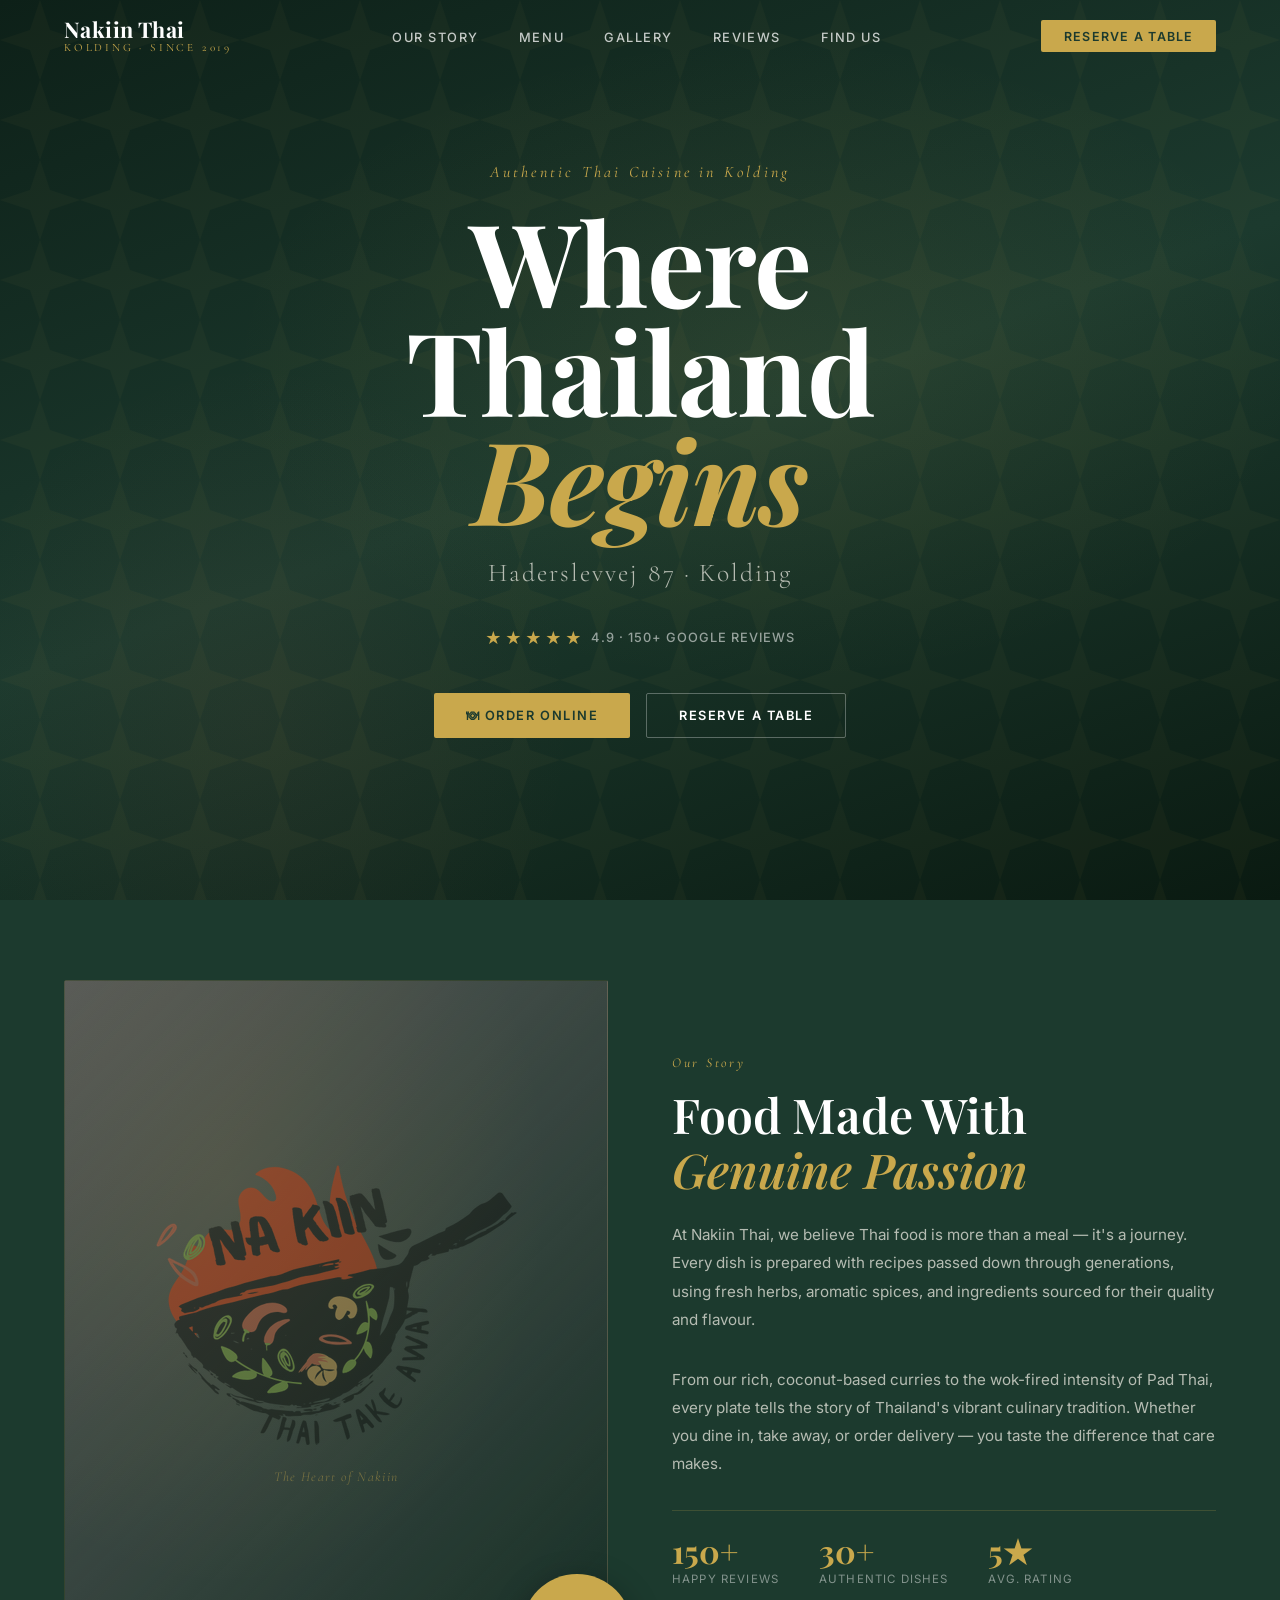
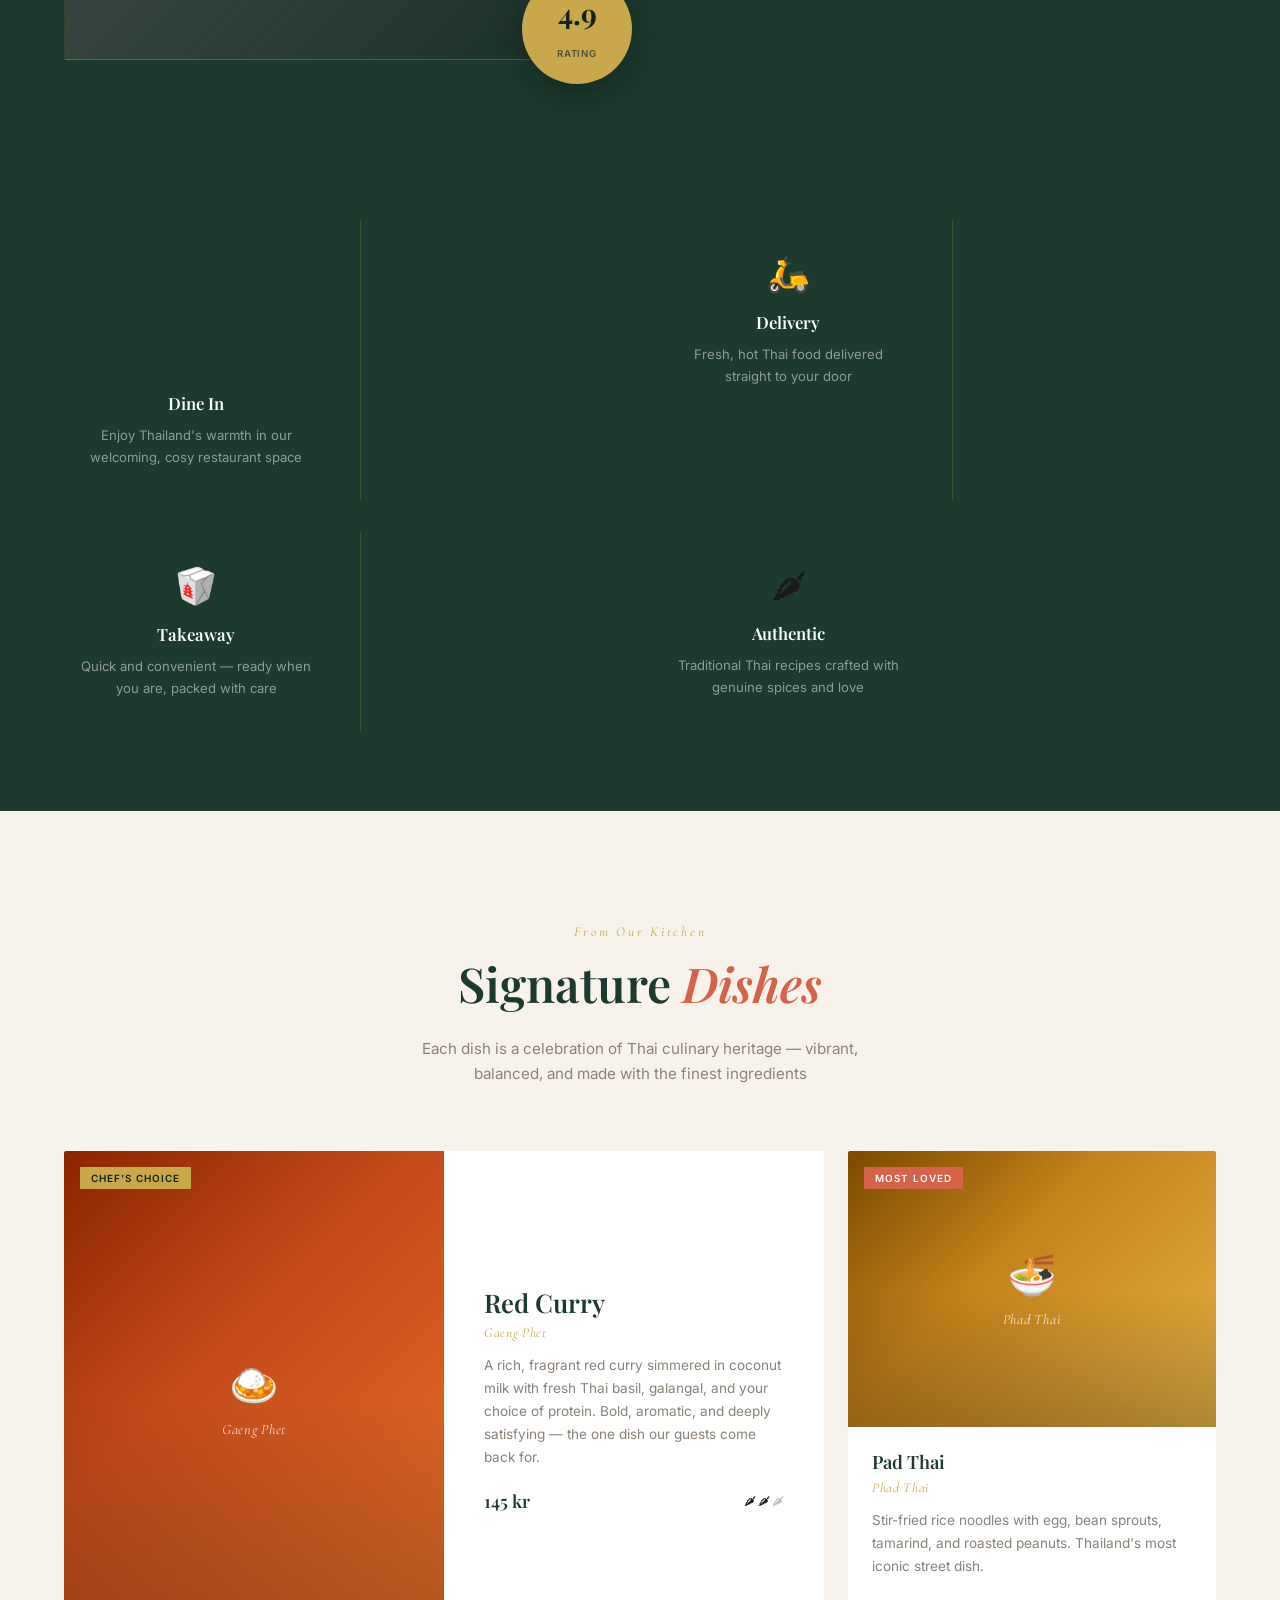
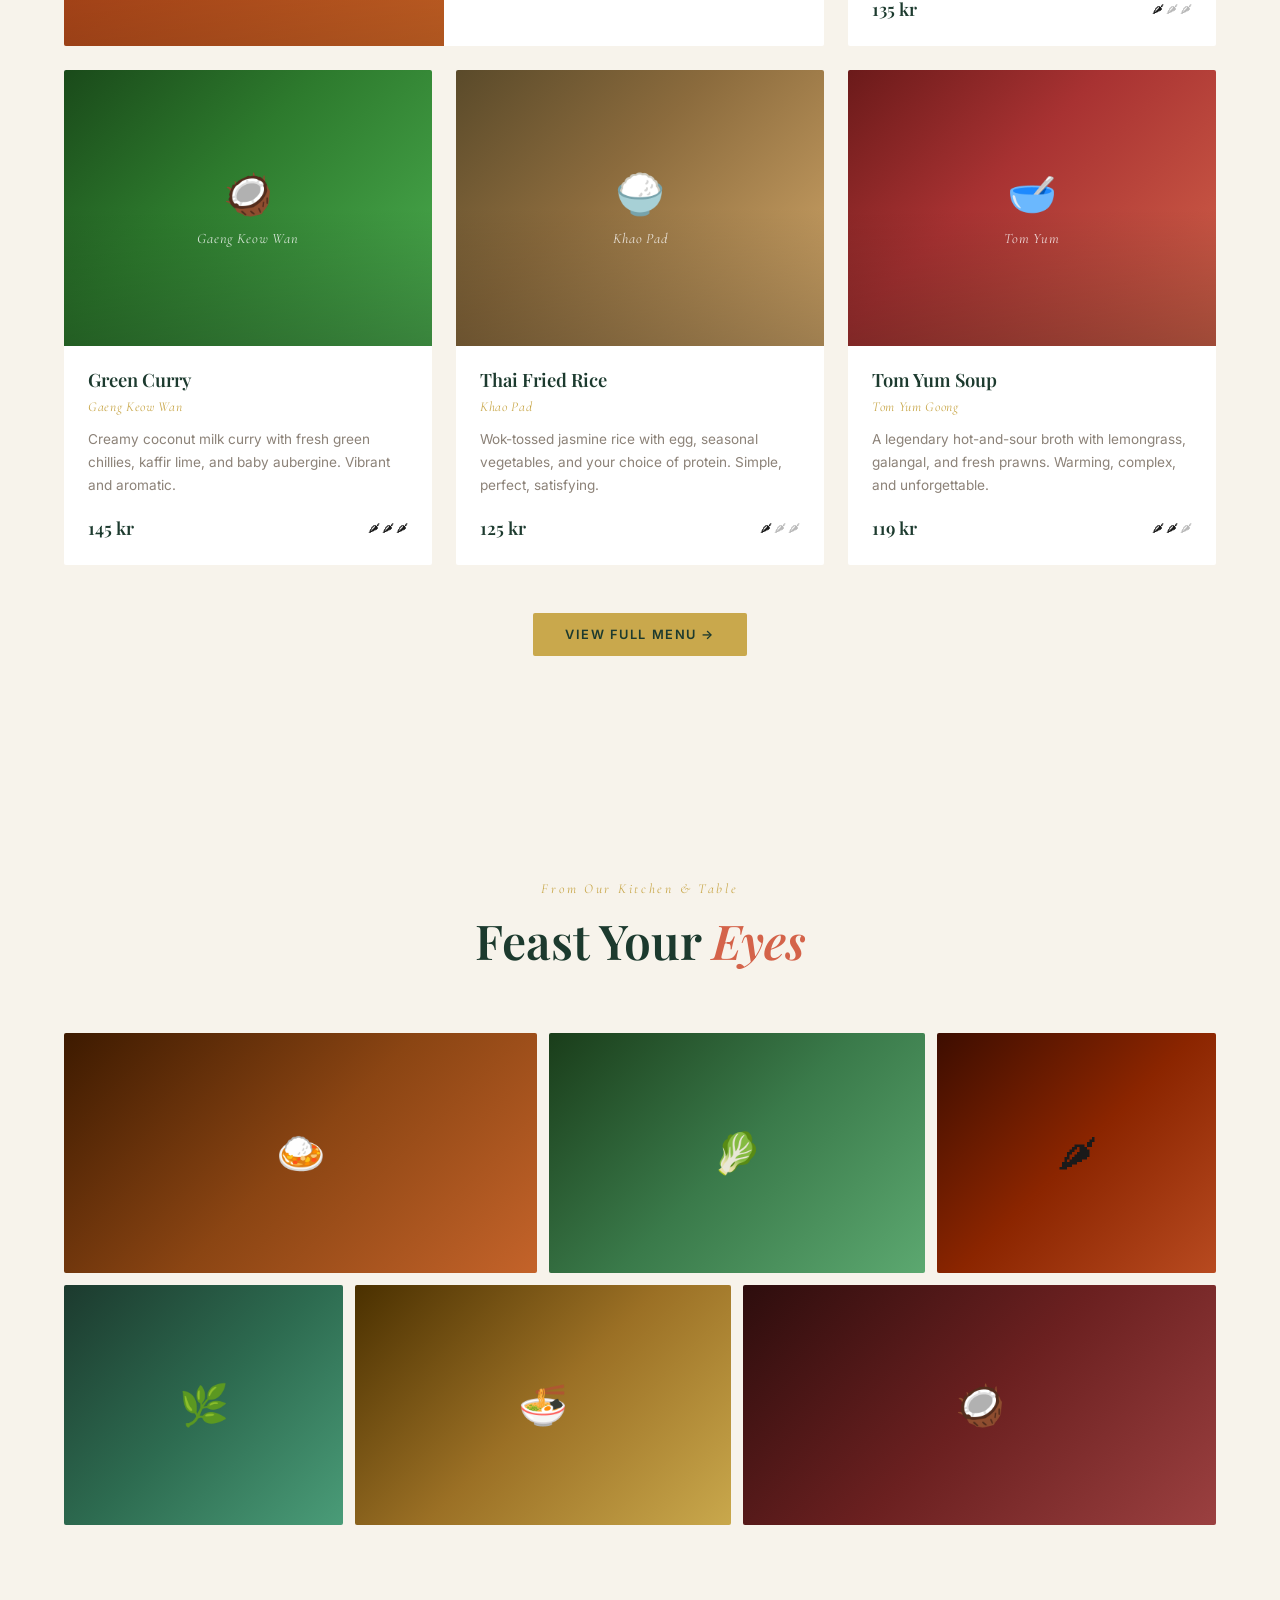
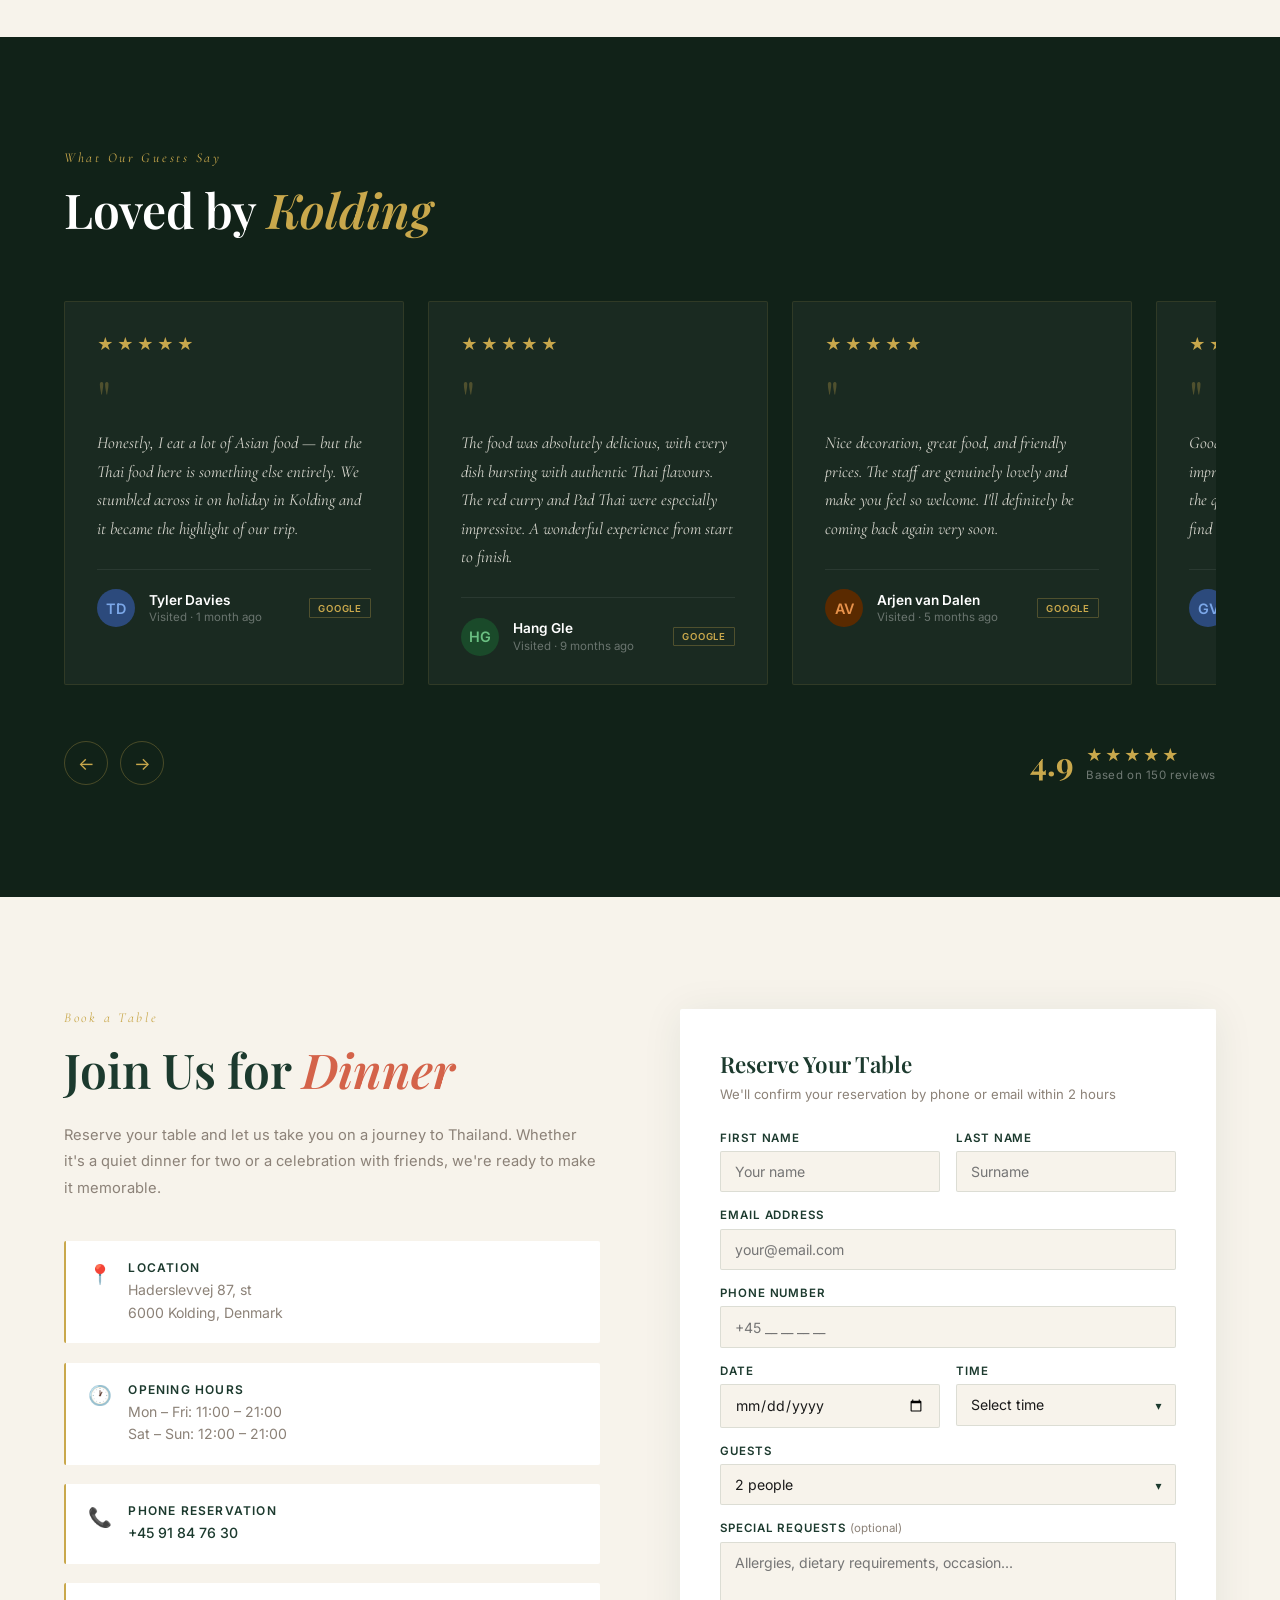
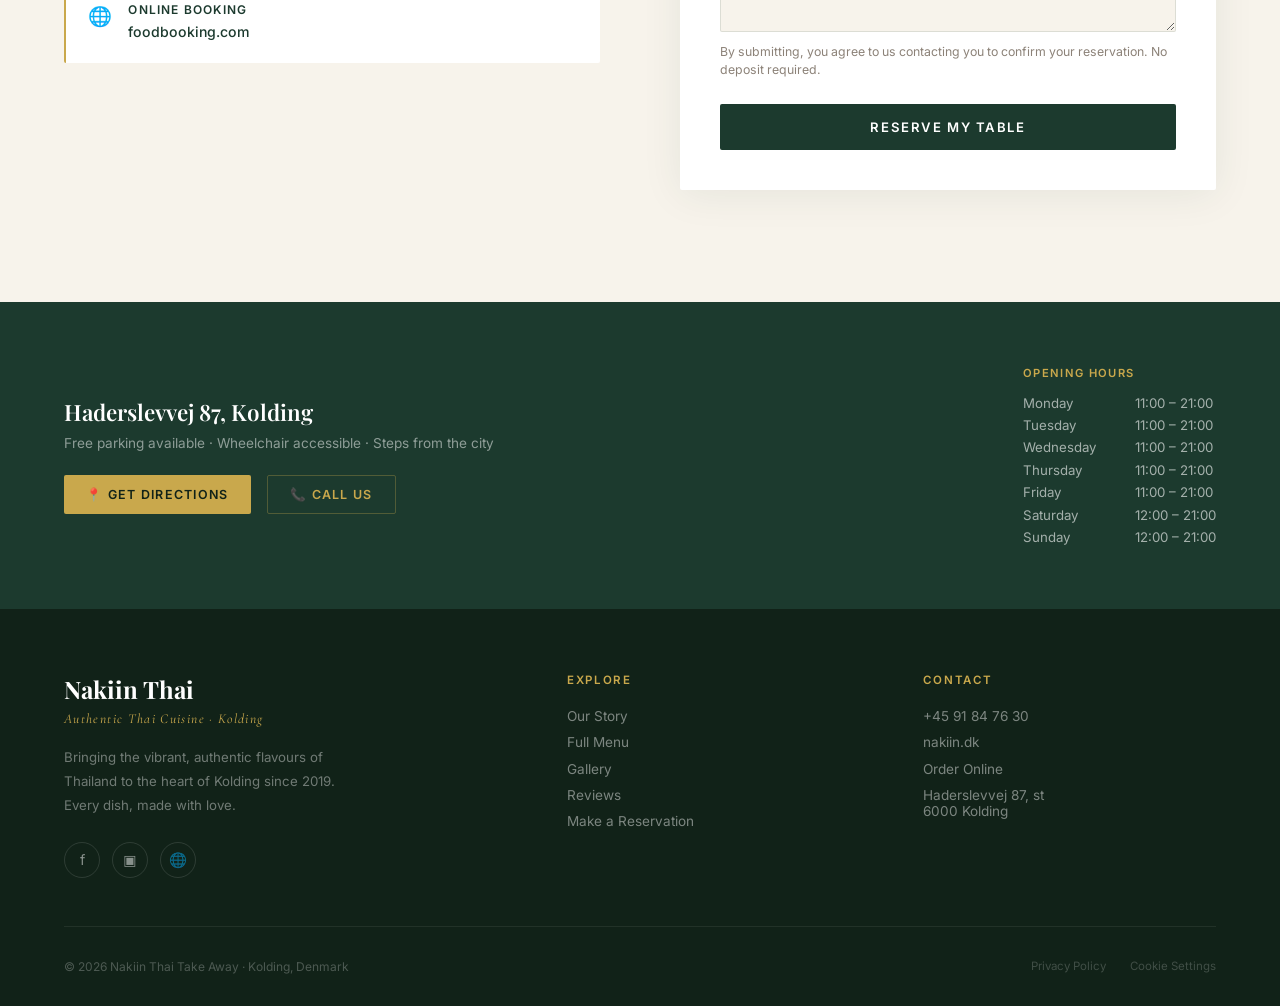
==== index.html @ 54fa5069 "Initial code for Naakin website commited doc:30-06-2026 13:38 CET" ====
<!DOCTYPE html>
<html lang="en">
<head>
<meta charset="UTF-8">
<meta name="viewport" content="width=device-width, initial-scale=1.0">
<title>Nakiin Thai — Authentic Thai Cuisine · Kolding</title>
<meta name="description" content="Nakiin Thai Take Away — 4.9★ authentic Thai cuisine in Kolding. Fresh, vibrant flavours from the heart of Thailand. Order online or visit us at Haderslevvej 87.">
<link rel="preconnect" href="https://fonts.googleapis.com">
<link rel="preconnect" href="https://fonts.gstatic.com" crossorigin>
<link href="https://fonts.googleapis.com/css2?family=Playfair+Display:ital,wght@0,400;0,600;0,700;1,400;1,600&family=Cormorant+Garamond:ital,wght@0,300;0,400;1,300;1,400&family=Inter:wght@300;400;500;600&display=swap" rel="stylesheet">
<style>
  /* ===== DESIGN TOKENS ===== */
  :root {
    --jade:       #1C3A2E;
    --jade-light: #244D3D;
    --jade-dark:  #112218;
    --gold:       #C9A84C;
    --gold-light: #DFC27A;
    --gold-pale:  #F5EDD3;
    --rice:       #F7F3EB;
    --charcoal:   #1A1A1A;
    --coral:      #D4634A;
    --warm-grey:  #8C8278;
    --white:      #FFFFFF;

    --ff-display: 'Playfair Display', Georgia, serif;
    --ff-accent:  'Cormorant Garamond', Georgia, serif;
    --ff-body:    'Inter', system-ui, sans-serif;

    --nav-h: 72px;
    --transition: 0.4s cubic-bezier(0.25, 0.46, 0.45, 0.94);
  }

  /* ===== RESET & BASE ===== */
  *, *::before, *::after { box-sizing: border-box; margin: 0; padding: 0; }
  html { scroll-behavior: smooth; font-size: 16px; }
  body {
    font-family: var(--ff-body);
    background: var(--rice);
    color: var(--charcoal);
    overflow-x: hidden;
    -webkit-font-smoothing: antialiased;
  }
  img { display: block; max-width: 100%; }
  a { text-decoration: none; color: inherit; }
  button { cursor: pointer; border: none; background: none; font-family: inherit; }

  /* ===== SCROLLBAR ===== */
  ::-webkit-scrollbar { width: 6px; }
  ::-webkit-scrollbar-track { background: var(--jade-dark); }
  ::-webkit-scrollbar-thumb { background: var(--gold); border-radius: 3px; }

  /* ===== NAVIGATION ===== */
  .nav {
    position: fixed;
    top: 0; left: 0; right: 0;
    height: var(--nav-h);
    z-index: 100;
    display: flex;
    align-items: center;
    justify-content: space-between;
    padding: 0 5vw;
    transition: background var(--transition), box-shadow var(--transition);
  }
  .nav.scrolled {
    background: rgba(17, 34, 24, 0.97);
    backdrop-filter: blur(12px);
    box-shadow: 0 1px 0 rgba(201,168,76,0.2);
  }
  .nav-logo {
    display: flex;
    flex-direction: column;
    line-height: 1;
  }
  .nav-logo span:first-child {
    font-family: var(--ff-display);
    font-size: 1.35rem;
    font-weight: 700;
    color: var(--white);
    letter-spacing: 0.02em;
  }
  .nav-logo span:last-child {
    font-family: var(--ff-accent);
    font-size: 0.7rem;
    color: var(--gold);
    letter-spacing: 0.25em;
    text-transform: uppercase;
    margin-top: 2px;
  }
  .nav-links {
    display: flex;
    gap: 2.5rem;
    list-style: none;
  }
  .nav-links a {
    font-size: 0.8rem;
    font-weight: 500;
    letter-spacing: 0.12em;
    text-transform: uppercase;
    color: rgba(255,255,255,0.75);
    transition: color 0.25s;
  }
  .nav-links a:hover { color: var(--gold); }
  .nav-cta {
    font-size: 0.78rem;
    font-weight: 600;
    letter-spacing: 0.1em;
    text-transform: uppercase;
    color: var(--jade);
    background: var(--gold);
    padding: 0.55rem 1.4rem;
    border-radius: 2px;
    transition: background 0.25s, transform 0.2s;
  }
  .nav-cta:hover { background: var(--gold-light); transform: translateY(-1px); }
  .nav-burger {
    display: none;
    flex-direction: column;
    gap: 5px;
    padding: 8px;
  }
  .nav-burger span {
    width: 24px;
    height: 1.5px;
    background: var(--white);
    display: block;
    transition: var(--transition);
  }

  /* ===== HERO ===== */
  .hero {
    position: relative;
    height: 100vh;
    min-height: 640px;
    display: flex;
    align-items: center;
    justify-content: center;
    overflow: hidden;
    background: var(--jade-dark);
  }
  .hero-bg {
    position: absolute;
    inset: 0;
    background:
      radial-gradient(ellipse 70% 60% at 60% 40%, rgba(201,168,76,0.08) 0%, transparent 60%),
      radial-gradient(ellipse 50% 80% at 20% 80%, rgba(212,99,74,0.06) 0%, transparent 50%),
      linear-gradient(160deg, #0D2018 0%, #1C3A2E 50%, #0A1A11 100%);
  }
  /* Thai lotus/geometric SVG pattern overlay */
  .hero-pattern {
    position: absolute;
    inset: 0;
    opacity: 0.04;
    background-image: url("data:image/svg+xml,%3Csvg xmlns='http://www.w3.org/2000/svg' width='80' height='80' viewBox='0 0 80 80'%3E%3Cg fill='%23C9A84C'%3E%3Cpath d='M40 0 L50 30 L80 40 L50 50 L40 80 L30 50 L0 40 L30 30Z'/%3E%3Ccircle cx='40' cy='40' r='8' fill='none' stroke='%23C9A84C' stroke-width='1'/%3E%3C/g%3E%3C/svg%3E");
    background-size: 80px 80px;
  }
  .hero-content {
    position: relative;
    text-align: center;
    padding: 0 1.5rem;
    max-width: 900px;
  }
  .hero-eyebrow {
    font-family: var(--ff-accent);
    font-size: 1rem;
    font-style: italic;
    color: var(--gold);
    letter-spacing: 0.2em;
    margin-bottom: 1.5rem;
    opacity: 0;
    transform: translateY(20px);
    animation: fadeUp 0.9s 0.3s forwards;
  }
  .hero-title {
    font-family: var(--ff-display);
    font-size: clamp(3.5rem, 9vw, 7.5rem);
    font-weight: 700;
    color: var(--white);
    line-height: 0.95;
    letter-spacing: -0.01em;
    margin-bottom: 0.2em;
    opacity: 0;
    animation: fadeUp 0.9s 0.5s forwards;
  }
  .hero-title em {
    font-style: italic;
    color: var(--gold);
  }
  .hero-subtitle {
    font-family: var(--ff-accent);
    font-size: clamp(1.1rem, 2.5vw, 1.6rem);
    font-weight: 300;
    color: rgba(247,243,235,0.7);
    letter-spacing: 0.08em;
    margin-bottom: 2.5rem;
    opacity: 0;
    animation: fadeUp 0.9s 0.7s forwards;
  }
  .hero-stars {
    display: flex;
    align-items: center;
    justify-content: center;
    gap: 0.6rem;
    margin-bottom: 2.8rem;
    opacity: 0;
    animation: fadeUp 0.9s 0.85s forwards;
  }
  .stars-row { display: flex; gap: 3px; }
  .star { color: var(--gold); font-size: 1rem; }
  .hero-stars-text {
    font-family: var(--ff-body);
    font-size: 0.8rem;
    font-weight: 500;
    color: rgba(255,255,255,0.55);
    letter-spacing: 0.08em;
    text-transform: uppercase;
  }
  .hero-actions {
    display: flex;
    gap: 1rem;
    justify-content: center;
    flex-wrap: wrap;
    opacity: 0;
    animation: fadeUp 0.9s 1s forwards;
  }
  .btn-primary {
    display: inline-flex;
    align-items: center;
    gap: 0.5rem;
    font-size: 0.8rem;
    font-weight: 600;
    letter-spacing: 0.12em;
    text-transform: uppercase;
    color: var(--jade);
    background: var(--gold);
    padding: 0.9rem 2rem;
    border-radius: 2px;
    transition: background 0.25s, transform 0.2s, box-shadow 0.2s;
  }
  .btn-primary:hover {
    background: var(--gold-light);
    transform: translateY(-2px);
    box-shadow: 0 8px 30px rgba(201,168,76,0.3);
  }
  .btn-outline {
    display: inline-flex;
    align-items: center;
    gap: 0.5rem;
    font-size: 0.8rem;
    font-weight: 600;
    letter-spacing: 0.12em;
    text-transform: uppercase;
    color: var(--white);
    border: 1px solid rgba(255,255,255,0.3);
    padding: 0.9rem 2rem;
    border-radius: 2px;
    transition: border-color 0.25s, background 0.25s, transform 0.2s;
  }
  .btn-outline:hover {
    border-color: var(--gold);
    color: var(--gold);
    transform: translateY(-2px);
  }
  .hero-scroll {
    position: absolute;
    bottom: 2.5rem;
    left: 50%;
    transform: translateX(-50%);
    display: flex;
    flex-direction: column;
    align-items: center;
    gap: 0.5rem;
    opacity: 0;
    animation: fadeUp 0.9s 1.3s forwards;
  }
  .scroll-line {
    width: 1px;
    height: 50px;
    background: linear-gradient(to bottom, transparent, var(--gold));
    animation: scrollPulse 2s 1.5s ease-in-out infinite;
  }
  .scroll-label {
    font-size: 0.65rem;
    letter-spacing: 0.2em;
    text-transform: uppercase;
    color: var(--gold);
    opacity: 0.7;
    writing-mode: vertical-rl;
    transform: rotate(180deg);
  }

  /* ===== ABOUT STRIP ===== */
  .about-strip {
    background: var(--jade);
    padding: 5rem 5vw;
    display: grid;
    grid-template-columns: 1fr 1fr;
    gap: 4rem;
    align-items: center;
  }
  .about-visual {
    position: relative;
  }
  .about-img-main {
    width: 100%;
    aspect-ratio: 4/5;
    border-radius: 2px;
    object-fit: cover;
    background: linear-gradient(135deg, #1C4A35 0%, #0D2518 100%);
    display: flex;
    align-items: center;
    justify-content: center;
  }
  .img-placeholder {
    width: 100%;
    aspect-ratio: 4/5;
    background: linear-gradient(135deg, rgb(93, 93, 93), rgba(9, 9, 9, 0.189));
    border-radius: 2px;
    opacity: 0.9;
    display: flex;
    flex-direction: column;
    align-items: center;
    justify-content: center;
    gap: 1rem;
    position: relative;
    overflow: hidden;
    border: 1px solid rgba(201,168,76,0.15);
  }
  .img-placeholder::before {
    content: '';
    position: absolute;
    inset: 0;
    background: radial-gradient(ellipse at 30% 30%, rgba(201,168,76,0.12) 0%, transparent 60%);
  }
  .img-placeholder-icon {
    font-size: 3rem;
    opacity: 0.4;
  }
  .img-placeholder-label {
    font-family: var(--ff-accent);
    font-size: 0.85rem;
    font-style: italic;
    color: rgba(201,168,76,0.5);
    letter-spacing: 0.1em;
  }
  .about-badge {
    position: absolute;
    bottom: -1.5rem;
    right: -1.5rem;
    width: 110px;
    height: 110px;
    background: var(--gold);
    border-radius: 50%;
    display: flex;
    flex-direction: column;
    align-items: center;
    justify-content: center;
    box-shadow: 0 8px 32px rgba(0,0,0,0.3);
  }
  .badge-num {
    font-family: var(--ff-display);
    font-size: 1.8rem;
    font-weight: 700;
    color: var(--jade-dark);
    line-height: 1;
  }
  .badge-label {
    font-size: 0.6rem;
    font-weight: 600;
    letter-spacing: 0.1em;
    text-transform: uppercase;
    color: rgba(28,58,46,0.75);
  }
  .about-text { color: var(--white); }
  .section-eyebrow {
    font-family: var(--ff-accent);
    font-size: 0.85rem;
    font-style: italic;
    color: var(--gold);
    letter-spacing: 0.2em;
    display: block;
    margin-bottom: 1rem;
  }
  .section-title {
    font-family: var(--ff-display);
    font-size: clamp(2rem, 4vw, 3rem);
    font-weight: 600;
    line-height: 1.15;
    margin-bottom: 1.5rem;
  }
  .section-title .accent { color: var(--gold); font-style: italic; }
  .about-body {
    font-size: 0.95rem;
    line-height: 1.85;
    color: rgba(247,243,235,0.7);
    margin-bottom: 2rem;
  }
  .about-stats {
    display: flex;
    gap: 2.5rem;
    padding-top: 1.5rem;
    border-top: 1px solid rgba(201,168,76,0.2);
  }
  .stat-item {}
  .stat-num {
    font-family: var(--ff-display);
    font-size: 2rem;
    font-weight: 700;
    color: var(--gold);
    line-height: 1;
  }
  .stat-label {
    font-size: 0.72rem;
    letter-spacing: 0.1em;
    text-transform: uppercase;
    color: rgba(255,255,255,0.45);
    margin-top: 0.3rem;
  }

  /* ===== FEATURED DISHES ===== */
  .menu-section {
    padding: 7rem 5vw;
    background: var(--rice);
  }
  .section-header {
    text-align: center;
    margin-bottom: 4rem;
  }
  .section-header .section-title { color: var(--jade); }
  .section-header .section-body {
    font-size: 0.95rem;
    color: var(--warm-grey);
    max-width: 500px;
    margin: 0.8rem auto 0;
    line-height: 1.7;
  }
  .menu-grid {
    display: grid;
    grid-template-columns: repeat(3, 1fr);
    gap: 1.5rem;
  }
  .dish-card {
    background: var(--white);
    border-radius: 2px;
    overflow: hidden;
    transition: transform 0.35s, box-shadow 0.35s;
    cursor: pointer;
    position: relative;
  }
  .dish-card:hover {
    transform: translateY(-6px);
    box-shadow: 0 20px 60px rgba(28,58,46,0.12);
  }
  .dish-card.featured {
    grid-column: span 2;
    grid-row: span 1;
    display: grid;
    grid-template-columns: 1fr 1fr;
  }
  .dish-img {
    position: relative;
    overflow: hidden;
  }
  .dish-card:not(.featured) .dish-img { aspect-ratio: 4/3; }
  .dish-card.featured .dish-img { min-height: 320px; }
  .dish-img-inner {
    width: 100%;
    height: 100%;
    transition: transform 0.6s;
  }
  .dish-card:hover .dish-img-inner { transform: scale(1.05); }
  /* Food image placeholders with gradients suggesting dish colors */
  .food-ph {
    width: 100%;
    height: 100%;
    min-height: 200px;
    display: flex;
    flex-direction: column;
    align-items: center;
    justify-content: center;
    gap: 0.75rem;
    position: relative;
    overflow: hidden;
  }
  .food-ph::after {
    content: '';
    position: absolute;
    inset: 0;
    background: linear-gradient(to top, rgba(0,0,0,0.25) 0%, transparent 50%);
  }
  .food-ph-icon { font-size: 2.5rem; position: relative; z-index: 1; }
  .food-ph-name {
    font-family: var(--ff-accent);
    font-style: italic;
    font-size: 0.9rem;
    color: rgba(255,255,255,0.8);
    position: relative;
    z-index: 1;
    letter-spacing: 0.05em;
  }
  .ph-red-curry { background: linear-gradient(135deg, #8B2500 0%, #C44B1A 40%, #E8722A 100%); }
  .ph-pad-thai  { background: linear-gradient(135deg, #7A4A00 0%, #C4821A 40%, #E8B445 100%); }
  .ph-green-curry { background: linear-gradient(135deg, #1A4A1A 0%, #2D7A2D 40%, #4CAF50 100%); }
  .ph-khao-pad  { background: linear-gradient(135deg, #5A4A2A 0%, #8B6B3D 40%, #D4A96A 100%); }
  .ph-tom-yum   { background: linear-gradient(135deg, #6B1A1A 0%, #A83232 40%, #D4634A 100%); }

  .dish-tag {
    position: absolute;
    top: 1rem;
    left: 1rem;
    z-index: 2;
    font-size: 0.62rem;
    font-weight: 600;
    letter-spacing: 0.1em;
    text-transform: uppercase;
    padding: 0.3rem 0.7rem;
    border-radius: 1px;
    background: var(--gold);
    color: var(--jade-dark);
  }
  .dish-tag.tag-new { background: var(--coral); color: white; }
  .dish-info {
    padding: 1.4rem 1.5rem 1.6rem;
  }
  .dish-card.featured .dish-info {
    display: flex;
    flex-direction: column;
    justify-content: center;
    padding: 2.5rem;
  }
  .dish-name {
    font-family: var(--ff-display);
    font-size: 1.15rem;
    font-weight: 600;
    color: var(--jade);
    margin-bottom: 0.4rem;
    line-height: 1.25;
  }
  .dish-card.featured .dish-name { font-size: 1.6rem; }
  .dish-thai {
    font-family: var(--ff-accent);
    font-size: 0.85rem;
    font-style: italic;
    color: var(--gold);
    letter-spacing: 0.05em;
    margin-bottom: 0.8rem;
    display: block;
  }
  .dish-desc {
    font-size: 0.85rem;
    line-height: 1.7;
    color: var(--warm-grey);
    margin-bottom: 1.2rem;
  }
  .dish-footer {
    display: flex;
    align-items: center;
    justify-content: space-between;
  }
  .dish-price {
    font-family: var(--ff-display);
    font-size: 1.1rem;
    font-weight: 600;
    color: var(--jade);
  }
  .dish-spice { display: flex; gap: 2px; font-size: 0.75rem; }
  .chili { opacity: 0.3; }
  .chili.hot { opacity: 1; }
  .menu-cta-wrap { text-align: center; margin-top: 3rem; }

  /* ===== EXPERIENCE STRIP ===== */
  .experience {
    background: var(--jade);
    padding: 5rem 5vw;
  }
  .experience-grid {
    display: grid;
    grid-template-columns: repeat(4, 1fr);
    gap: 2rem;
    text-align: center;
  }
  .exp-item { padding: 2rem 1rem; }
  .exp-icon {
    font-size: 2.2rem;
    margin-bottom: 1rem;
    display: block;
  }
  .exp-title {
    font-family: var(--ff-display);
    font-size: 1.05rem;
    font-weight: 600;
    color: var(--white);
    margin-bottom: 0.6rem;
  }
  .exp-desc {
    font-size: 0.82rem;
    line-height: 1.7;
    color: rgba(255,255,255,0.5);
  }
  .exp-divider {
    width: 1px;
    background: rgba(201,168,76,0.2);
    align-self: stretch;
  }

  /* ===== GALLERY ===== */
  .gallery-section {
    padding: 7rem 5vw;
    background: var(--rice);
  }
  .gallery-grid {
    display: grid;
    grid-template-columns: repeat(12, 1fr);
    grid-template-rows: repeat(2, 240px);
    gap: 0.75rem;
    margin-top: 3rem;
  }
  .gal-item {
    border-radius: 2px;
    overflow: hidden;
    position: relative;
  }
  .gal-item:nth-child(1) { grid-column: span 5; }
  .gal-item:nth-child(2) { grid-column: span 4; }
  .gal-item:nth-child(3) { grid-column: span 3; }
  .gal-item:nth-child(4) { grid-column: span 3; }
  .gal-item:nth-child(5) { grid-column: span 4; }
  .gal-item:nth-child(6) { grid-column: span 5; }
  .gal-ph {
    width: 100%;
    height: 100%;
    transition: transform 0.5s;
  }
  .gal-item:hover .gal-ph { transform: scale(1.05); }
  .gal-overlay {
    position: absolute;
    inset: 0;
    background: linear-gradient(to top, rgba(17,34,24,0.6) 0%, transparent 60%);
    opacity: 0;
    transition: opacity 0.35s;
    display: flex;
    align-items: flex-end;
    padding: 1.2rem;
  }
  .gal-item:hover .gal-overlay { opacity: 1; }
  .gal-label {
    font-family: var(--ff-accent);
    font-style: italic;
    font-size: 0.9rem;
    color: rgba(255,255,255,0.9);
  }
  .ph-g1 { background: linear-gradient(135deg, #3D1A00 0%, #8B4513 100%); }
  .ph-g2 { background: linear-gradient(135deg, #1A3D1A 0%, #4A7C59 100%); }
  .ph-g3 { background: linear-gradient(135deg, #3D0D00 0%, #8B2500 100%); }
  .ph-g4 { background: linear-gradient(135deg, #1C3A2E 0%, #4A8C6A 100%); }
  .ph-g5 { background: linear-gradient(135deg, #4A3000 0%, #9B7025 100%); }
  .ph-g6 { background: linear-gradient(135deg, #2D0D0D 0%, #6B2020 100%); }

  /* ===== REVIEWS ===== */
  .reviews-section {
    background: var(--jade-dark);
    padding: 7rem 5vw;
    overflow: hidden;
  }
  .reviews-section .section-title { color: var(--white); }
  .reviews-track {
    display: flex;
    gap: 1.5rem;
    margin-top: 3rem;
    overflow-x: auto;
    scrollbar-width: none;
    padding-bottom: 1rem;
    scroll-snap-type: x mandatory;
  }
  .reviews-track::-webkit-scrollbar { display: none; }
  .review-card {
    background: rgba(255,255,255,0.04);
    border: 1px solid rgba(201,168,76,0.12);
    border-radius: 2px;
    padding: 2rem 2rem 1.8rem;
    min-width: 340px;
    max-width: 340px;
    scroll-snap-align: start;
    flex-shrink: 0;
    transition: border-color 0.3s, background 0.3s;
  }
  .review-card:hover {
    border-color: rgba(201,168,76,0.3);
    background: rgba(255,255,255,0.06);
  }
  .review-stars { display: flex; gap: 3px; margin-bottom: 1.2rem; }
  .review-text {
    font-family: var(--ff-accent);
    font-size: 1.05rem;
    font-style: italic;
    line-height: 1.7;
    color: rgba(247,243,235,0.85);
    margin-bottom: 1.6rem;
  }
  .review-quote-mark {
    font-family: var(--ff-display);
    font-size: 3rem;
    color: var(--gold);
    opacity: 0.3;
    line-height: 1;
    margin-bottom: 0.5rem;
    display: block;
  }
  .review-author {
    display: flex;
    align-items: center;
    gap: 0.9rem;
    border-top: 1px solid rgba(255,255,255,0.07);
    padding-top: 1.2rem;
  }
  .reviewer-avatar {
    width: 38px;
    height: 38px;
    border-radius: 50%;
    display: flex;
    align-items: center;
    justify-content: center;
    font-size: 0.9rem;
    font-weight: 600;
    flex-shrink: 0;
  }
  .av-blue   { background: #2C4A7C; color: #7BA7E8; }
  .av-green  { background: #1A4A2A; color: #6ABF82; }
  .av-orange { background: #5A2A00; color: #E8924A; }
  .reviewer-name {
    font-size: 0.85rem;
    font-weight: 600;
    color: var(--white);
  }
  .reviewer-meta {
    font-size: 0.72rem;
    color: rgba(255,255,255,0.35);
    margin-top: 0.15rem;
  }
  .review-badge {
    margin-left: auto;
    font-size: 0.6rem;
    font-weight: 600;
    letter-spacing: 0.08em;
    text-transform: uppercase;
    color: var(--gold);
    border: 1px solid rgba(201,168,76,0.3);
    padding: 0.2rem 0.5rem;
    border-radius: 1px;
  }
  .reviews-nav {
    display: flex;
    gap: 0.75rem;
    margin-top: 2.5rem;
    align-items: center;
  }
  .rev-btn {
    width: 44px;
    height: 44px;
    border-radius: 50%;
    border: 1px solid rgba(201,168,76,0.3);
    display: flex;
    align-items: center;
    justify-content: center;
    color: var(--gold);
    font-size: 1.1rem;
    transition: background 0.25s, border-color 0.25s;
    cursor: pointer;
    background: transparent;
  }
  .rev-btn:hover { background: rgba(201,168,76,0.1); border-color: var(--gold); }
  .rev-summary {
    margin-left: auto;
    display: flex;
    align-items: center;
    gap: 0.75rem;
  }
  .rev-big-num {
    font-family: var(--ff-display);
    font-size: 2rem;
    font-weight: 700;
    color: var(--gold);
    line-height: 1;
  }
  .rev-big-details { }
  .rev-big-stars { display: flex; gap: 2px; }
  .rev-big-count {
    font-size: 0.72rem;
    color: rgba(255,255,255,0.4);
    margin-top: 0.2rem;
    letter-spacing: 0.05em;
  }

  /* ===== RESERVATION ===== */
  .reservation {
    padding: 7rem 5vw;
    background: var(--rice);
    display: grid;
    grid-template-columns: 1fr 1fr;
    gap: 5rem;
    align-items: start;
  }
  .res-info { }
  .res-info .section-title { color: var(--jade); }
  .res-body {
    font-size: 0.92rem;
    line-height: 1.8;
    color: var(--warm-grey);
    margin: 1rem 0 2.5rem;
  }
  .res-details { display: flex; flex-direction: column; gap: 1.2rem; }
  .res-detail {
    display: flex;
    align-items: flex-start;
    gap: 1rem;
    padding: 1.2rem 1.4rem;
    background: var(--white);
    border-radius: 2px;
    border-left: 2px solid var(--gold);
  }
  .res-detail-icon { font-size: 1.2rem; flex-shrink: 0; margin-top: 0.1rem; }
  .res-detail-title {
    font-size: 0.75rem;
    font-weight: 600;
    letter-spacing: 0.1em;
    text-transform: uppercase;
    color: var(--jade);
    margin-bottom: 0.25rem;
  }
  .res-detail-text {
    font-size: 0.88rem;
    color: var(--warm-grey);
    line-height: 1.6;
  }
  .res-detail-text a { color: var(--jade); font-weight: 500; }
  .res-form-wrap {
    background: var(--white);
    border-radius: 2px;
    padding: 2.5rem;
    box-shadow: 0 4px 40px rgba(28,58,46,0.08);
  }
  .res-form-title {
    font-family: var(--ff-display);
    font-size: 1.4rem;
    font-weight: 600;
    color: var(--jade);
    margin-bottom: 0.4rem;
  }
  .res-form-sub {
    font-size: 0.82rem;
    color: var(--warm-grey);
    margin-bottom: 1.8rem;
  }
  .form-row { display: grid; grid-template-columns: 1fr 1fr; gap: 1rem; }
  .form-group { display: flex; flex-direction: column; gap: 0.4rem; margin-bottom: 1rem; }
  .form-label {
    font-size: 0.72rem;
    font-weight: 600;
    letter-spacing: 0.08em;
    text-transform: uppercase;
    color: var(--jade);
  }
  .form-input, .form-select, .form-textarea {
    font-family: var(--ff-body);
    font-size: 0.88rem;
    color: var(--charcoal);
    background: var(--rice);
    border: 1px solid rgba(28,58,46,0.12);
    border-radius: 2px;
    padding: 0.7rem 0.9rem;
    width: 100%;
    outline: none;
    transition: border-color 0.2s, box-shadow 0.2s;
    appearance: none;
  }
  .form-input:focus, .form-select:focus, .form-textarea:focus {
    border-color: var(--jade);
    box-shadow: 0 0 0 3px rgba(28,58,46,0.08);
  }
  .form-textarea { resize: vertical; min-height: 90px; }
  .form-select-wrap { position: relative; }
  .form-select-wrap::after {
    content: '▾';
    position: absolute;
    right: 0.9rem;
    top: 50%;
    transform: translateY(-50%);
    color: var(--jade);
    pointer-events: none;
    font-size: 0.75rem;
  }
  .form-note {
    font-size: 0.77rem;
    color: var(--warm-grey);
    margin-top: -0.3rem;
    margin-bottom: 1rem;
    line-height: 1.5;
  }
  .form-submit {
    width: 100%;
    padding: 0.95rem;
    background: var(--jade);
    color: var(--white);
    font-family: var(--ff-body);
    font-size: 0.82rem;
    font-weight: 600;
    letter-spacing: 0.12em;
    text-transform: uppercase;
    border-radius: 2px;
    border: none;
    cursor: pointer;
    transition: background 0.25s, transform 0.2s, box-shadow 0.2s;
    margin-top: 0.5rem;
  }
  .form-submit:hover {
    background: var(--jade-light);
    transform: translateY(-1px);
    box-shadow: 0 6px 24px rgba(28,58,46,0.2);
  }
  .form-success {
    display: none;
    text-align: center;
    padding: 2rem;
  }
  .form-success-icon { font-size: 2.5rem; margin-bottom: 1rem; }
  .form-success h3 {
    font-family: var(--ff-display);
    font-size: 1.3rem;
    color: var(--jade);
    margin-bottom: 0.5rem;
  }
  .form-success p { font-size: 0.88rem; color: var(--warm-grey); }

  /* ===== MAP / LOCATION STRIP ===== */
  .location-strip {
    background: var(--jade);
    padding: 4rem 5vw;
    display: flex;
    align-items: center;
    justify-content: space-between;
    gap: 3rem;
    flex-wrap: wrap;
  }
  .loc-left { }
  .loc-address {
    font-family: var(--ff-display);
    font-size: 1.4rem;
    font-weight: 600;
    color: var(--white);
    margin-bottom: 0.5rem;
  }
  .loc-sub {
    font-size: 0.85rem;
    color: rgba(255,255,255,0.5);
  }
  .loc-actions {
    display: flex;
    gap: 1rem;
    flex-wrap: wrap;
  }
  .loc-btn {
    display: inline-flex;
    align-items: center;
    gap: 0.5rem;
    font-size: 0.78rem;
    font-weight: 600;
    letter-spacing: 0.1em;
    text-transform: uppercase;
    padding: 0.7rem 1.4rem;
    border-radius: 2px;
    transition: var(--transition);
  }
  .loc-btn-gold {
    background: var(--gold);
    color: var(--jade-dark);
  }
  .loc-btn-gold:hover { background: var(--gold-light); }
  .loc-btn-outline {
    border: 1px solid rgba(201,168,76,0.3);
    color: var(--gold);
  }
  .loc-btn-outline:hover { border-color: var(--gold); background: rgba(201,168,76,0.08); }
  .loc-hours {
    display: flex;
    flex-direction: column;
    gap: 0.4rem;
  }
  .loc-hours-title {
    font-size: 0.7rem;
    font-weight: 600;
    letter-spacing: 0.12em;
    text-transform: uppercase;
    color: var(--gold);
    margin-bottom: 0.5rem;
  }
  .loc-hour-row {
    display: flex;
    gap: 2rem;
    font-size: 0.83rem;
    color: rgba(255,255,255,0.6);
  }
  .loc-hour-row span:first-child { width: 80px; }
  .loc-hour-today { color: var(--white); font-weight: 500; }
  .loc-hour-open { color: #6ABF82; font-size: 0.7rem; font-weight: 600; letter-spacing: 0.08em; text-transform: uppercase; }

  /* ===== FOOTER ===== */
  .footer {
    background: var(--jade-dark);
    padding: 4rem 5vw 2rem;
  }
  .footer-top {
    display: grid;
    grid-template-columns: 1.5fr 1fr 1fr;
    gap: 4rem;
    padding-bottom: 3rem;
    border-bottom: 1px solid rgba(255,255,255,0.07);
    margin-bottom: 2rem;
  }
  .footer-brand {}
  .footer-logo {
    font-family: var(--ff-display);
    font-size: 1.5rem;
    font-weight: 700;
    color: var(--white);
    margin-bottom: 0.3rem;
  }
  .footer-tagline {
    font-family: var(--ff-accent);
    font-style: italic;
    font-size: 0.85rem;
    color: var(--gold);
    letter-spacing: 0.1em;
    margin-bottom: 1.2rem;
  }
  .footer-desc {
    font-size: 0.83rem;
    line-height: 1.8;
    color: rgba(255,255,255,0.4);
    max-width: 280px;
  }
  .footer-social {
    display: flex;
    gap: 0.75rem;
    margin-top: 1.5rem;
  }
  .soc-btn {
    width: 36px;
    height: 36px;
    border-radius: 50%;
    border: 1px solid rgba(255,255,255,0.12);
    display: flex;
    align-items: center;
    justify-content: center;
    font-size: 0.9rem;
    color: rgba(255,255,255,0.5);
    transition: border-color 0.25s, color 0.25s, background 0.25s;
  }
  .soc-btn:hover { border-color: var(--gold); color: var(--gold); background: rgba(201,168,76,0.08); }
  .footer-col-title {
    font-size: 0.72rem;
    font-weight: 600;
    letter-spacing: 0.15em;
    text-transform: uppercase;
    color: var(--gold);
    margin-bottom: 1.3rem;
  }
  .footer-links { display: flex; flex-direction: column; gap: 0.65rem; }
  .footer-links a {
    font-size: 0.85rem;
    color: rgba(255,255,255,0.45);
    transition: color 0.2s;
  }
  .footer-links a:hover { color: var(--white); }
  .footer-bottom {
    display: flex;
    align-items: center;
    justify-content: space-between;
    flex-wrap: wrap;
    gap: 1rem;
  }
  .footer-copy {
    font-size: 0.75rem;
    color: rgba(255,255,255,0.25);
  }
  .footer-legal {
    display: flex;
    gap: 1.5rem;
  }
  .footer-legal a {
    font-size: 0.72rem;
    color: rgba(255,255,255,0.2);
    transition: color 0.2s;
  }
  .footer-legal a:hover { color: rgba(255,255,255,0.5); }

  /* ===== MOBILE NAV MENU ===== */
  .mobile-menu {
    position: fixed;
    inset: 0;
    background: var(--jade-dark);
    z-index: 99;
    display: flex;
    flex-direction: column;
    align-items: center;
    justify-content: center;
    gap: 2.5rem;
    transform: translateY(-100%);
    transition: transform 0.5s cubic-bezier(0.77, 0, 0.175, 1);
  }
  .mobile-menu.open { transform: none; }
  .mobile-menu a {
    font-family: var(--ff-display);
    font-size: 2rem;
    font-weight: 600;
    color: rgba(255,255,255,0.7);
    transition: color 0.2s;
  }
  .mobile-menu a:hover { color: var(--gold); }

  /* ===== ANIMATIONS ===== */
  @keyframes fadeUp {
    from { opacity: 0; transform: translateY(24px); }
    to   { opacity: 1; transform: translateY(0); }
  }
  @keyframes scrollPulse {
    0%, 100% { opacity: 0.5; transform: scaleY(1); }
    50%       { opacity: 1;   transform: scaleY(1.1); }
  }
  .reveal {
    opacity: 0;
    transform: translateY(30px);
    transition: opacity 0.7s ease, transform 0.7s ease;
  }
  .reveal.visible {
    opacity: 1;
    transform: none;
  }

  /* ===== RESPONSIVE ===== */
  @media (max-width: 1024px) {
    .menu-grid { grid-template-columns: 1fr 1fr; }
    .dish-card.featured { grid-column: span 2; display: block; }
    .dish-card.featured .dish-img { aspect-ratio: 16/7; min-height: auto; }
    .experience-grid { grid-template-columns: repeat(2, 1fr); }
    .exp-divider { display: none; }
    .gallery-grid { grid-template-rows: repeat(3, 200px); }
    .gal-item:nth-child(1) { grid-column: span 6; }
    .gal-item:nth-child(2) { grid-column: span 6; }
    .gal-item:nth-child(3) { grid-column: span 4; }
    .gal-item:nth-child(4) { grid-column: span 4; }
    .gal-item:nth-child(5) { grid-column: span 4; }
    .gal-item:nth-child(6) { display: none; }
    .reservation { grid-template-columns: 1fr; gap: 3rem; }
    .footer-top { grid-template-columns: 1fr 1fr; }
  }
  @media (max-width: 768px) {
    .nav-links, .nav-cta { display: none; }
    .nav-burger { display: flex; }
    .about-strip { grid-template-columns: 1fr; gap: 3rem; }
    .about-badge { bottom: -0.5rem; right: -0.5rem; }
    .menu-grid { grid-template-columns: 1fr; }
    .dish-card.featured { grid-column: span 1; }
    .experience-grid { grid-template-columns: 1fr; }
    .gallery-grid {
      grid-template-columns: 1fr 1fr;
      grid-template-rows: repeat(3, 160px);
    }
    .gal-item:nth-child(1) { grid-column: span 2; }
    .gal-item:nth-child(2) { grid-column: span 1; }
    .gal-item:nth-child(3) { grid-column: span 1; }
    .gal-item:nth-child(4) { grid-column: span 1; }
    .gal-item:nth-child(5) { grid-column: span 1; }
    .form-row { grid-template-columns: 1fr; }
    .footer-top { grid-template-columns: 1fr; gap: 2.5rem; }
    .location-strip { flex-direction: column; align-items: flex-start; }
    .hero-title { font-size: clamp(3rem, 13vw, 5rem); }
  }
  @media (prefers-reduced-motion: reduce) {
    * { animation: none !important; transition-duration: 0.01ms !important; }
    .reveal { opacity: 1; transform: none; }
  }
</style>
</head>
<body>

<!-- MOBILE MENU -->
<div class="mobile-menu" id="mobileMenu">
  <a href="#about" onclick="toggleMenu()">Our Story</a>
  <a href="#menu" onclick="toggleMenu()">Menu</a>
  <a href="#gallery" onclick="toggleMenu()">Gallery</a>
  <a href="#reviews" onclick="toggleMenu()">Reviews</a>
  <a href="#reservation" onclick="toggleMenu()">Reserve</a>
  <a href="#location" onclick="toggleMenu()">Find Us</a>
</div>

<!-- NAVIGATION -->
<nav class="nav" id="nav">
  <a href="#" class="nav-logo">
    <span>Nakiin Thai</span>
    <span>Kolding · Since 2019</span>
  </a>
  <ul class="nav-links">
    <li><a href="#about">Our Story</a></li>
    <li><a href="#menu">Menu</a></li>
    <li><a href="#gallery">Gallery</a></li>
    <li><a href="#reviews">Reviews</a></li>
    <li><a href="#location">Find Us</a></li>
  </ul>
  <a href="#reservation" class="nav-cta">Reserve a Table</a>
  <button class="nav-burger" id="burger" onclick="toggleMenu()" aria-label="Open menu">
    <span></span>
    <span></span>
    <span></span>
  </button>
</nav>

<!-- HERO -->
<section class="hero" id="home">
  <div class="hero-bg"></div>
  <div class="hero-pattern"></div>
  <div class="hero-content">
    <p class="hero-eyebrow">Authentic Thai Cuisine in Kolding</p>
    <h1 class="hero-title">Where<br>Thailand<br><em>Begins</em></h1>
    <p class="hero-subtitle">Haderslevvej 87 · Kolding</p>
    <div class="hero-stars">
      <div class="stars-row">
        <span class="star">★</span>
        <span class="star">★</span>
        <span class="star">★</span>
        <span class="star">★</span>
        <span class="star">★</span>
      </div>
      <span class="hero-stars-text">4.9 · 150+  Google Reviews</span>
    </div>
    <div class="hero-actions">
      <a href="https://foodbooking.com" class="btn-primary">🍽 Order Online</a>
      <a href="#reservation" class="btn-outline">Reserve a Table</a>
    </div>
  </div>
  
  
</section>

<!-- ABOUT -->
<section class="about-strip" id="about">
  <div class="about-visual reveal">
    <div class="img-placeholder">
      <div class="img-placeholder-icon">
        <img src="logo.png" alt="Nakiin Thai Logo" />
      </div>
      <div class="img-placeholder-label">The Heart of Nakiin</div>
    </div>
    <div class="about-badge">
      <div class="badge-num">4.9</div><br>
      <div class="badge-label">Rating</div>
    </div>
  </div>
  <div class="about-text reveal">
    <span class="section-eyebrow">Our Story</span>
    <h2 class="section-title">Food Made With<br><span class="accent">Genuine Passion</span></h2>
    <p class="about-body">
      At Nakiin Thai, we believe Thai food is more than a meal — it's a journey. Every dish is prepared with recipes passed down through generations, using fresh herbs, aromatic spices, and ingredients sourced for their quality and flavour.
    </p>
    <p class="about-body">
      From our rich, coconut-based curries to the wok-fired intensity of Pad Thai, every plate tells the story of Thailand's vibrant culinary tradition. Whether you dine in, take away, or order delivery — you taste the difference that care makes.
    </p>
    <div class="about-stats">
      <div class="stat-item">
        <div class="stat-num">150+</div>
        <div class="stat-label">Happy Reviews</div>
      </div>
      <div class="stat-item">
        <div class="stat-num">30+</div>
        <div class="stat-label">Authentic Dishes</div>
      </div>
      <div class="stat-item">
        <div class="stat-num">5★</div>
        <div class="stat-label">Avg. Rating</div>
      </div>
    </div>
  </div>
</section>

<!-- EXPERIENCE STRIP -->
<div class="experience">
  <div class="experience-grid">
    <div class="exp-item reveal">
      <span class="exp-icon">
        <video src="cooking video.mp4" loop autoplay width="100%" height="100%" ><video>
      </span>
      <div class="exp-title">Dine In</div>
      <div class="exp-desc">Enjoy Thailand's warmth in our welcoming, cosy restaurant space</div>
    </div>
    <div class="exp-divider"></div>
    <div class="exp-item reveal">
      <span class="exp-icon">🛵</span>
      <div class="exp-title">Delivery</div>
      <div class="exp-desc">Fresh, hot Thai food delivered straight to your door</div>
    </div>
    <div class="exp-divider"></div>
    <div class="exp-item reveal">
      <span class="exp-icon">🥡</span>
      <div class="exp-title">Takeaway</div>
      <div class="exp-desc">Quick and convenient — ready when you are, packed with care</div>
    </div>
    <div class="exp-divider"></div>
    <div class="exp-item reveal">
      <span class="exp-icon">🌶</span>
      <div class="exp-title">Authentic</div>
      <div class="exp-desc">Traditional Thai recipes crafted with genuine spices and love</div>
    </div>
  </div>
</div>

<!-- MENU / FEATURED DISHES -->
<section class="menu-section" id="menu">
  <div class="section-header reveal">
    <span class="section-eyebrow">From Our Kitchen</span>
    <h2 class="section-title" style="color:var(--jade)">Signature <em style="font-style:italic;color:var(--coral)">Dishes</em></h2>
    <p class="section-body">Each dish is a celebration of Thai culinary heritage — vibrant, balanced, and made with the finest ingredients</p>
  </div>
  <div class="menu-grid">

    <!-- FEATURED CARD -->
    <div class="dish-card featured reveal">
      <div class="dish-img">
        <div class="dish-img-inner food-ph ph-red-curry">
          <div class="food-ph-icon">🍛</div>
          <div class="food-ph-name">Gaeng Phet</div>
        </div>
        <span class="dish-tag">Chef's Choice</span>
      </div>
      <div class="dish-info">
        <div class="dish-name">Red Curry</div>
        <span class="dish-thai">Gaeng Phet</span>
        <p class="dish-desc">A rich, fragrant red curry simmered in coconut milk with fresh Thai basil, galangal, and your choice of protein. Bold, aromatic, and deeply satisfying — the one dish our guests come back for.</p>
        <div class="dish-footer">
          <span class="dish-price">145 kr</span>
          <div class="dish-spice">
            <span class="chili hot">🌶</span>
            <span class="chili hot">🌶</span>
            <span class="chili">🌶</span>
          </div>
        </div>
      </div>
    </div>

    <div class="dish-card reveal">
      <div class="dish-img">
        <div class="dish-img-inner food-ph ph-pad-thai">
          <div class="food-ph-icon">🍜</div>
          <div class="food-ph-name">Phad Thai</div>
        </div>
        <span class="dish-tag tag-new">Most Loved</span>
      </div>
      <div class="dish-info">
        <div class="dish-name">Pad Thai</div>
        <span class="dish-thai">Phad Thai</span>
        <p class="dish-desc">Stir-fried rice noodles with egg, bean sprouts, tamarind, and roasted peanuts. Thailand's most iconic street dish.</p>
        <div class="dish-footer">
          <span class="dish-price">135 kr</span>
          <div class="dish-spice">
            <span class="chili hot">🌶</span>
            <span class="chili">🌶</span>
            <span class="chili">🌶</span>
          </div>
        </div>
      </div>
    </div>

    <div class="dish-card reveal">
      <div class="dish-img">
        <div class="dish-img-inner food-ph ph-green-curry">
          <div class="food-ph-icon">🥥</div>
          <div class="food-ph-name">Gaeng Keow Wan</div>
        </div>
      </div>
      <div class="dish-info">
        <div class="dish-name">Green Curry</div>
        <span class="dish-thai">Gaeng Keow Wan</span>
        <p class="dish-desc">Creamy coconut milk curry with fresh green chillies, kaffir lime, and baby aubergine. Vibrant and aromatic.</p>
        <div class="dish-footer">
          <span class="dish-price">145 kr</span>
          <div class="dish-spice">
            <span class="chili hot">🌶</span>
            <span class="chili hot">🌶</span>
            <span class="chili hot">🌶</span>
          </div>
        </div>
      </div>
    </div>

    <div class="dish-card reveal">
      <div class="dish-img">
        <div class="dish-img-inner food-ph ph-khao-pad">
          <div class="food-ph-icon">🍚</div>
          <div class="food-ph-name">Khao Pad</div>
        </div>
      </div>
      <div class="dish-info">
        <div class="dish-name">Thai Fried Rice</div>
        <span class="dish-thai">Khao Pad</span>
        <p class="dish-desc">Wok-tossed jasmine rice with egg, seasonal vegetables, and your choice of protein. Simple, perfect, satisfying.</p>
        <div class="dish-footer">
          <span class="dish-price">125 kr</span>
          <div class="dish-spice">
            <span class="chili hot">🌶</span>
            <span class="chili">🌶</span>
            <span class="chili">🌶</span>
          </div>
        </div>
      </div>
    </div>

    <div class="dish-card reveal">
      <div class="dish-img">
        <div class="dish-img-inner food-ph ph-tom-yum">
          <div class="food-ph-icon">🥣</div>
          <div class="food-ph-name">Tom Yum</div>
        </div>
      </div>
      <div class="dish-info">
        <div class="dish-name">Tom Yum Soup</div>
        <span class="dish-thai">Tom Yum Goong</span>
        <p class="dish-desc">A legendary hot-and-sour broth with lemongrass, galangal, and fresh prawns. Warming, complex, and unforgettable.</p>
        <div class="dish-footer">
          <span class="dish-price">119 kr</span>
          <div class="dish-spice">
            <span class="chili hot">🌶</span>
            <span class="chili hot">🌶</span>
            <span class="chili">🌶</span>
          </div>
        </div>
      </div>
    </div>

  </div>
  <div class="menu-cta-wrap reveal">
    <a href="https://nakiin.dk" class="btn-primary" style="display:inline-flex;">View Full Menu →</a>
  </div>
</section>

<!-- GALLERY -->
<section class="gallery-section" id="gallery">
  <div class="section-header reveal">
    <span class="section-eyebrow">From Our Kitchen & Table</span>
    <h2 class="section-title" style="color:var(--jade)">Feast Your <em style="font-style:italic;color:var(--coral)">Eyes</em></h2>
  </div>
  <div class="gallery-grid">
    <div class="gal-item reveal">
      <div class="gal-ph ph-g1" style="height:100%;background:linear-gradient(135deg,#3D1A00 0%,#8B4513 50%,#C4632A 100%);display:flex;align-items:center;justify-content:center;font-size:2.5rem;">🍛</div>
      <div class="gal-overlay"><span class="gal-label">Red Curry perfection</span></div>
    </div>
    <div class="gal-item reveal">
      <div class="gal-ph ph-g2" style="height:100%;background:linear-gradient(135deg,#1A3D1A 0%,#3A7A4A 50%,#5CA870 100%);display:flex;align-items:center;justify-content:center;font-size:2.5rem;">🥬</div>
      <div class="gal-overlay"><span class="gal-label">Fresh herbs daily</span></div>
    </div>
    <div class="gal-item reveal">
      <div class="gal-ph ph-g3" style="height:100%;background:linear-gradient(135deg,#3D0D00 0%,#8B2500 50%,#B84A20 100%);display:flex;align-items:center;justify-content:center;font-size:2.5rem;">🌶</div>
      <div class="gal-overlay"><span class="gal-label">Spice and soul</span></div>
    </div>
    <div class="gal-item reveal">
      <div class="gal-ph ph-g4" style="height:100%;background:linear-gradient(135deg,#1C3A2E 0%,#2D6B50 50%,#4A9C78 100%);display:flex;align-items:center;justify-content:center;font-size:2.5rem;">🌿</div>
      <div class="gal-overlay"><span class="gal-label">Kaffir lime & lemongrass</span></div>
    </div>
    <div class="gal-item reveal">
      <div class="gal-ph ph-g5" style="height:100%;background:linear-gradient(135deg,#4A3000 0%,#9B7025 50%,#C9A84C 100%);display:flex;align-items:center;justify-content:center;font-size:2.5rem;">🍜</div>
      <div class="gal-overlay"><span class="gal-label">Noodles done right</span></div>
    </div>
    <div class="gal-item reveal">
      <div class="gal-ph ph-g6" style="height:100%;background:linear-gradient(135deg,#2D0D0D 0%,#6B2020 50%,#9B4040 100%);display:flex;align-items:center;justify-content:center;font-size:2.5rem;">🥥</div>
      <div class="gal-overlay"><span class="gal-label">Coconut milk richness</span></div>
    </div>
  </div>
</section>

<!-- REVIEWS -->
<section class="reviews-section" id="reviews">
  <div class="section-header reveal" style="text-align:left">
    <span class="section-eyebrow">What Our Guests Say</span>
    <h2 class="section-title">Loved by <em style="font-style:italic;color:var(--gold)">Kolding</em></h2>
  </div>
  <div class="reviews-track" id="reviewsTrack">

    <div class="review-card">
      <div class="review-stars">
        <span class="star">★</span><span class="star">★</span><span class="star">★</span><span class="star">★</span><span class="star">★</span>
      </div>
      <span class="review-quote-mark">"</span>
      <p class="review-text">Honestly, I eat a lot of Asian food — but the Thai food here is something else entirely. We stumbled across it on holiday in Kolding and it became the highlight of our trip.</p>
      <div class="review-author">
        <div class="reviewer-avatar av-blue">TD</div>
        <div>
          <div class="reviewer-name">Tyler Davies</div>
          <div class="reviewer-meta">Visited · 1 month ago</div>
        </div>
        <span class="review-badge">Google</span>
      </div>
    </div>

    <div class="review-card">
      <div class="review-stars">
        <span class="star">★</span><span class="star">★</span><span class="star">★</span><span class="star">★</span><span class="star">★</span>
      </div>
      <span class="review-quote-mark">"</span>
      <p class="review-text">The food was absolutely delicious, with every dish bursting with authentic Thai flavours. The red curry and Pad Thai were especially impressive. A wonderful experience from start to finish.</p>
      <div class="review-author">
        <div class="reviewer-avatar av-green">HG</div>
        <div>
          <div class="reviewer-name">Hang Gle</div>
          <div class="reviewer-meta">Visited · 9 months ago</div>
        </div>
        <span class="review-badge">Google</span>
      </div>
    </div>

    <div class="review-card">
      <div class="review-stars">
        <span class="star">★</span><span class="star">★</span><span class="star">★</span><span class="star">★</span><span class="star">★</span>
      </div>
      <span class="review-quote-mark">"</span>
      <p class="review-text">Nice decoration, great food, and friendly prices. The staff are genuinely lovely and make you feel so welcome. I'll definitely be coming back again very soon.</p>
      <div class="review-author">
        <div class="reviewer-avatar av-orange">AV</div>
        <div>
          <div class="reviewer-name">Arjen van Dalen</div>
          <div class="reviewer-meta">Visited · 5 months ago</div>
        </div>
        <span class="review-badge">Google</span>
      </div>
    </div>

    <div class="review-card">
      <div class="review-stars">
        <span class="star">★</span><span class="star">★</span><span class="star">★</span><span class="star">★</span><span class="star">★</span>
      </div>
      <span class="review-quote-mark">"</span>
      <p class="review-text">Good service and lovely staff. I was very impressed by everything — the atmosphere, the quality, and the flavours. I'll definitely find a chance to come back again.</p>
      <div class="review-author">
        <div class="reviewer-avatar av-blue">GV</div>
        <div>
          <div class="reviewer-name">Guest Visitor</div>
          <div class="reviewer-meta">Visited · 9 months ago</div>
        </div>
        <span class="review-badge">Google</span>
      </div>
    </div>

    <div class="review-card">
      <div class="review-stars">
        <span class="star">★</span><span class="star">★</span><span class="star">★</span><span class="star">★</span><span class="star">★</span>
      </div>
      <span class="review-quote-mark">"</span>
      <p class="review-text">Best Thai in all of Kolding — no contest. The fried duck is extraordinary, the atmosphere is cosy, and every single dish tastes completely authentic. A true gem.</p>
      <div class="review-author">
        <div class="reviewer-avatar av-green">MK</div>
        <div>
          <div class="reviewer-name">Mikkel K.</div>
          <div class="reviewer-meta">Local guide · 3 months ago</div>
        </div>
        <span class="review-badge">Google</span>
      </div>
    </div>

  </div>
  <div class="reviews-nav reveal">
    <button class="rev-btn" onclick="scrollReviews(-1)" aria-label="Previous">←</button>
    <button class="rev-btn" onclick="scrollReviews(1)" aria-label="Next">→</button>
    <div class="rev-summary">
      <div class="rev-big-num">4.9</div>
      <div class="rev-big-details">
        <div class="rev-big-stars">
          <span class="star">★</span><span class="star">★</span><span class="star">★</span><span class="star">★</span><span class="star">★</span>
        </div>
        <div class="rev-big-count">Based on 150 reviews</div>
      </div>
    </div>
  </div>
</section>

<!-- RESERVATION -->
<section class="reservation" id="reservation">
  <div class="res-info reveal">
    <span class="section-eyebrow">Book a Table</span>
    <h2 class="section-title" style="color:var(--jade)">Join Us for <em style="font-style:italic;color:var(--coral)">Dinner</em></h2>
    <p class="res-body">Reserve your table and let us take you on a journey to Thailand. Whether it's a quiet dinner for two or a celebration with friends, we're ready to make it memorable.</p>
    <div class="res-details">
      <div class="res-detail">
        <div class="res-detail-icon">📍</div>
        <div>
          <div class="res-detail-title">Location</div>
          <div class="res-detail-text">Haderslevvej 87, st<br>6000 Kolding, Denmark</div>
        </div>
      </div>
      <div class="res-detail">
        <div class="res-detail-icon">🕐</div>
        <div>
          <div class="res-detail-title">Opening Hours</div>
          <div class="res-detail-text">
            Mon – Fri: 11:00 – 21:00<br>
            Sat – Sun: 12:00 – 21:00
          </div>
        </div>
      </div>
      <div class="res-detail">
        <div class="res-detail-icon">📞</div>
        <div>
          <div class="res-detail-title">Phone Reservation</div>
          <div class="res-detail-text"><a href="tel:91847630">+45 91 84 76 30</a></div>
        </div>
      </div>
      <div class="res-detail">
        <div class="res-detail-icon">🌐</div>
        <div>
          <div class="res-detail-title">Online Booking</div>
          <div class="res-detail-text"><a href="https://foodbooking.com">foodbooking.com</a></div>
        </div>
      </div>
    </div>
  </div>
  <div class="res-form-wrap reveal" id="formWrap">
    <div class="res-form-title">Reserve Your Table</div>
    <div class="res-form-sub">We'll confirm your reservation by phone or email within 2 hours</div>
    <div class="form-row">
      <div class="form-group">
        <label class="form-label">First Name</label>
        <input class="form-input" type="text" placeholder="Your name" id="fName">
      </div>
      <div class="form-group">
        <label class="form-label">Last Name</label>
        <input class="form-input" type="text" placeholder="Surname" id="fLast">
      </div>
    </div>
    <div class="form-group">
      <label class="form-label">Email Address</label>
      <input class="form-input" type="email" placeholder="your@email.com" id="fEmail">
    </div>
    <div class="form-group">
      <label class="form-label">Phone Number</label>
      <input class="form-input" type="tel" placeholder="+45 __ __ __ __" id="fPhone">
    </div>
    <div class="form-row">
      <div class="form-group">
        <label class="form-label">Date</label>
        <input class="form-input" type="date" id="fDate">
      </div>
      <div class="form-group">
        <label class="form-label">Time</label>
        <div class="form-select-wrap">
          <select class="form-select" id="fTime">
            <option value="">Select time</option>
            <option>11:30</option>
            <option>12:00</option>
            <option>12:30</option>
            <option>13:00</option>
            <option>17:00</option>
            <option>17:30</option>
            <option>18:00</option>
            <option>18:30</option>
            <option>19:00</option>
            <option>19:30</option>
            <option>20:00</option>
            <option>20:30</option>
          </select>
        </div>
      </div>
    </div>
    <div class="form-group">
      <label class="form-label">Guests</label>
      <div class="form-select-wrap">
        <select class="form-select" id="fGuests">
          <option>1 person</option>
          <option selected>2 people</option>
          <option>3 people</option>
          <option>4 people</option>
          <option>5 people</option>
          <option>6 people</option>
          <option>7+ people (contact us)</option>
        </select>
      </div>
    </div>
    <div class="form-group">
      <label class="form-label">Special Requests <span style="font-weight:400;text-transform:none;letter-spacing:0;color:var(--warm-grey)">(optional)</span></label>
      <textarea class="form-textarea" placeholder="Allergies, dietary requirements, occasion..." id="fNotes"></textarea>
    </div>
    <p class="form-note">By submitting, you agree to us contacting you to confirm your reservation. No deposit required.</p>
    <button class="form-submit" onclick="submitForm()">Reserve My Table</button>
    <div class="form-success" id="formSuccess">
      <div class="form-success-icon">✅</div>
      <h3>Reservation Received!</h3>
      <p>Thank you! We'll confirm your table within 2 hours by phone or email. See you soon at Nakiin Thai.</p>
    </div>
  </div>
</section>

<!-- LOCATION STRIP -->
<div class="location-strip" id="location">
  <div class="loc-left">
    <div class="loc-address">Haderslevvej 87, Kolding</div>
    <div class="loc-sub">Free parking available · Wheelchair accessible · Steps from the city</div>
    <div style="margin-top:1.5rem;display:flex;gap:1rem;flex-wrap:wrap;">
      <a href="https://maps.google.com/?q=Haderslevvej+87,+6000+Kolding" class="loc-btn loc-btn-gold" target="_blank">📍 Get Directions</a>
      <a href="tel:91847630" class="loc-btn loc-btn-outline">📞 Call Us</a>
    </div>
  </div>
  <div class="loc-hours">
    <div class="loc-hours-title">Opening Hours</div>
    <div class="loc-hour-row">
      <span>Monday</span>
      <span>11:00 – 21:00</span>
    </div>
    <div class="loc-hour-row">
      <span>Tuesday</span>
      <span>11:00 – 21:00</span>
    </div>
    <div class="loc-hour-row">
      <span>Wednesday</span>
      <span>11:00 – 21:00</span>
    </div>
    <div class="loc-hour-row">
      <span>Thursday</span>
      <span>11:00 – 21:00</span>
    </div>
    <div class="loc-hour-row">
      <span>Friday</span>
      <span>11:00 – 21:00</span>
    </div>
    <div class="loc-hour-row">
      <span>Saturday</span>
      <span>12:00 – 21:00</span>
    </div>
    <div class="loc-hour-row">
      <span>Sunday</span>
      <span>12:00 – 21:00</span>
    </div>
  </div>
</div>

<!-- FOOTER -->
<footer class="footer">
  <div class="footer-top">
    <div class="footer-brand">
      <div class="footer-logo">Nakiin Thai</div>
      <div class="footer-tagline">Authentic Thai Cuisine · Kolding</div>
      <p class="footer-desc">Bringing the vibrant, authentic flavours of Thailand to the heart of Kolding since 2019. Every dish, made with love.</p>
      <div class="footer-social">
        <a href="#" class="soc-btn" aria-label="Facebook">f</a>
        <a href="#" class="soc-btn" aria-label="Instagram">▣</a>
        <a href="https://nakiin.dk" class="soc-btn" aria-label="Website">🌐</a>
      </div>
    </div>
    <div>
      <div class="footer-col-title">Explore</div>
      <div class="footer-links">
        <a href="#about">Our Story</a>
        <a href="#menu">Full Menu</a>
        <a href="#gallery">Gallery</a>
        <a href="#reviews">Reviews</a>
        <a href="#reservation">Make a Reservation</a>
      </div>
    </div>
    <div>
      <div class="footer-col-title">Contact</div>
      <div class="footer-links">
        <a href="tel:91847630">+45 91 84 76 30</a>
        <a href="https://nakiin.dk">nakiin.dk</a>
        <a href="https://foodbooking.com" target="_blank">Order Online</a>
        <a href="https://maps.google.com/?q=Haderslevvej+87,+6000+Kolding" target="_blank">Haderslevvej 87, st<br>6000 Kolding</a>
      </div>
    </div>
  </div>
  <div class="footer-bottom">
    <div class="footer-copy">© 2026 Nakiin Thai Take Away · Kolding, Denmark</div>
    <div class="footer-legal">
      <a href="#">Privacy Policy</a>
      <a href="#">Cookie Settings</a>
    </div>
  </div>
</footer>

<script>
  // NAV scroll behaviour
  const nav = document.getElementById('nav');
  window.addEventListener('scroll', () => {
    nav.classList.toggle('scrolled', window.scrollY > 60);
  }, { passive: true });

  // MOBILE MENU
  function toggleMenu() {
    const menu = document.getElementById('mobileMenu');
    const burger = document.getElementById('burger');
    menu.classList.toggle('open');
    burger.classList.toggle('open');
  }

  // INTERSECTION OBSERVER — reveal elements
  const revealEls = document.querySelectorAll('.reveal');
  const revealObs = new IntersectionObserver((entries) => {
    entries.forEach((e, i) => {
      if (e.isIntersecting) {
        setTimeout(() => e.target.classList.add('visible'), i * 80);
        revealObs.unobserve(e.target);
      }
    });
  }, { threshold: 0.12, rootMargin: '0px 0px -40px 0px' });
  revealEls.forEach(el => revealObs.observe(el));

  // REVIEWS TRACK scroll
  function scrollReviews(dir) {
    const track = document.getElementById('reviewsTrack');
    track.scrollBy({ left: dir * 360, behavior: 'smooth' });
  }

  // FORM SUBMIT (demo)
  function submitForm() {
    const name  = document.getElementById('fName').value.trim();
    const email = document.getElementById('fEmail').value.trim();
    const date  = document.getElementById('fDate').value;
    const time  = document.getElementById('fTime').value;
    if (!name || !email || !date || !time) {
      alert('Please fill in your name, email, date, and time to complete your reservation.');
      return;
    }
    const form = document.getElementById('formWrap');
    const success = document.getElementById('formSuccess');
    // Hide form fields, show success
    [...form.children].forEach(c => { if (c.id !== 'formSuccess') c.style.display = 'none'; });
    success.style.display = 'block';
  }

  // Set min date on date input to today
  const dateInput = document.getElementById('fDate');
  if (dateInput) {
    const today = new Date().toISOString().split('T')[0];
    dateInput.setAttribute('min', today);
  }
</script>
</body>
</html>
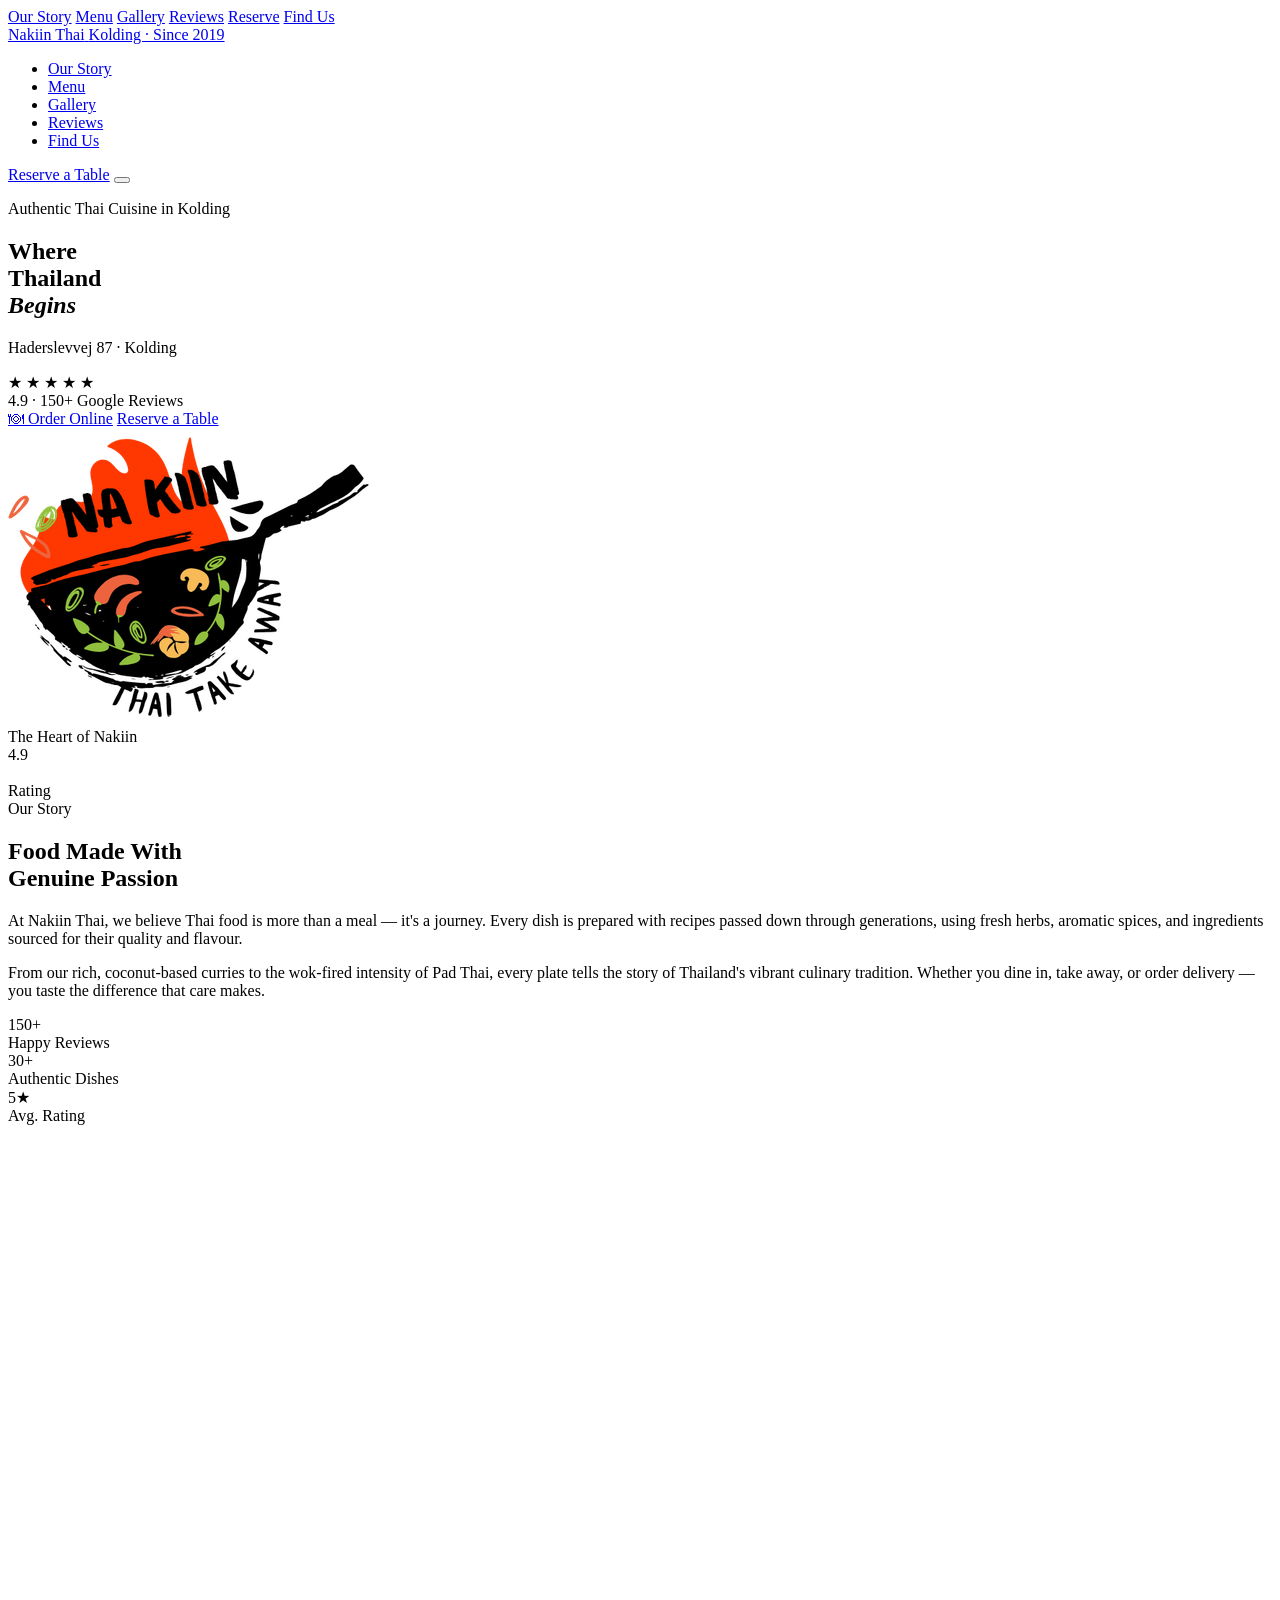
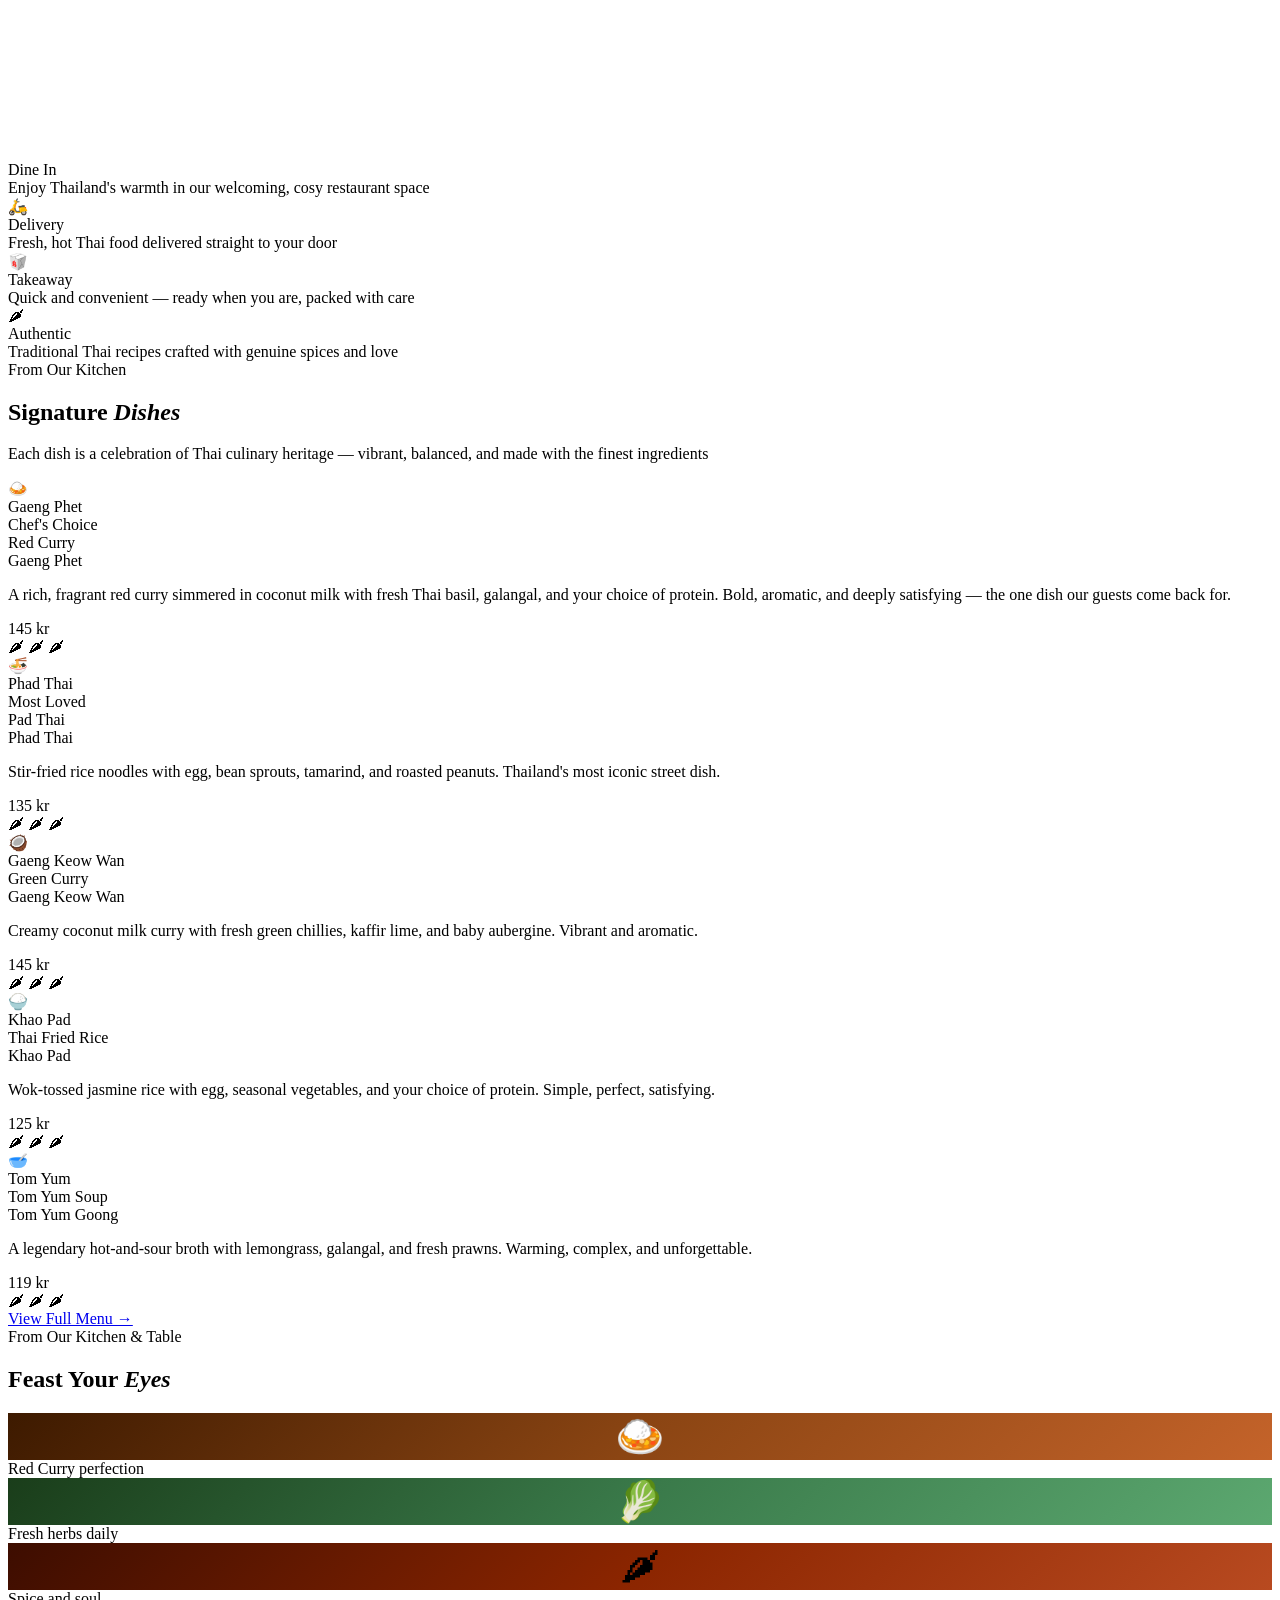
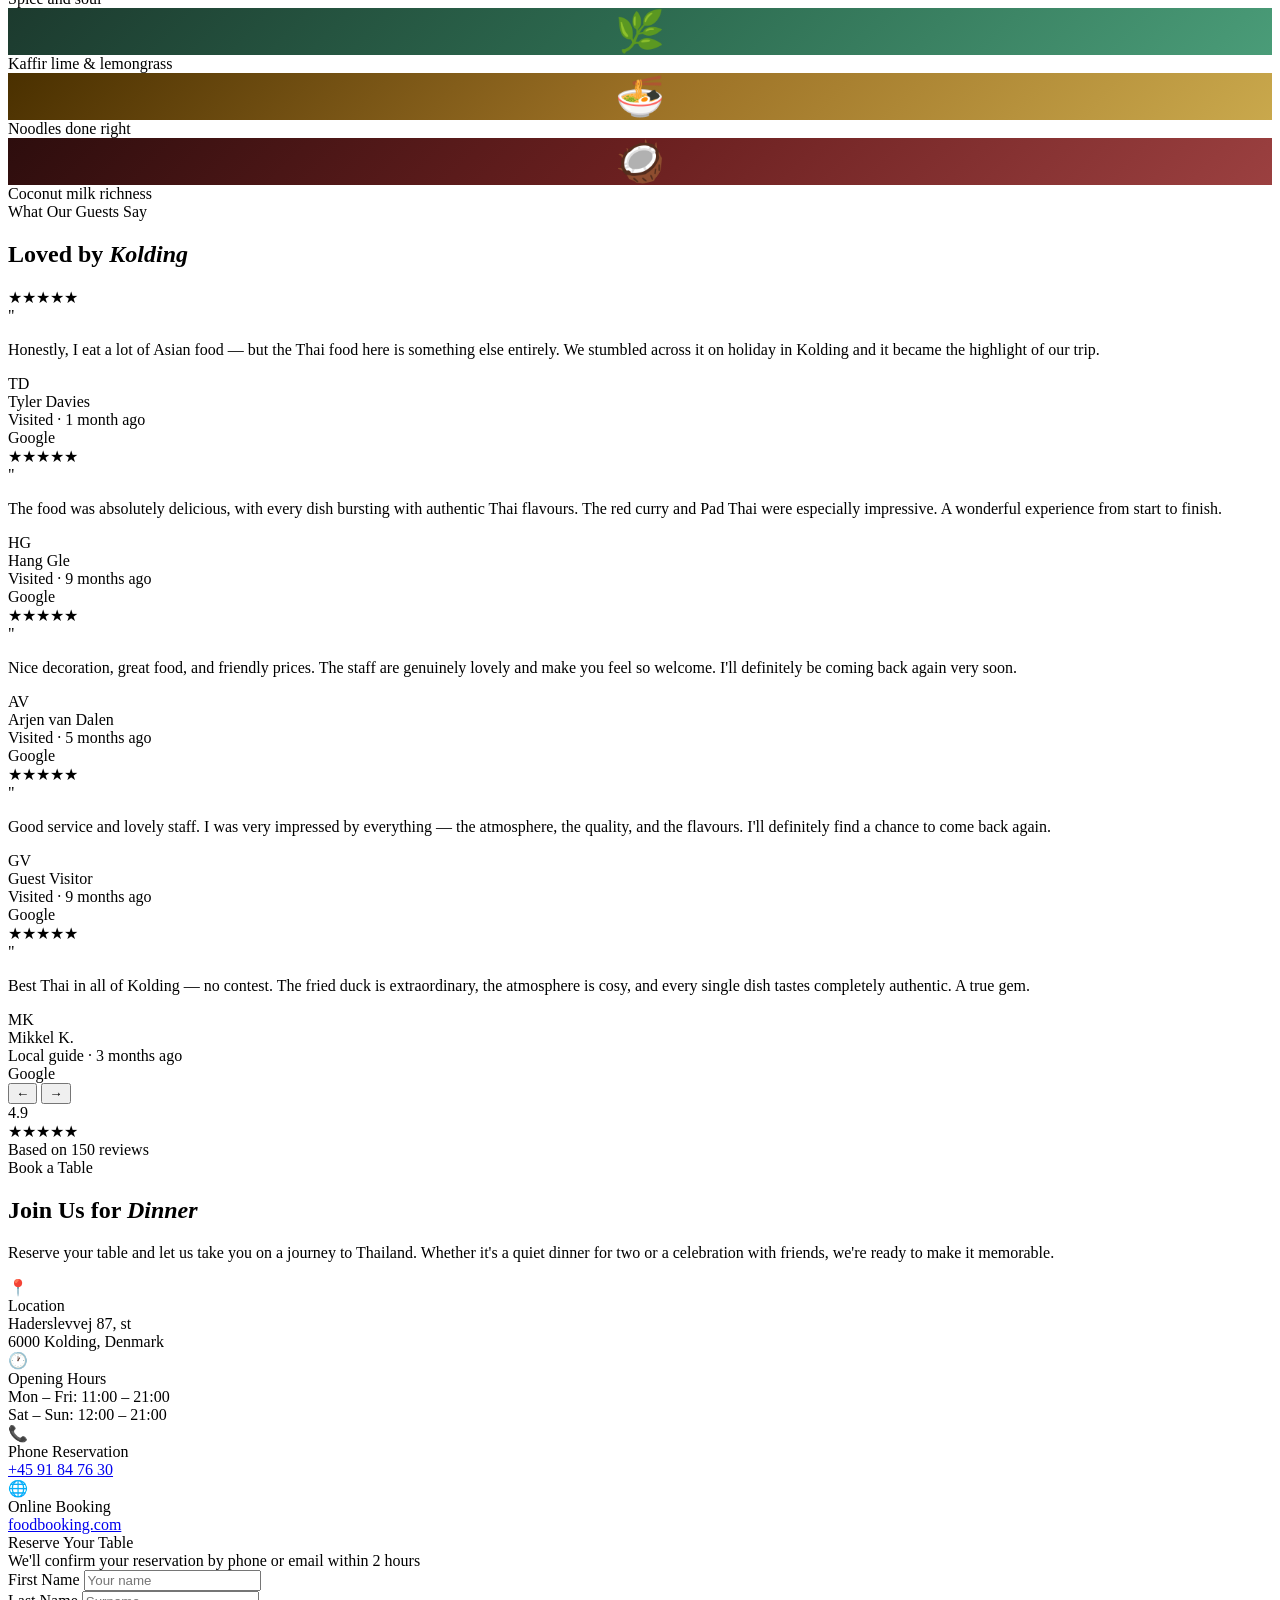
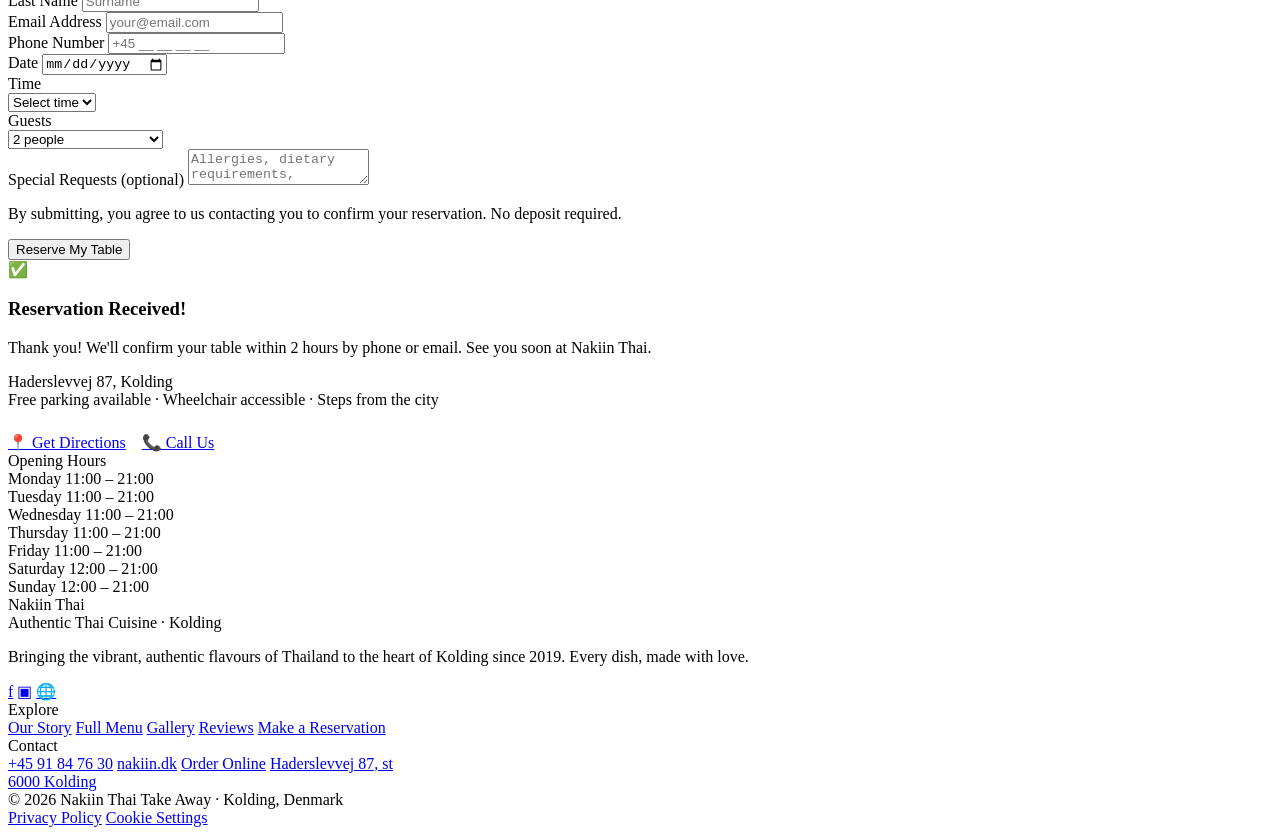
==== commit 547175d1: "Seperated styles.css from index.html" ====
--- a/index.html
+++ b/index.html
@@ -8,1177 +8,7 @@
 <link rel="preconnect" href="https://fonts.googleapis.com">
 <link rel="preconnect" href="https://fonts.gstatic.com" crossorigin>
 <link href="https://fonts.googleapis.com/css2?family=Playfair+Display:ital,wght@0,400;0,600;0,700;1,400;1,600&family=Cormorant+Garamond:ital,wght@0,300;0,400;1,300;1,400&family=Inter:wght@300;400;500;600&display=swap" rel="stylesheet">
-<style>
-  /* ===== DESIGN TOKENS ===== */
-  :root {
-    --jade:       #1C3A2E;
-    --jade-light: #244D3D;
-    --jade-dark:  #112218;
-    --gold:       #C9A84C;
-    --gold-light: #DFC27A;
-    --gold-pale:  #F5EDD3;
-    --rice:       #F7F3EB;
-    --charcoal:   #1A1A1A;
-    --coral:      #D4634A;
-    --warm-grey:  #8C8278;
-    --white:      #FFFFFF;
-
-    --ff-display: 'Playfair Display', Georgia, serif;
-    --ff-accent:  'Cormorant Garamond', Georgia, serif;
-    --ff-body:    'Inter', system-ui, sans-serif;
-
-    --nav-h: 72px;
-    --transition: 0.4s cubic-bezier(0.25, 0.46, 0.45, 0.94);
-  }
-
-  /* ===== RESET & BASE ===== */
-  *, *::before, *::after { box-sizing: border-box; margin: 0; padding: 0; }
-  html { scroll-behavior: smooth; font-size: 16px; }
-  body {
-    font-family: var(--ff-body);
-    background: var(--rice);
-    color: var(--charcoal);
-    overflow-x: hidden;
-    -webkit-font-smoothing: antialiased;
-  }
-  img { display: block; max-width: 100%; }
-  a { text-decoration: none; color: inherit; }
-  button { cursor: pointer; border: none; background: none; font-family: inherit; }
-
-  /* ===== SCROLLBAR ===== */
-  ::-webkit-scrollbar { width: 6px; }
-  ::-webkit-scrollbar-track { background: var(--jade-dark); }
-  ::-webkit-scrollbar-thumb { background: var(--gold); border-radius: 3px; }
-
-  /* ===== NAVIGATION ===== */
-  .nav {
-    position: fixed;
-    top: 0; left: 0; right: 0;
-    height: var(--nav-h);
-    z-index: 100;
-    display: flex;
-    align-items: center;
-    justify-content: space-between;
-    padding: 0 5vw;
-    transition: background var(--transition), box-shadow var(--transition);
-  }
-  .nav.scrolled {
-    background: rgba(17, 34, 24, 0.97);
-    backdrop-filter: blur(12px);
-    box-shadow: 0 1px 0 rgba(201,168,76,0.2);
-  }
-  .nav-logo {
-    display: flex;
-    flex-direction: column;
-    line-height: 1;
-  }
-  .nav-logo span:first-child {
-    font-family: var(--ff-display);
-    font-size: 1.35rem;
-    font-weight: 700;
-    color: var(--white);
-    letter-spacing: 0.02em;
-  }
-  .nav-logo span:last-child {
-    font-family: var(--ff-accent);
-    font-size: 0.7rem;
-    color: var(--gold);
-    letter-spacing: 0.25em;
-    text-transform: uppercase;
-    margin-top: 2px;
-  }
-  .nav-links {
-    display: flex;
-    gap: 2.5rem;
-    list-style: none;
-  }
-  .nav-links a {
-    font-size: 0.8rem;
-    font-weight: 500;
-    letter-spacing: 0.12em;
-    text-transform: uppercase;
-    color: rgba(255,255,255,0.75);
-    transition: color 0.25s;
-  }
-  .nav-links a:hover { color: var(--gold); }
-  .nav-cta {
-    font-size: 0.78rem;
-    font-weight: 600;
-    letter-spacing: 0.1em;
-    text-transform: uppercase;
-    color: var(--jade);
-    background: var(--gold);
-    padding: 0.55rem 1.4rem;
-    border-radius: 2px;
-    transition: background 0.25s, transform 0.2s;
-  }
-  .nav-cta:hover { background: var(--gold-light); transform: translateY(-1px); }
-  .nav-burger {
-    display: none;
-    flex-direction: column;
-    gap: 5px;
-    padding: 8px;
-  }
-  .nav-burger span {
-    width: 24px;
-    height: 1.5px;
-    background: var(--white);
-    display: block;
-    transition: var(--transition);
-  }
-
-  /* ===== HERO ===== */
-  .hero {
-    position: relative;
-    height: 100vh;
-    min-height: 640px;
-    display: flex;
-    align-items: center;
-    justify-content: center;
-    overflow: hidden;
-    background: var(--jade-dark);
-  }
-  .hero-bg {
-    position: absolute;
-    inset: 0;
-    background:
-      radial-gradient(ellipse 70% 60% at 60% 40%, rgba(201,168,76,0.08) 0%, transparent 60%),
-      radial-gradient(ellipse 50% 80% at 20% 80%, rgba(212,99,74,0.06) 0%, transparent 50%),
-      linear-gradient(160deg, #0D2018 0%, #1C3A2E 50%, #0A1A11 100%);
-  }
-  /* Thai lotus/geometric SVG pattern overlay */
-  .hero-pattern {
-    position: absolute;
-    inset: 0;
-    opacity: 0.04;
-    background-image: url("data:image/svg+xml,%3Csvg xmlns='http://www.w3.org/2000/svg' width='80' height='80' viewBox='0 0 80 80'%3E%3Cg fill='%23C9A84C'%3E%3Cpath d='M40 0 L50 30 L80 40 L50 50 L40 80 L30 50 L0 40 L30 30Z'/%3E%3Ccircle cx='40' cy='40' r='8' fill='none' stroke='%23C9A84C' stroke-width='1'/%3E%3C/g%3E%3C/svg%3E");
-    background-size: 80px 80px;
-  }
-  .hero-content {
-    position: relative;
-    text-align: center;
-    padding: 0 1.5rem;
-    max-width: 900px;
-  }
-  .hero-eyebrow {
-    font-family: var(--ff-accent);
-    font-size: 1rem;
-    font-style: italic;
-    color: var(--gold);
-    letter-spacing: 0.2em;
-    margin-bottom: 1.5rem;
-    opacity: 0;
-    transform: translateY(20px);
-    animation: fadeUp 0.9s 0.3s forwards;
-  }
-  .hero-title {
-    font-family: var(--ff-display);
-    font-size: clamp(3.5rem, 9vw, 7.5rem);
-    font-weight: 700;
-    color: var(--white);
-    line-height: 0.95;
-    letter-spacing: -0.01em;
-    margin-bottom: 0.2em;
-    opacity: 0;
-    animation: fadeUp 0.9s 0.5s forwards;
-  }
-  .hero-title em {
-    font-style: italic;
-    color: var(--gold);
-  }
-  .hero-subtitle {
-    font-family: var(--ff-accent);
-    font-size: clamp(1.1rem, 2.5vw, 1.6rem);
-    font-weight: 300;
-    color: rgba(247,243,235,0.7);
-    letter-spacing: 0.08em;
-    margin-bottom: 2.5rem;
-    opacity: 0;
-    animation: fadeUp 0.9s 0.7s forwards;
-  }
-  .hero-stars {
-    display: flex;
-    align-items: center;
-    justify-content: center;
-    gap: 0.6rem;
-    margin-bottom: 2.8rem;
-    opacity: 0;
-    animation: fadeUp 0.9s 0.85s forwards;
-  }
-  .stars-row { display: flex; gap: 3px; }
-  .star { color: var(--gold); font-size: 1rem; }
-  .hero-stars-text {
-    font-family: var(--ff-body);
-    font-size: 0.8rem;
-    font-weight: 500;
-    color: rgba(255,255,255,0.55);
-    letter-spacing: 0.08em;
-    text-transform: uppercase;
-  }
-  .hero-actions {
-    display: flex;
-    gap: 1rem;
-    justify-content: center;
-    flex-wrap: wrap;
-    opacity: 0;
-    animation: fadeUp 0.9s 1s forwards;
-  }
-  .btn-primary {
-    display: inline-flex;
-    align-items: center;
-    gap: 0.5rem;
-    font-size: 0.8rem;
-    font-weight: 600;
-    letter-spacing: 0.12em;
-    text-transform: uppercase;
-    color: var(--jade);
-    background: var(--gold);
-    padding: 0.9rem 2rem;
-    border-radius: 2px;
-    transition: background 0.25s, transform 0.2s, box-shadow 0.2s;
-  }
-  .btn-primary:hover {
-    background: var(--gold-light);
-    transform: translateY(-2px);
-    box-shadow: 0 8px 30px rgba(201,168,76,0.3);
-  }
-  .btn-outline {
-    display: inline-flex;
-    align-items: center;
-    gap: 0.5rem;
-    font-size: 0.8rem;
-    font-weight: 600;
-    letter-spacing: 0.12em;
-    text-transform: uppercase;
-    color: var(--white);
-    border: 1px solid rgba(255,255,255,0.3);
-    padding: 0.9rem 2rem;
-    border-radius: 2px;
-    transition: border-color 0.25s, background 0.25s, transform 0.2s;
-  }
-  .btn-outline:hover {
-    border-color: var(--gold);
-    color: var(--gold);
-    transform: translateY(-2px);
-  }
-  .hero-scroll {
-    position: absolute;
-    bottom: 2.5rem;
-    left: 50%;
-    transform: translateX(-50%);
-    display: flex;
-    flex-direction: column;
-    align-items: center;
-    gap: 0.5rem;
-    opacity: 0;
-    animation: fadeUp 0.9s 1.3s forwards;
-  }
-  .scroll-line {
-    width: 1px;
-    height: 50px;
-    background: linear-gradient(to bottom, transparent, var(--gold));
-    animation: scrollPulse 2s 1.5s ease-in-out infinite;
-  }
-  .scroll-label {
-    font-size: 0.65rem;
-    letter-spacing: 0.2em;
-    text-transform: uppercase;
-    color: var(--gold);
-    opacity: 0.7;
-    writing-mode: vertical-rl;
-    transform: rotate(180deg);
-  }
-
-  /* ===== ABOUT STRIP ===== */
-  .about-strip {
-    background: var(--jade);
-    padding: 5rem 5vw;
-    display: grid;
-    grid-template-columns: 1fr 1fr;
-    gap: 4rem;
-    align-items: center;
-  }
-  .about-visual {
-    position: relative;
-  }
-  .about-img-main {
-    width: 100%;
-    aspect-ratio: 4/5;
-    border-radius: 2px;
-    object-fit: cover;
-    background: linear-gradient(135deg, #1C4A35 0%, #0D2518 100%);
-    display: flex;
-    align-items: center;
-    justify-content: center;
-  }
-  .img-placeholder {
-    width: 100%;
-    aspect-ratio: 4/5;
-    background: linear-gradient(135deg, rgb(93, 93, 93), rgba(9, 9, 9, 0.189));
-    border-radius: 2px;
-    opacity: 0.9;
-    display: flex;
-    flex-direction: column;
-    align-items: center;
-    justify-content: center;
-    gap: 1rem;
-    position: relative;
-    overflow: hidden;
-    border: 1px solid rgba(201,168,76,0.15);
-  }
-  .img-placeholder::before {
-    content: '';
-    position: absolute;
-    inset: 0;
-    background: radial-gradient(ellipse at 30% 30%, rgba(201,168,76,0.12) 0%, transparent 60%);
-  }
-  .img-placeholder-icon {
-    font-size: 3rem;
-    opacity: 0.4;
-  }
-  .img-placeholder-label {
-    font-family: var(--ff-accent);
-    font-size: 0.85rem;
-    font-style: italic;
-    color: rgba(201,168,76,0.5);
-    letter-spacing: 0.1em;
-  }
-  .about-badge {
-    position: absolute;
-    bottom: -1.5rem;
-    right: -1.5rem;
-    width: 110px;
-    height: 110px;
-    background: var(--gold);
-    border-radius: 50%;
-    display: flex;
-    flex-direction: column;
-    align-items: center;
-    justify-content: center;
-    box-shadow: 0 8px 32px rgba(0,0,0,0.3);
-  }
-  .badge-num {
-    font-family: var(--ff-display);
-    font-size: 1.8rem;
-    font-weight: 700;
-    color: var(--jade-dark);
-    line-height: 1;
-  }
-  .badge-label {
-    font-size: 0.6rem;
-    font-weight: 600;
-    letter-spacing: 0.1em;
-    text-transform: uppercase;
-    color: rgba(28,58,46,0.75);
-  }
-  .about-text { color: var(--white); }
-  .section-eyebrow {
-    font-family: var(--ff-accent);
-    font-size: 0.85rem;
-    font-style: italic;
-    color: var(--gold);
-    letter-spacing: 0.2em;
-    display: block;
-    margin-bottom: 1rem;
-  }
-  .section-title {
-    font-family: var(--ff-display);
-    font-size: clamp(2rem, 4vw, 3rem);
-    font-weight: 600;
-    line-height: 1.15;
-    margin-bottom: 1.5rem;
-  }
-  .section-title .accent { color: var(--gold); font-style: italic; }
-  .about-body {
-    font-size: 0.95rem;
-    line-height: 1.85;
-    color: rgba(247,243,235,0.7);
-    margin-bottom: 2rem;
-  }
-  .about-stats {
-    display: flex;
-    gap: 2.5rem;
-    padding-top: 1.5rem;
-    border-top: 1px solid rgba(201,168,76,0.2);
-  }
-  .stat-item {}
-  .stat-num {
-    font-family: var(--ff-display);
-    font-size: 2rem;
-    font-weight: 700;
-    color: var(--gold);
-    line-height: 1;
-  }
-  .stat-label {
-    font-size: 0.72rem;
-    letter-spacing: 0.1em;
-    text-transform: uppercase;
-    color: rgba(255,255,255,0.45);
-    margin-top: 0.3rem;
-  }
-
-  /* ===== FEATURED DISHES ===== */
-  .menu-section {
-    padding: 7rem 5vw;
-    background: var(--rice);
-  }
-  .section-header {
-    text-align: center;
-    margin-bottom: 4rem;
-  }
-  .section-header .section-title { color: var(--jade); }
-  .section-header .section-body {
-    font-size: 0.95rem;
-    color: var(--warm-grey);
-    max-width: 500px;
-    margin: 0.8rem auto 0;
-    line-height: 1.7;
-  }
-  .menu-grid {
-    display: grid;
-    grid-template-columns: repeat(3, 1fr);
-    gap: 1.5rem;
-  }
-  .dish-card {
-    background: var(--white);
-    border-radius: 2px;
-    overflow: hidden;
-    transition: transform 0.35s, box-shadow 0.35s;
-    cursor: pointer;
-    position: relative;
-  }
-  .dish-card:hover {
-    transform: translateY(-6px);
-    box-shadow: 0 20px 60px rgba(28,58,46,0.12);
-  }
-  .dish-card.featured {
-    grid-column: span 2;
-    grid-row: span 1;
-    display: grid;
-    grid-template-columns: 1fr 1fr;
-  }
-  .dish-img {
-    position: relative;
-    overflow: hidden;
-  }
-  .dish-card:not(.featured) .dish-img { aspect-ratio: 4/3; }
-  .dish-card.featured .dish-img { min-height: 320px; }
-  .dish-img-inner {
-    width: 100%;
-    height: 100%;
-    transition: transform 0.6s;
-  }
-  .dish-card:hover .dish-img-inner { transform: scale(1.05); }
-  /* Food image placeholders with gradients suggesting dish colors */
-  .food-ph {
-    width: 100%;
-    height: 100%;
-    min-height: 200px;
-    display: flex;
-    flex-direction: column;
-    align-items: center;
-    justify-content: center;
-    gap: 0.75rem;
-    position: relative;
-    overflow: hidden;
-  }
-  .food-ph::after {
-    content: '';
-    position: absolute;
-    inset: 0;
-    background: linear-gradient(to top, rgba(0,0,0,0.25) 0%, transparent 50%);
-  }
-  .food-ph-icon { font-size: 2.5rem; position: relative; z-index: 1; }
-  .food-ph-name {
-    font-family: var(--ff-accent);
-    font-style: italic;
-    font-size: 0.9rem;
-    color: rgba(255,255,255,0.8);
-    position: relative;
-    z-index: 1;
-    letter-spacing: 0.05em;
-  }
-  .ph-red-curry { background: linear-gradient(135deg, #8B2500 0%, #C44B1A 40%, #E8722A 100%); }
-  .ph-pad-thai  { background: linear-gradient(135deg, #7A4A00 0%, #C4821A 40%, #E8B445 100%); }
-  .ph-green-curry { background: linear-gradient(135deg, #1A4A1A 0%, #2D7A2D 40%, #4CAF50 100%); }
-  .ph-khao-pad  { background: linear-gradient(135deg, #5A4A2A 0%, #8B6B3D 40%, #D4A96A 100%); }
-  .ph-tom-yum   { background: linear-gradient(135deg, #6B1A1A 0%, #A83232 40%, #D4634A 100%); }
-
-  .dish-tag {
-    position: absolute;
-    top: 1rem;
-    left: 1rem;
-    z-index: 2;
-    font-size: 0.62rem;
-    font-weight: 600;
-    letter-spacing: 0.1em;
-    text-transform: uppercase;
-    padding: 0.3rem 0.7rem;
-    border-radius: 1px;
-    background: var(--gold);
-    color: var(--jade-dark);
-  }
-  .dish-tag.tag-new { background: var(--coral); color: white; }
-  .dish-info {
-    padding: 1.4rem 1.5rem 1.6rem;
-  }
-  .dish-card.featured .dish-info {
-    display: flex;
-    flex-direction: column;
-    justify-content: center;
-    padding: 2.5rem;
-  }
-  .dish-name {
-    font-family: var(--ff-display);
-    font-size: 1.15rem;
-    font-weight: 600;
-    color: var(--jade);
-    margin-bottom: 0.4rem;
-    line-height: 1.25;
-  }
-  .dish-card.featured .dish-name { font-size: 1.6rem; }
-  .dish-thai {
-    font-family: var(--ff-accent);
-    font-size: 0.85rem;
-    font-style: italic;
-    color: var(--gold);
-    letter-spacing: 0.05em;
-    margin-bottom: 0.8rem;
-    display: block;
-  }
-  .dish-desc {
-    font-size: 0.85rem;
-    line-height: 1.7;
-    color: var(--warm-grey);
-    margin-bottom: 1.2rem;
-  }
-  .dish-footer {
-    display: flex;
-    align-items: center;
-    justify-content: space-between;
-  }
-  .dish-price {
-    font-family: var(--ff-display);
-    font-size: 1.1rem;
-    font-weight: 600;
-    color: var(--jade);
-  }
-  .dish-spice { display: flex; gap: 2px; font-size: 0.75rem; }
-  .chili { opacity: 0.3; }
-  .chili.hot { opacity: 1; }
-  .menu-cta-wrap { text-align: center; margin-top: 3rem; }
-
-  /* ===== EXPERIENCE STRIP ===== */
-  .experience {
-    background: var(--jade);
-    padding: 5rem 5vw;
-  }
-  .experience-grid {
-    display: grid;
-    grid-template-columns: repeat(4, 1fr);
-    gap: 2rem;
-    text-align: center;
-  }
-  .exp-item { padding: 2rem 1rem; }
-  .exp-icon {
-    font-size: 2.2rem;
-    margin-bottom: 1rem;
-    display: block;
-  }
-  .exp-title {
-    font-family: var(--ff-display);
-    font-size: 1.05rem;
-    font-weight: 600;
-    color: var(--white);
-    margin-bottom: 0.6rem;
-  }
-  .exp-desc {
-    font-size: 0.82rem;
-    line-height: 1.7;
-    color: rgba(255,255,255,0.5);
-  }
-  .exp-divider {
-    width: 1px;
-    background: rgba(201,168,76,0.2);
-    align-self: stretch;
-  }
-
-  /* ===== GALLERY ===== */
-  .gallery-section {
-    padding: 7rem 5vw;
-    background: var(--rice);
-  }
-  .gallery-grid {
-    display: grid;
-    grid-template-columns: repeat(12, 1fr);
-    grid-template-rows: repeat(2, 240px);
-    gap: 0.75rem;
-    margin-top: 3rem;
-  }
-  .gal-item {
-    border-radius: 2px;
-    overflow: hidden;
-    position: relative;
-  }
-  .gal-item:nth-child(1) { grid-column: span 5; }
-  .gal-item:nth-child(2) { grid-column: span 4; }
-  .gal-item:nth-child(3) { grid-column: span 3; }
-  .gal-item:nth-child(4) { grid-column: span 3; }
-  .gal-item:nth-child(5) { grid-column: span 4; }
-  .gal-item:nth-child(6) { grid-column: span 5; }
-  .gal-ph {
-    width: 100%;
-    height: 100%;
-    transition: transform 0.5s;
-  }
-  .gal-item:hover .gal-ph { transform: scale(1.05); }
-  .gal-overlay {
-    position: absolute;
-    inset: 0;
-    background: linear-gradient(to top, rgba(17,34,24,0.6) 0%, transparent 60%);
-    opacity: 0;
-    transition: opacity 0.35s;
-    display: flex;
-    align-items: flex-end;
-    padding: 1.2rem;
-  }
-  .gal-item:hover .gal-overlay { opacity: 1; }
-  .gal-label {
-    font-family: var(--ff-accent);
-    font-style: italic;
-    font-size: 0.9rem;
-    color: rgba(255,255,255,0.9);
-  }
-  .ph-g1 { background: linear-gradient(135deg, #3D1A00 0%, #8B4513 100%); }
-  .ph-g2 { background: linear-gradient(135deg, #1A3D1A 0%, #4A7C59 100%); }
-  .ph-g3 { background: linear-gradient(135deg, #3D0D00 0%, #8B2500 100%); }
-  .ph-g4 { background: linear-gradient(135deg, #1C3A2E 0%, #4A8C6A 100%); }
-  .ph-g5 { background: linear-gradient(135deg, #4A3000 0%, #9B7025 100%); }
-  .ph-g6 { background: linear-gradient(135deg, #2D0D0D 0%, #6B2020 100%); }
-
-  /* ===== REVIEWS ===== */
-  .reviews-section {
-    background: var(--jade-dark);
-    padding: 7rem 5vw;
-    overflow: hidden;
-  }
-  .reviews-section .section-title { color: var(--white); }
-  .reviews-track {
-    display: flex;
-    gap: 1.5rem;
-    margin-top: 3rem;
-    overflow-x: auto;
-    scrollbar-width: none;
-    padding-bottom: 1rem;
-    scroll-snap-type: x mandatory;
-  }
-  .reviews-track::-webkit-scrollbar { display: none; }
-  .review-card {
-    background: rgba(255,255,255,0.04);
-    border: 1px solid rgba(201,168,76,0.12);
-    border-radius: 2px;
-    padding: 2rem 2rem 1.8rem;
-    min-width: 340px;
-    max-width: 340px;
-    scroll-snap-align: start;
-    flex-shrink: 0;
-    transition: border-color 0.3s, background 0.3s;
-  }
-  .review-card:hover {
-    border-color: rgba(201,168,76,0.3);
-    background: rgba(255,255,255,0.06);
-  }
-  .review-stars { display: flex; gap: 3px; margin-bottom: 1.2rem; }
-  .review-text {
-    font-family: var(--ff-accent);
-    font-size: 1.05rem;
-    font-style: italic;
-    line-height: 1.7;
-    color: rgba(247,243,235,0.85);
-    margin-bottom: 1.6rem;
-  }
-  .review-quote-mark {
-    font-family: var(--ff-display);
-    font-size: 3rem;
-    color: var(--gold);
-    opacity: 0.3;
-    line-height: 1;
-    margin-bottom: 0.5rem;
-    display: block;
-  }
-  .review-author {
-    display: flex;
-    align-items: center;
-    gap: 0.9rem;
-    border-top: 1px solid rgba(255,255,255,0.07);
-    padding-top: 1.2rem;
-  }
-  .reviewer-avatar {
-    width: 38px;
-    height: 38px;
-    border-radius: 50%;
-    display: flex;
-    align-items: center;
-    justify-content: center;
-    font-size: 0.9rem;
-    font-weight: 600;
-    flex-shrink: 0;
-  }
-  .av-blue   { background: #2C4A7C; color: #7BA7E8; }
-  .av-green  { background: #1A4A2A; color: #6ABF82; }
-  .av-orange { background: #5A2A00; color: #E8924A; }
-  .reviewer-name {
-    font-size: 0.85rem;
-    font-weight: 600;
-    color: var(--white);
-  }
-  .reviewer-meta {
-    font-size: 0.72rem;
-    color: rgba(255,255,255,0.35);
-    margin-top: 0.15rem;
-  }
-  .review-badge {
-    margin-left: auto;
-    font-size: 0.6rem;
-    font-weight: 600;
-    letter-spacing: 0.08em;
-    text-transform: uppercase;
-    color: var(--gold);
-    border: 1px solid rgba(201,168,76,0.3);
-    padding: 0.2rem 0.5rem;
-    border-radius: 1px;
-  }
-  .reviews-nav {
-    display: flex;
-    gap: 0.75rem;
-    margin-top: 2.5rem;
-    align-items: center;
-  }
-  .rev-btn {
-    width: 44px;
-    height: 44px;
-    border-radius: 50%;
-    border: 1px solid rgba(201,168,76,0.3);
-    display: flex;
-    align-items: center;
-    justify-content: center;
-    color: var(--gold);
-    font-size: 1.1rem;
-    transition: background 0.25s, border-color 0.25s;
-    cursor: pointer;
-    background: transparent;
-  }
-  .rev-btn:hover { background: rgba(201,168,76,0.1); border-color: var(--gold); }
-  .rev-summary {
-    margin-left: auto;
-    display: flex;
-    align-items: center;
-    gap: 0.75rem;
-  }
-  .rev-big-num {
-    font-family: var(--ff-display);
-    font-size: 2rem;
-    font-weight: 700;
-    color: var(--gold);
-    line-height: 1;
-  }
-  .rev-big-details { }
-  .rev-big-stars { display: flex; gap: 2px; }
-  .rev-big-count {
-    font-size: 0.72rem;
-    color: rgba(255,255,255,0.4);
-    margin-top: 0.2rem;
-    letter-spacing: 0.05em;
-  }
-
-  /* ===== RESERVATION ===== */
-  .reservation {
-    padding: 7rem 5vw;
-    background: var(--rice);
-    display: grid;
-    grid-template-columns: 1fr 1fr;
-    gap: 5rem;
-    align-items: start;
-  }
-  .res-info { }
-  .res-info .section-title { color: var(--jade); }
-  .res-body {
-    font-size: 0.92rem;
-    line-height: 1.8;
-    color: var(--warm-grey);
-    margin: 1rem 0 2.5rem;
-  }
-  .res-details { display: flex; flex-direction: column; gap: 1.2rem; }
-  .res-detail {
-    display: flex;
-    align-items: flex-start;
-    gap: 1rem;
-    padding: 1.2rem 1.4rem;
-    background: var(--white);
-    border-radius: 2px;
-    border-left: 2px solid var(--gold);
-  }
-  .res-detail-icon { font-size: 1.2rem; flex-shrink: 0; margin-top: 0.1rem; }
-  .res-detail-title {
-    font-size: 0.75rem;
-    font-weight: 600;
-    letter-spacing: 0.1em;
-    text-transform: uppercase;
-    color: var(--jade);
-    margin-bottom: 0.25rem;
-  }
-  .res-detail-text {
-    font-size: 0.88rem;
-    color: var(--warm-grey);
-    line-height: 1.6;
-  }
-  .res-detail-text a { color: var(--jade); font-weight: 500; }
-  .res-form-wrap {
-    background: var(--white);
-    border-radius: 2px;
-    padding: 2.5rem;
-    box-shadow: 0 4px 40px rgba(28,58,46,0.08);
-  }
-  .res-form-title {
-    font-family: var(--ff-display);
-    font-size: 1.4rem;
-    font-weight: 600;
-    color: var(--jade);
-    margin-bottom: 0.4rem;
-  }
-  .res-form-sub {
-    font-size: 0.82rem;
-    color: var(--warm-grey);
-    margin-bottom: 1.8rem;
-  }
-  .form-row { display: grid; grid-template-columns: 1fr 1fr; gap: 1rem; }
-  .form-group { display: flex; flex-direction: column; gap: 0.4rem; margin-bottom: 1rem; }
-  .form-label {
-    font-size: 0.72rem;
-    font-weight: 600;
-    letter-spacing: 0.08em;
-    text-transform: uppercase;
-    color: var(--jade);
-  }
-  .form-input, .form-select, .form-textarea {
-    font-family: var(--ff-body);
-    font-size: 0.88rem;
-    color: var(--charcoal);
-    background: var(--rice);
-    border: 1px solid rgba(28,58,46,0.12);
-    border-radius: 2px;
-    padding: 0.7rem 0.9rem;
-    width: 100%;
-    outline: none;
-    transition: border-color 0.2s, box-shadow 0.2s;
-    appearance: none;
-  }
-  .form-input:focus, .form-select:focus, .form-textarea:focus {
-    border-color: var(--jade);
-    box-shadow: 0 0 0 3px rgba(28,58,46,0.08);
-  }
-  .form-textarea { resize: vertical; min-height: 90px; }
-  .form-select-wrap { position: relative; }
-  .form-select-wrap::after {
-    content: '▾';
-    position: absolute;
-    right: 0.9rem;
-    top: 50%;
-    transform: translateY(-50%);
-    color: var(--jade);
-    pointer-events: none;
-    font-size: 0.75rem;
-  }
-  .form-note {
-    font-size: 0.77rem;
-    color: var(--warm-grey);
-    margin-top: -0.3rem;
-    margin-bottom: 1rem;
-    line-height: 1.5;
-  }
-  .form-submit {
-    width: 100%;
-    padding: 0.95rem;
-    background: var(--jade);
-    color: var(--white);
-    font-family: var(--ff-body);
-    font-size: 0.82rem;
-    font-weight: 600;
-    letter-spacing: 0.12em;
-    text-transform: uppercase;
-    border-radius: 2px;
-    border: none;
-    cursor: pointer;
-    transition: background 0.25s, transform 0.2s, box-shadow 0.2s;
-    margin-top: 0.5rem;
-  }
-  .form-submit:hover {
-    background: var(--jade-light);
-    transform: translateY(-1px);
-    box-shadow: 0 6px 24px rgba(28,58,46,0.2);
-  }
-  .form-success {
-    display: none;
-    text-align: center;
-    padding: 2rem;
-  }
-  .form-success-icon { font-size: 2.5rem; margin-bottom: 1rem; }
-  .form-success h3 {
-    font-family: var(--ff-display);
-    font-size: 1.3rem;
-    color: var(--jade);
-    margin-bottom: 0.5rem;
-  }
-  .form-success p { font-size: 0.88rem; color: var(--warm-grey); }
-
-  /* ===== MAP / LOCATION STRIP ===== */
-  .location-strip {
-    background: var(--jade);
-    padding: 4rem 5vw;
-    display: flex;
-    align-items: center;
-    justify-content: space-between;
-    gap: 3rem;
-    flex-wrap: wrap;
-  }
-  .loc-left { }
-  .loc-address {
-    font-family: var(--ff-display);
-    font-size: 1.4rem;
-    font-weight: 600;
-    color: var(--white);
-    margin-bottom: 0.5rem;
-  }
-  .loc-sub {
-    font-size: 0.85rem;
-    color: rgba(255,255,255,0.5);
-  }
-  .loc-actions {
-    display: flex;
-    gap: 1rem;
-    flex-wrap: wrap;
-  }
-  .loc-btn {
-    display: inline-flex;
-    align-items: center;
-    gap: 0.5rem;
-    font-size: 0.78rem;
-    font-weight: 600;
-    letter-spacing: 0.1em;
-    text-transform: uppercase;
-    padding: 0.7rem 1.4rem;
-    border-radius: 2px;
-    transition: var(--transition);
-  }
-  .loc-btn-gold {
-    background: var(--gold);
-    color: var(--jade-dark);
-  }
-  .loc-btn-gold:hover { background: var(--gold-light); }
-  .loc-btn-outline {
-    border: 1px solid rgba(201,168,76,0.3);
-    color: var(--gold);
-  }
-  .loc-btn-outline:hover { border-color: var(--gold); background: rgba(201,168,76,0.08); }
-  .loc-hours {
-    display: flex;
-    flex-direction: column;
-    gap: 0.4rem;
-  }
-  .loc-hours-title {
-    font-size: 0.7rem;
-    font-weight: 600;
-    letter-spacing: 0.12em;
-    text-transform: uppercase;
-    color: var(--gold);
-    margin-bottom: 0.5rem;
-  }
-  .loc-hour-row {
-    display: flex;
-    gap: 2rem;
-    font-size: 0.83rem;
-    color: rgba(255,255,255,0.6);
-  }
-  .loc-hour-row span:first-child { width: 80px; }
-  .loc-hour-today { color: var(--white); font-weight: 500; }
-  .loc-hour-open { color: #6ABF82; font-size: 0.7rem; font-weight: 600; letter-spacing: 0.08em; text-transform: uppercase; }
-
-  /* ===== FOOTER ===== */
-  .footer {
-    background: var(--jade-dark);
-    padding: 4rem 5vw 2rem;
-  }
-  .footer-top {
-    display: grid;
-    grid-template-columns: 1.5fr 1fr 1fr;
-    gap: 4rem;
-    padding-bottom: 3rem;
-    border-bottom: 1px solid rgba(255,255,255,0.07);
-    margin-bottom: 2rem;
-  }
-  .footer-brand {}
-  .footer-logo {
-    font-family: var(--ff-display);
-    font-size: 1.5rem;
-    font-weight: 700;
-    color: var(--white);
-    margin-bottom: 0.3rem;
-  }
-  .footer-tagline {
-    font-family: var(--ff-accent);
-    font-style: italic;
-    font-size: 0.85rem;
-    color: var(--gold);
-    letter-spacing: 0.1em;
-    margin-bottom: 1.2rem;
-  }
-  .footer-desc {
-    font-size: 0.83rem;
-    line-height: 1.8;
-    color: rgba(255,255,255,0.4);
-    max-width: 280px;
-  }
-  .footer-social {
-    display: flex;
-    gap: 0.75rem;
-    margin-top: 1.5rem;
-  }
-  .soc-btn {
-    width: 36px;
-    height: 36px;
-    border-radius: 50%;
-    border: 1px solid rgba(255,255,255,0.12);
-    display: flex;
-    align-items: center;
-    justify-content: center;
-    font-size: 0.9rem;
-    color: rgba(255,255,255,0.5);
-    transition: border-color 0.25s, color 0.25s, background 0.25s;
-  }
-  .soc-btn:hover { border-color: var(--gold); color: var(--gold); background: rgba(201,168,76,0.08); }
-  .footer-col-title {
-    font-size: 0.72rem;
-    font-weight: 600;
-    letter-spacing: 0.15em;
-    text-transform: uppercase;
-    color: var(--gold);
-    margin-bottom: 1.3rem;
-  }
-  .footer-links { display: flex; flex-direction: column; gap: 0.65rem; }
-  .footer-links a {
-    font-size: 0.85rem;
-    color: rgba(255,255,255,0.45);
-    transition: color 0.2s;
-  }
-  .footer-links a:hover { color: var(--white); }
-  .footer-bottom {
-    display: flex;
-    align-items: center;
-    justify-content: space-between;
-    flex-wrap: wrap;
-    gap: 1rem;
-  }
-  .footer-copy {
-    font-size: 0.75rem;
-    color: rgba(255,255,255,0.25);
-  }
-  .footer-legal {
-    display: flex;
-    gap: 1.5rem;
-  }
-  .footer-legal a {
-    font-size: 0.72rem;
-    color: rgba(255,255,255,0.2);
-    transition: color 0.2s;
-  }
-  .footer-legal a:hover { color: rgba(255,255,255,0.5); }
-
-  /* ===== MOBILE NAV MENU ===== */
-  .mobile-menu {
-    position: fixed;
-    inset: 0;
-    background: var(--jade-dark);
-    z-index: 99;
-    display: flex;
-    flex-direction: column;
-    align-items: center;
-    justify-content: center;
-    gap: 2.5rem;
-    transform: translateY(-100%);
-    transition: transform 0.5s cubic-bezier(0.77, 0, 0.175, 1);
-  }
-  .mobile-menu.open { transform: none; }
-  .mobile-menu a {
-    font-family: var(--ff-display);
-    font-size: 2rem;
-    font-weight: 600;
-    color: rgba(255,255,255,0.7);
-    transition: color 0.2s;
-  }
-  .mobile-menu a:hover { color: var(--gold); }
-
-  /* ===== ANIMATIONS ===== */
-  @keyframes fadeUp {
-    from { opacity: 0; transform: translateY(24px); }
-    to   { opacity: 1; transform: translateY(0); }
-  }
-  @keyframes scrollPulse {
-    0%, 100% { opacity: 0.5; transform: scaleY(1); }
-    50%       { opacity: 1;   transform: scaleY(1.1); }
-  }
-  .reveal {
-    opacity: 0;
-    transform: translateY(30px);
-    transition: opacity 0.7s ease, transform 0.7s ease;
-  }
-  .reveal.visible {
-    opacity: 1;
-    transform: none;
-  }
-
-  /* ===== RESPONSIVE ===== */
-  @media (max-width: 1024px) {
-    .menu-grid { grid-template-columns: 1fr 1fr; }
-    .dish-card.featured { grid-column: span 2; display: block; }
-    .dish-card.featured .dish-img { aspect-ratio: 16/7; min-height: auto; }
-    .experience-grid { grid-template-columns: repeat(2, 1fr); }
-    .exp-divider { display: none; }
-    .gallery-grid { grid-template-rows: repeat(3, 200px); }
-    .gal-item:nth-child(1) { grid-column: span 6; }
-    .gal-item:nth-child(2) { grid-column: span 6; }
-    .gal-item:nth-child(3) { grid-column: span 4; }
-    .gal-item:nth-child(4) { grid-column: span 4; }
-    .gal-item:nth-child(5) { grid-column: span 4; }
-    .gal-item:nth-child(6) { display: none; }
-    .reservation { grid-template-columns: 1fr; gap: 3rem; }
-    .footer-top { grid-template-columns: 1fr 1fr; }
-  }
-  @media (max-width: 768px) {
-    .nav-links, .nav-cta { display: none; }
-    .nav-burger { display: flex; }
-    .about-strip { grid-template-columns: 1fr; gap: 3rem; }
-    .about-badge { bottom: -0.5rem; right: -0.5rem; }
-    .menu-grid { grid-template-columns: 1fr; }
-    .dish-card.featured { grid-column: span 1; }
-    .experience-grid { grid-template-columns: 1fr; }
-    .gallery-grid {
-      grid-template-columns: 1fr 1fr;
-      grid-template-rows: repeat(3, 160px);
-    }
-    .gal-item:nth-child(1) { grid-column: span 2; }
-    .gal-item:nth-child(2) { grid-column: span 1; }
-    .gal-item:nth-child(3) { grid-column: span 1; }
-    .gal-item:nth-child(4) { grid-column: span 1; }
-    .gal-item:nth-child(5) { grid-column: span 1; }
-    .form-row { grid-template-columns: 1fr; }
-    .footer-top { grid-template-columns: 1fr; gap: 2.5rem; }
-    .location-strip { flex-direction: column; align-items: flex-start; }
-    .hero-title { font-size: clamp(3rem, 13vw, 5rem); }
-  }
-  @media (prefers-reduced-motion: reduce) {
-    * { animation: none !important; transition-duration: 0.01ms !important; }
-    .reveal { opacity: 1; transform: none; }
-  }
+<style href="styles.css">
 </style>
 </head>
 <body>
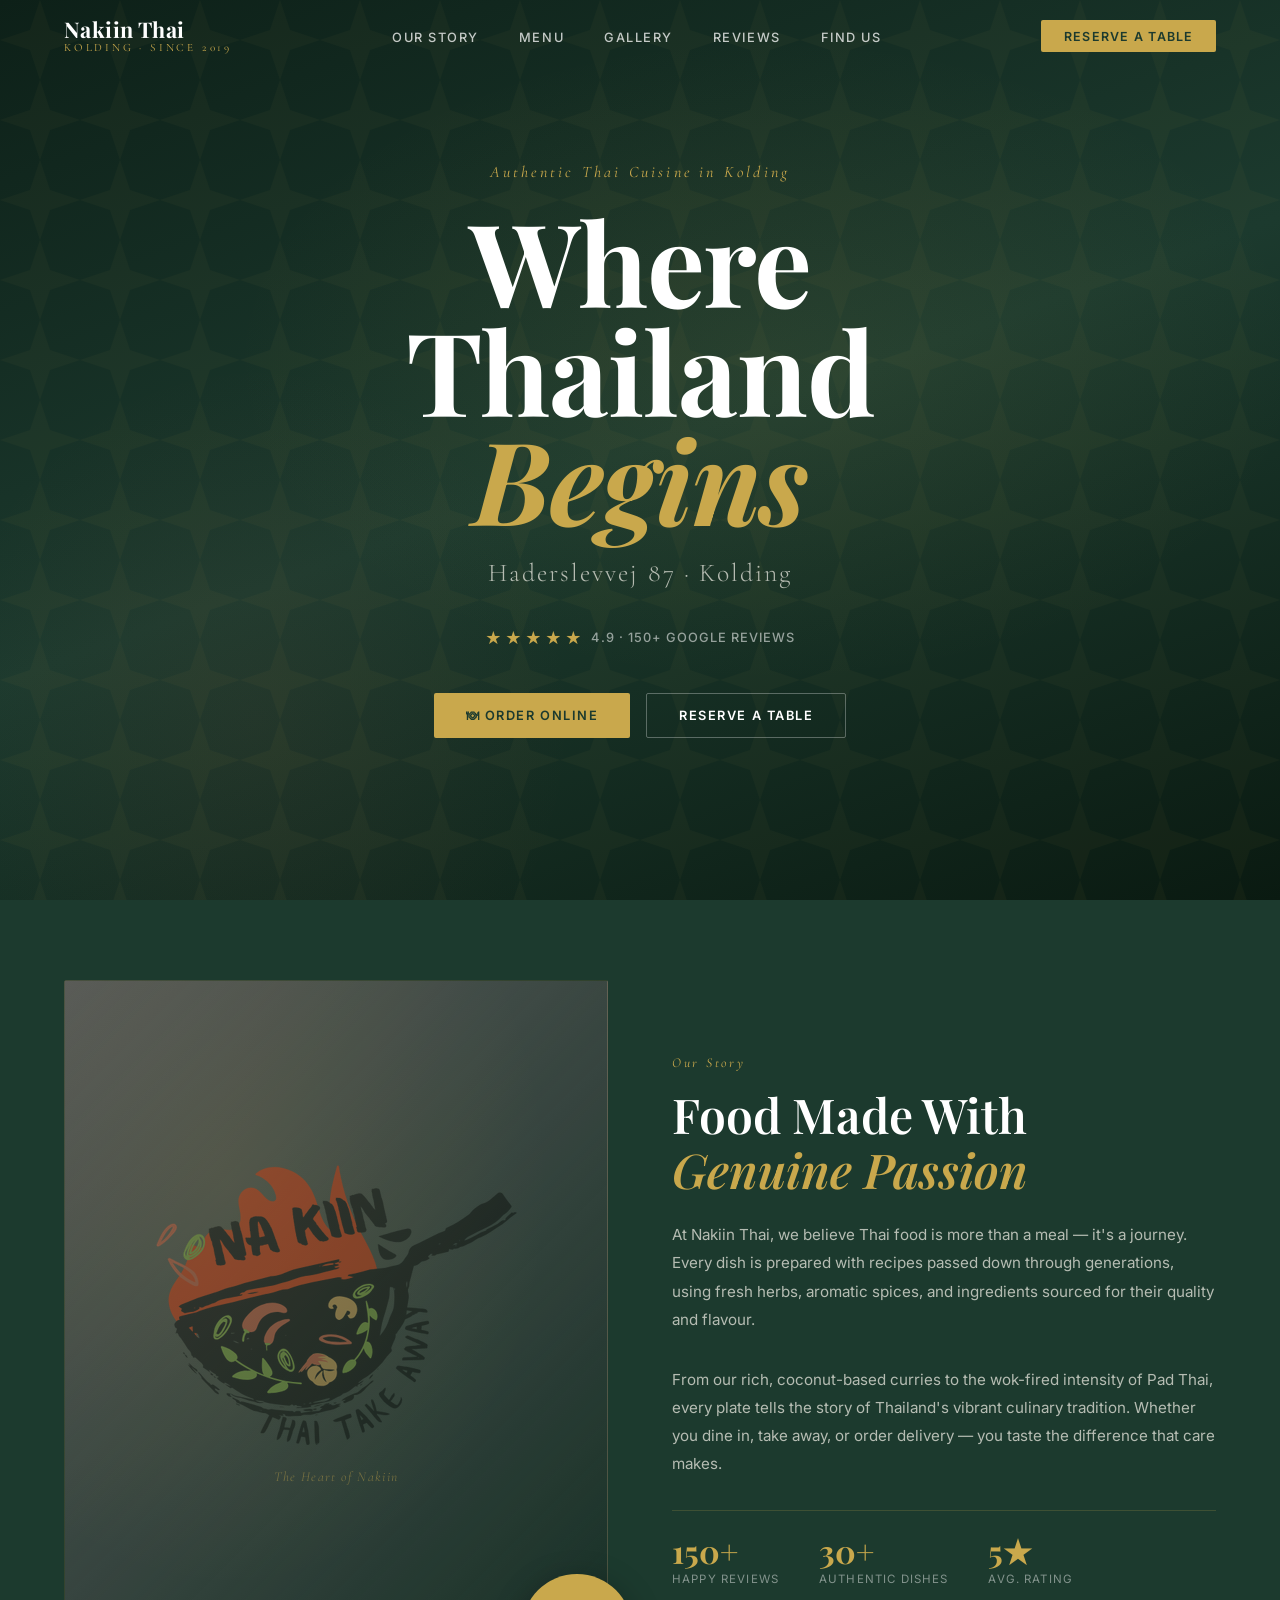
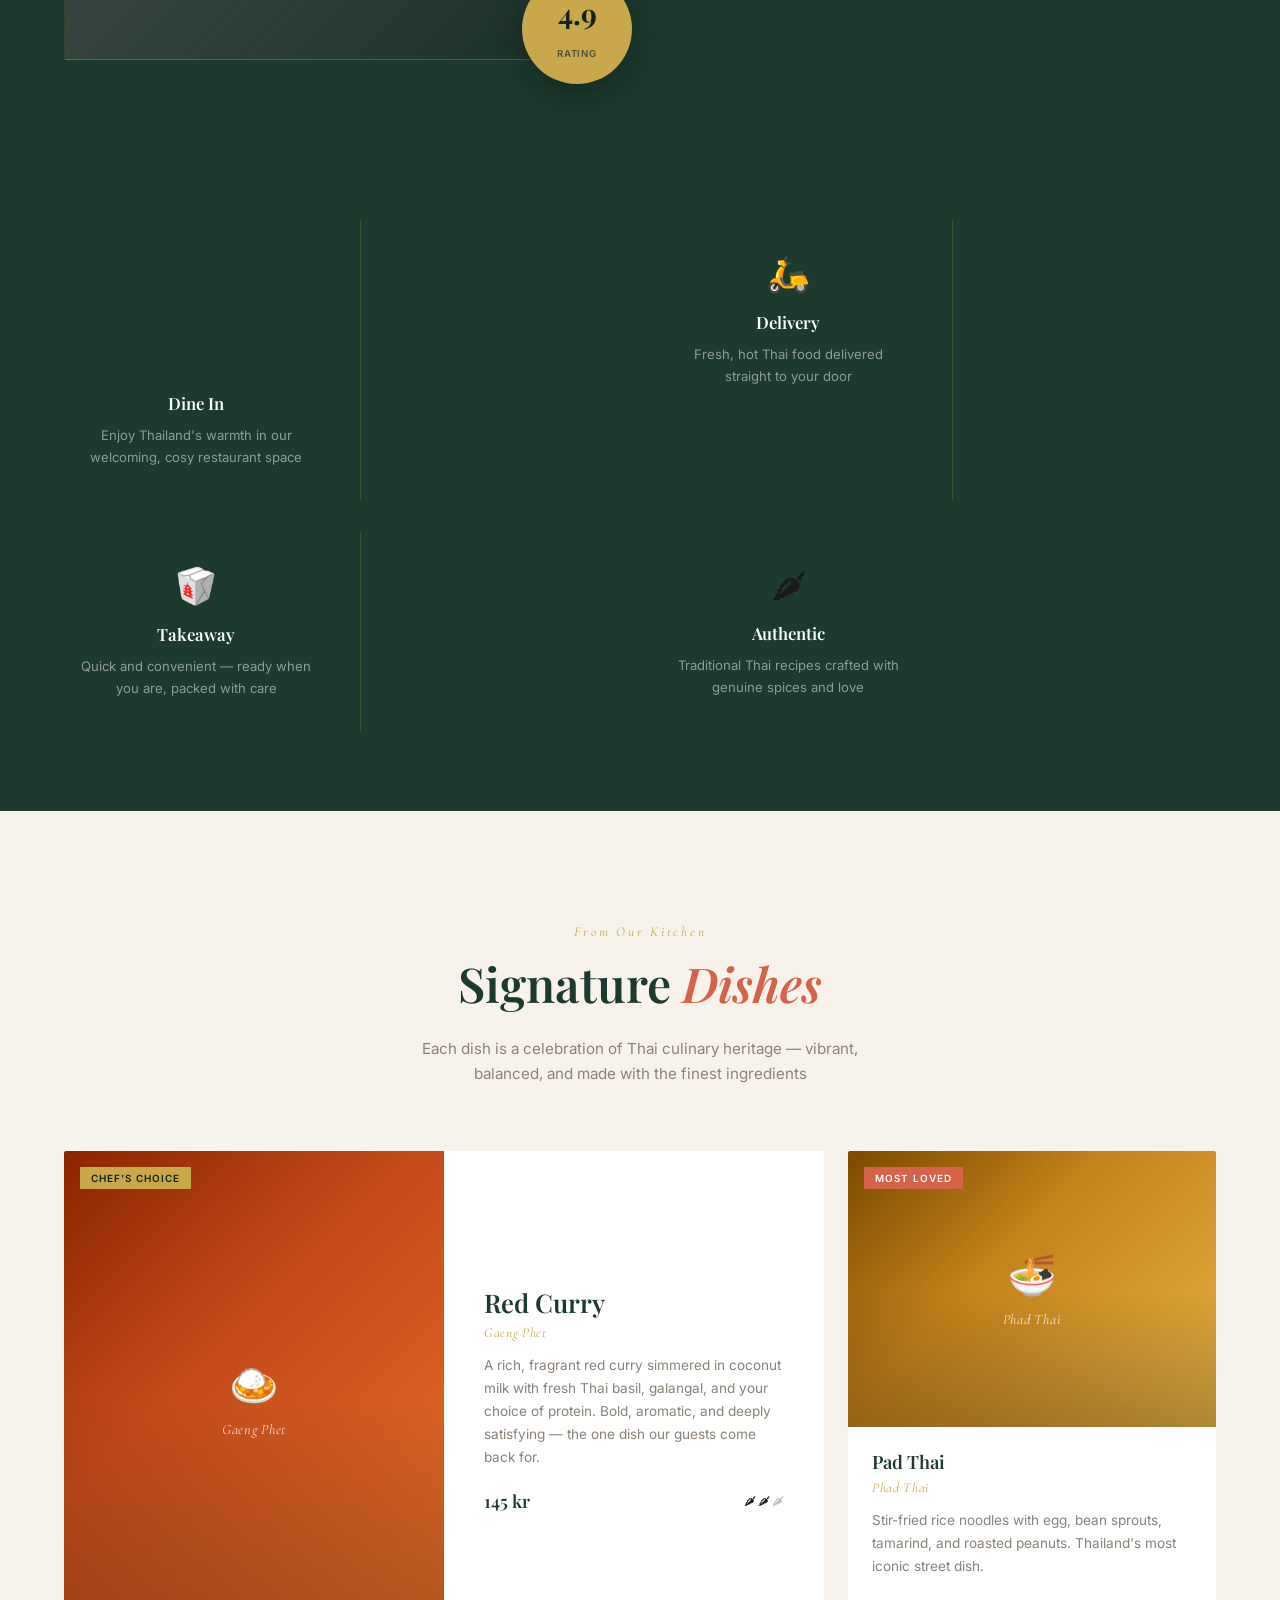
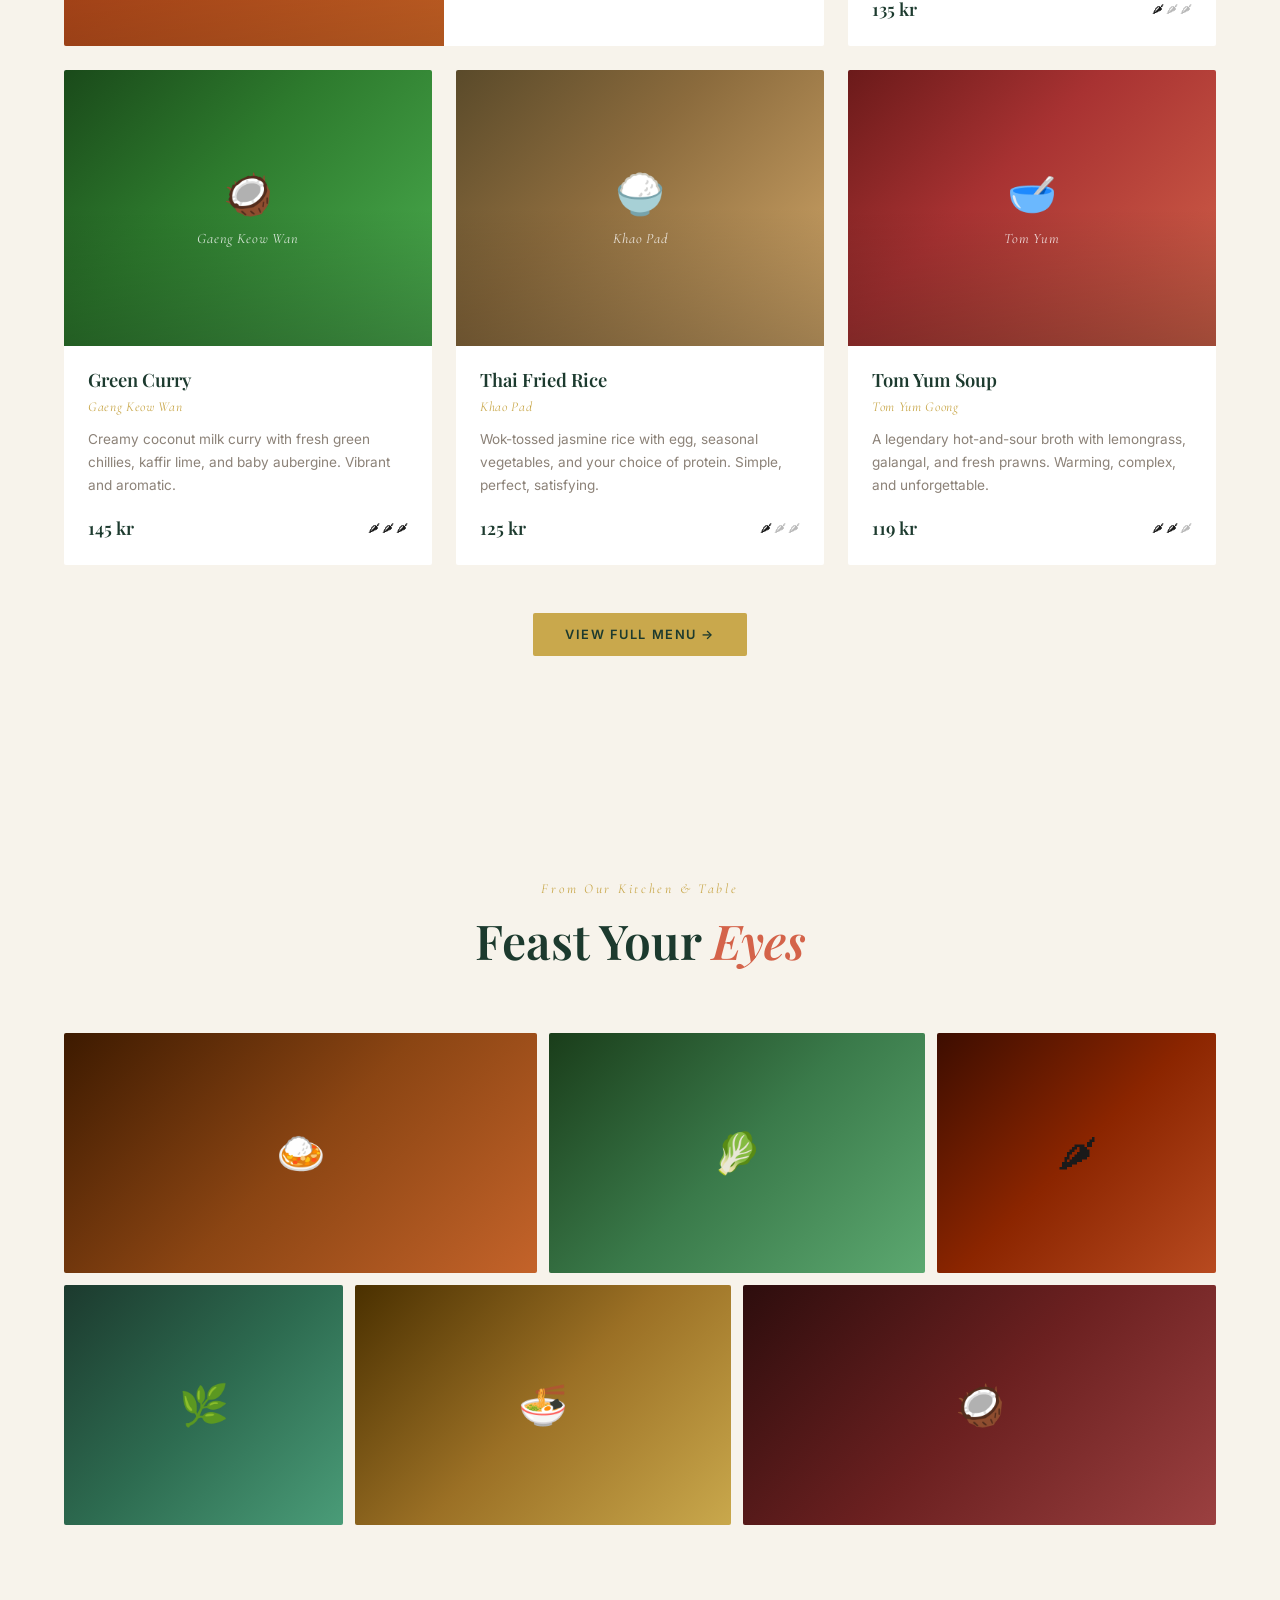
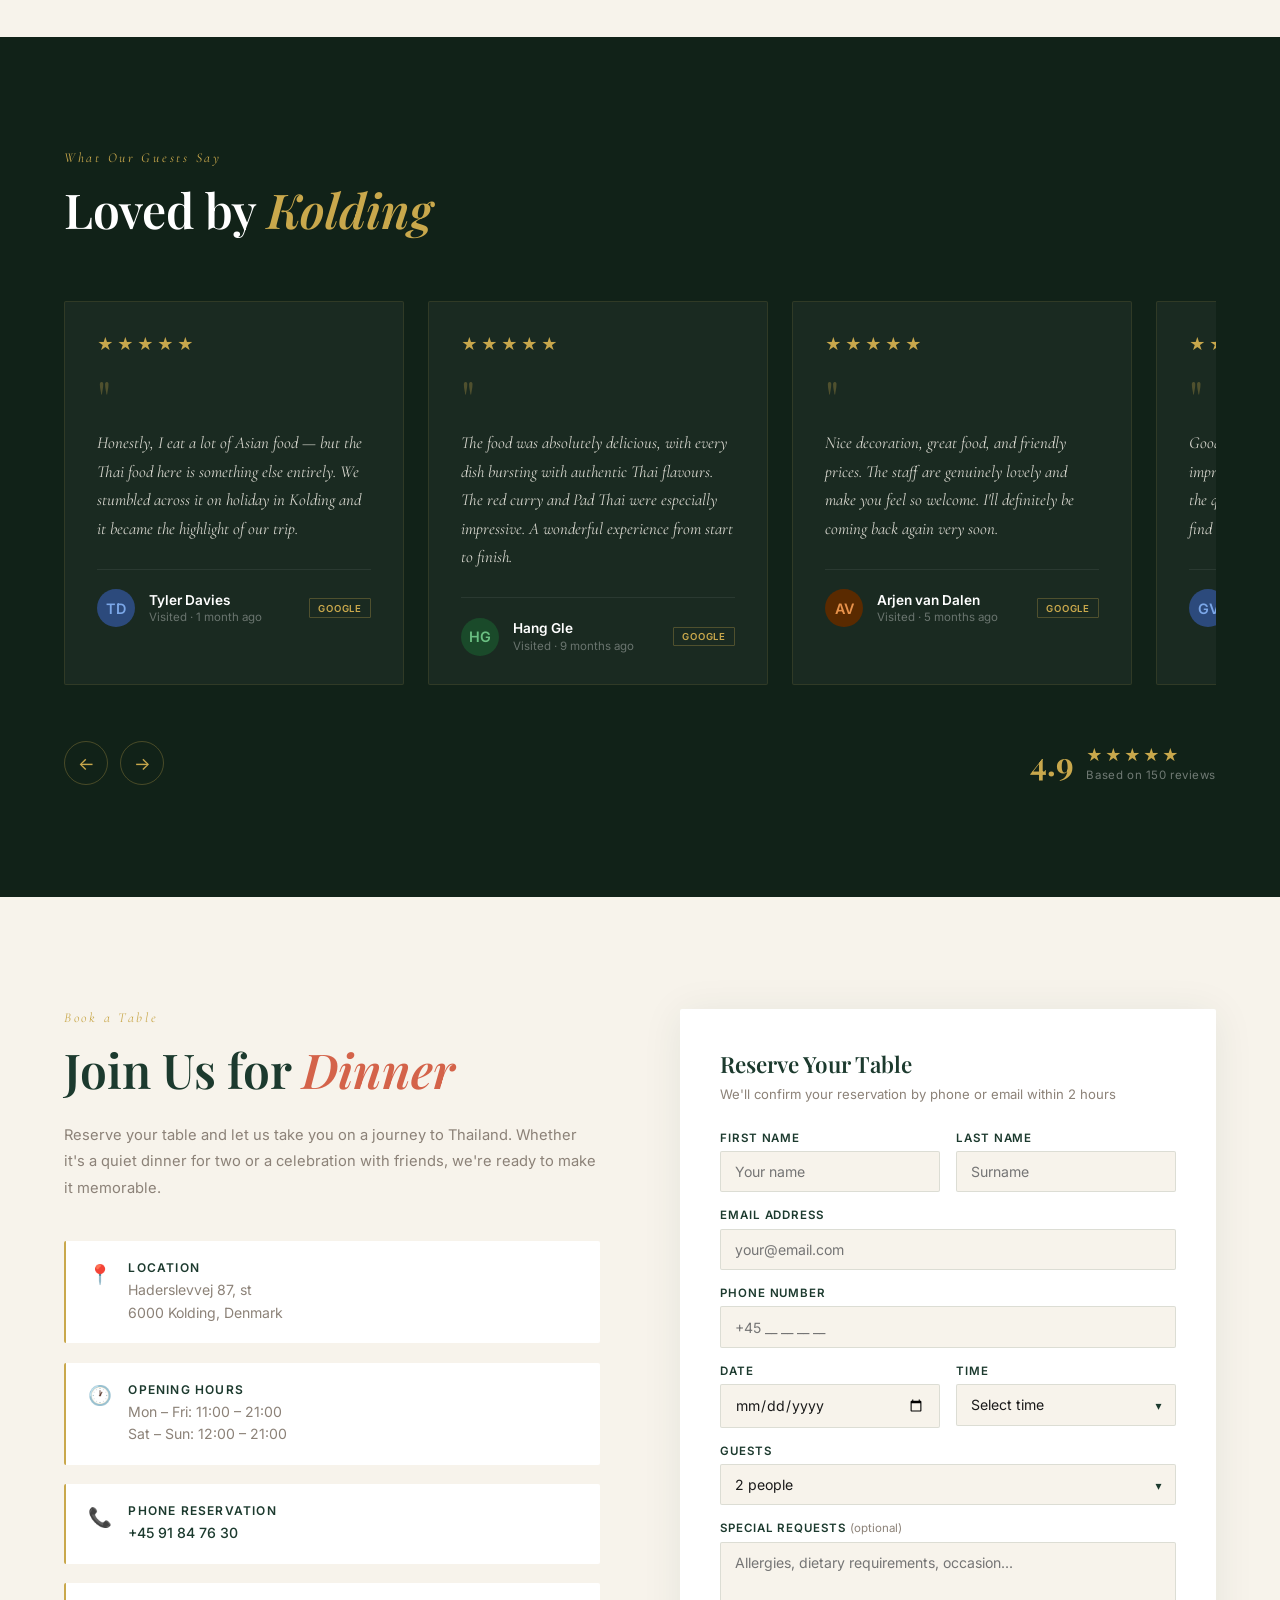
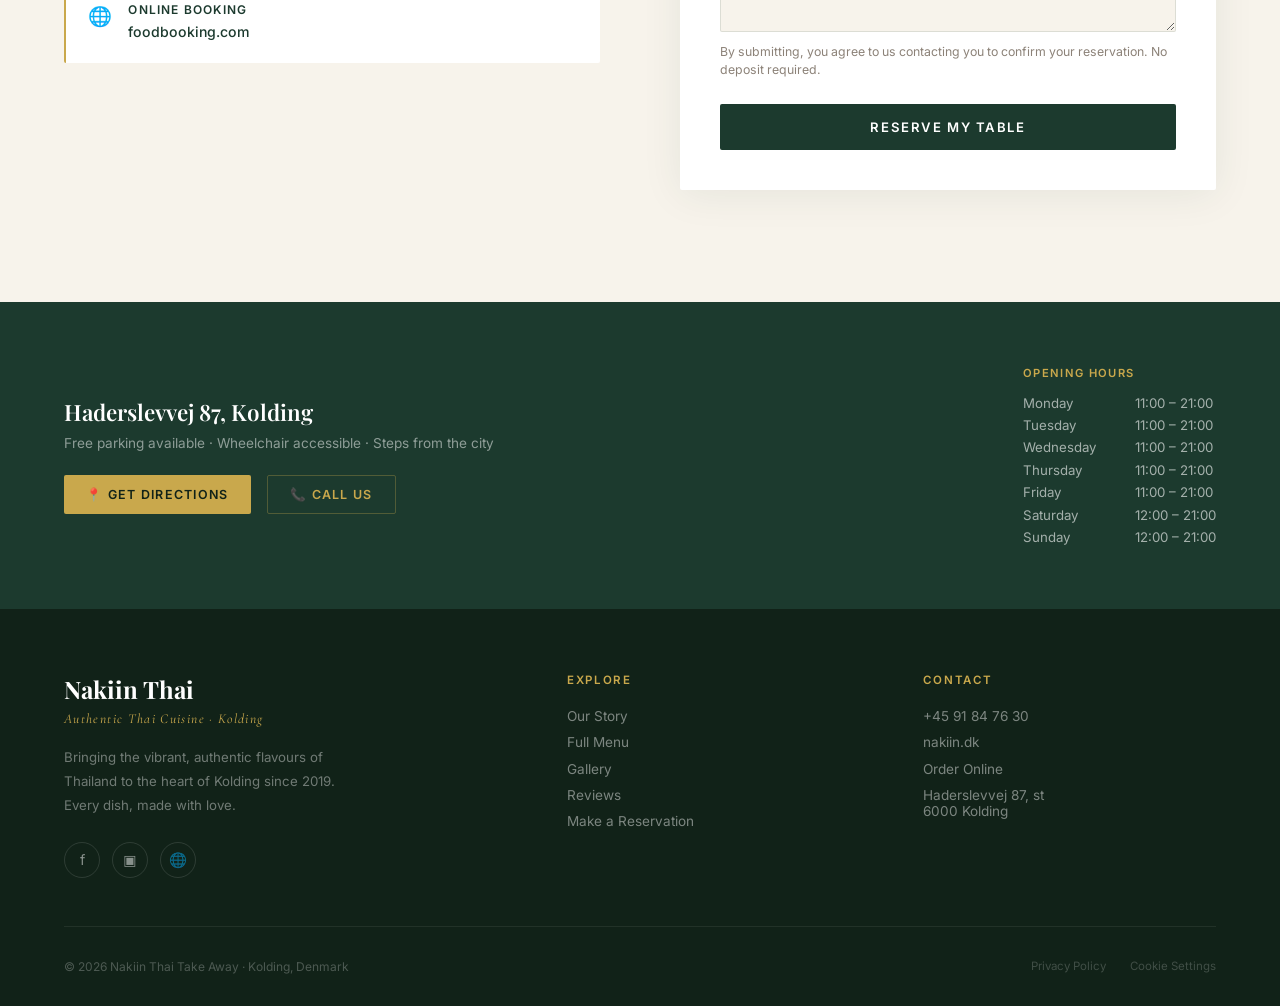
==== commit 800dca6a: "Corrected <link> elem instead of <style> error" ====
--- a/index.html
+++ b/index.html
@@ -8,8 +8,7 @@
 <link rel="preconnect" href="https://fonts.googleapis.com">
 <link rel="preconnect" href="https://fonts.gstatic.com" crossorigin>
 <link href="https://fonts.googleapis.com/css2?family=Playfair+Display:ital,wght@0,400;0,600;0,700;1,400;1,600&family=Cormorant+Garamond:ital,wght@0,300;0,400;1,300;1,400&family=Inter:wght@300;400;500;600&display=swap" rel="stylesheet">
-<style href="styles.css">
-</style>
+<link rel="stylesheet" href="styles.css">
 </head>
 <body>
 
--- a/styles.css
+++ b/styles.css
@@ -0,0 +1,1170 @@
+  /* ===== DESIGN TOKENS ===== */
+  :root {
+    --jade:       #1C3A2E;
+    --jade-light: #244D3D;
+    --jade-dark:  #112218;
+    --gold:       #C9A84C;
+    --gold-light: #DFC27A;
+    --gold-pale:  #F5EDD3;
+    --rice:       #F7F3EB;
+    --charcoal:   #1A1A1A;
+    --coral:      #D4634A;
+    --warm-grey:  #8C8278;
+    --white:      #FFFFFF;
+
+    --ff-display: 'Playfair Display', Georgia, serif;
+    --ff-accent:  'Cormorant Garamond', Georgia, serif;
+    --ff-body:    'Inter', system-ui, sans-serif;
+
+    --nav-h: 72px;
+    --transition: 0.4s cubic-bezier(0.25, 0.46, 0.45, 0.94);
+  }
+
+  /* ===== RESET & BASE ===== */
+  *, *::before, *::after { box-sizing: border-box; margin: 0; padding: 0; }
+  html { scroll-behavior: smooth; font-size: 16px; }
+  body {
+    font-family: var(--ff-body);
+    background: var(--rice);
+    color: var(--charcoal);
+    overflow-x: hidden;
+    -webkit-font-smoothing: antialiased;
+  }
+  img { display: block; max-width: 100%; }
+  a { text-decoration: none; color: inherit; }
+  button { cursor: pointer; border: none; background: none; font-family: inherit; }
+
+  /* ===== SCROLLBAR ===== */
+  ::-webkit-scrollbar { width: 6px; }
+  ::-webkit-scrollbar-track { background: var(--jade-dark); }
+  ::-webkit-scrollbar-thumb { background: var(--gold); border-radius: 3px; }
+
+  /* ===== NAVIGATION ===== */
+  .nav {
+    position: fixed;
+    top: 0; left: 0; right: 0;
+    height: var(--nav-h);
+    z-index: 100;
+    display: flex;
+    align-items: center;
+    justify-content: space-between;
+    padding: 0 5vw;
+    transition: background var(--transition), box-shadow var(--transition);
+  }
+  .nav.scrolled {
+    background: rgba(17, 34, 24, 0.97);
+    backdrop-filter: blur(12px);
+    box-shadow: 0 1px 0 rgba(201,168,76,0.2);
+  }
+  .nav-logo {
+    display: flex;
+    flex-direction: column;
+    line-height: 1;
+  }
+  .nav-logo span:first-child {
+    font-family: var(--ff-display);
+    font-size: 1.35rem;
+    font-weight: 700;
+    color: var(--white);
+    letter-spacing: 0.02em;
+  }
+  .nav-logo span:last-child {
+    font-family: var(--ff-accent);
+    font-size: 0.7rem;
+    color: var(--gold);
+    letter-spacing: 0.25em;
+    text-transform: uppercase;
+    margin-top: 2px;
+  }
+  .nav-links {
+    display: flex;
+    gap: 2.5rem;
+    list-style: none;
+  }
+  .nav-links a {
+    font-size: 0.8rem;
+    font-weight: 500;
+    letter-spacing: 0.12em;
+    text-transform: uppercase;
+    color: rgba(255,255,255,0.75);
+    transition: color 0.25s;
+  }
+  .nav-links a:hover { color: var(--gold); }
+  .nav-cta {
+    font-size: 0.78rem;
+    font-weight: 600;
+    letter-spacing: 0.1em;
+    text-transform: uppercase;
+    color: var(--jade);
+    background: var(--gold);
+    padding: 0.55rem 1.4rem;
+    border-radius: 2px;
+    transition: background 0.25s, transform 0.2s;
+  }
+  .nav-cta:hover { background: var(--gold-light); transform: translateY(-1px); }
+  .nav-burger {
+    display: none;
+    flex-direction: column;
+    gap: 5px;
+    padding: 8px;
+  }
+  .nav-burger span {
+    width: 24px;
+    height: 1.5px;
+    background: var(--white);
+    display: block;
+    transition: var(--transition);
+  }
+
+  /* ===== HERO ===== */
+  .hero {
+    position: relative;
+    height: 100vh;
+    min-height: 640px;
+    display: flex;
+    align-items: center;
+    justify-content: center;
+    overflow: hidden;
+    background: var(--jade-dark);
+  }
+  .hero-bg {
+    position: absolute;
+    inset: 0;
+    background:
+      radial-gradient(ellipse 70% 60% at 60% 40%, rgba(201,168,76,0.08) 0%, transparent 60%),
+      radial-gradient(ellipse 50% 80% at 20% 80%, rgba(212,99,74,0.06) 0%, transparent 50%),
+      linear-gradient(160deg, #0D2018 0%, #1C3A2E 50%, #0A1A11 100%);
+  }
+  /* Thai lotus/geometric SVG pattern overlay */
+  .hero-pattern {
+    position: absolute;
+    inset: 0;
+    opacity: 0.04;
+    background-image: url("data:image/svg+xml,%3Csvg xmlns='http://www.w3.org/2000/svg' width='80' height='80' viewBox='0 0 80 80'%3E%3Cg fill='%23C9A84C'%3E%3Cpath d='M40 0 L50 30 L80 40 L50 50 L40 80 L30 50 L0 40 L30 30Z'/%3E%3Ccircle cx='40' cy='40' r='8' fill='none' stroke='%23C9A84C' stroke-width='1'/%3E%3C/g%3E%3C/svg%3E");
+    background-size: 80px 80px;
+  }
+  .hero-content {
+    position: relative;
+    text-align: center;
+    padding: 0 1.5rem;
+    max-width: 900px;
+  }
+  .hero-eyebrow {
+    font-family: var(--ff-accent);
+    font-size: 1rem;
+    font-style: italic;
+    color: var(--gold);
+    letter-spacing: 0.2em;
+    margin-bottom: 1.5rem;
+    opacity: 0;
+    transform: translateY(20px);
+    animation: fadeUp 0.9s 0.3s forwards;
+  }
+  .hero-title {
+    font-family: var(--ff-display);
+    font-size: clamp(3.5rem, 9vw, 7.5rem);
+    font-weight: 700;
+    color: var(--white);
+    line-height: 0.95;
+    letter-spacing: -0.01em;
+    margin-bottom: 0.2em;
+    opacity: 0;
+    animation: fadeUp 0.9s 0.5s forwards;
+  }
+  .hero-title em {
+    font-style: italic;
+    color: var(--gold);
+  }
+  .hero-subtitle {
+    font-family: var(--ff-accent);
+    font-size: clamp(1.1rem, 2.5vw, 1.6rem);
+    font-weight: 300;
+    color: rgba(247,243,235,0.7);
+    letter-spacing: 0.08em;
+    margin-bottom: 2.5rem;
+    opacity: 0;
+    animation: fadeUp 0.9s 0.7s forwards;
+  }
+  .hero-stars {
+    display: flex;
+    align-items: center;
+    justify-content: center;
+    gap: 0.6rem;
+    margin-bottom: 2.8rem;
+    opacity: 0;
+    animation: fadeUp 0.9s 0.85s forwards;
+  }
+  .stars-row { display: flex; gap: 3px; }
+  .star { color: var(--gold); font-size: 1rem; }
+  .hero-stars-text {
+    font-family: var(--ff-body);
+    font-size: 0.8rem;
+    font-weight: 500;
+    color: rgba(255,255,255,0.55);
+    letter-spacing: 0.08em;
+    text-transform: uppercase;
+  }
+  .hero-actions {
+    display: flex;
+    gap: 1rem;
+    justify-content: center;
+    flex-wrap: wrap;
+    opacity: 0;
+    animation: fadeUp 0.9s 1s forwards;
+  }
+  .btn-primary {
+    display: inline-flex;
+    align-items: center;
+    gap: 0.5rem;
+    font-size: 0.8rem;
+    font-weight: 600;
+    letter-spacing: 0.12em;
+    text-transform: uppercase;
+    color: var(--jade);
+    background: var(--gold);
+    padding: 0.9rem 2rem;
+    border-radius: 2px;
+    transition: background 0.25s, transform 0.2s, box-shadow 0.2s;
+  }
+  .btn-primary:hover {
+    background: var(--gold-light);
+    transform: translateY(-2px);
+    box-shadow: 0 8px 30px rgba(201,168,76,0.3);
+  }
+  .btn-outline {
+    display: inline-flex;
+    align-items: center;
+    gap: 0.5rem;
+    font-size: 0.8rem;
+    font-weight: 600;
+    letter-spacing: 0.12em;
+    text-transform: uppercase;
+    color: var(--white);
+    border: 1px solid rgba(255,255,255,0.3);
+    padding: 0.9rem 2rem;
+    border-radius: 2px;
+    transition: border-color 0.25s, background 0.25s, transform 0.2s;
+  }
+  .btn-outline:hover {
+    border-color: var(--gold);
+    color: var(--gold);
+    transform: translateY(-2px);
+  }
+  .hero-scroll {
+    position: absolute;
+    bottom: 2.5rem;
+    left: 50%;
+    transform: translateX(-50%);
+    display: flex;
+    flex-direction: column;
+    align-items: center;
+    gap: 0.5rem;
+    opacity: 0;
+    animation: fadeUp 0.9s 1.3s forwards;
+  }
+  .scroll-line {
+    width: 1px;
+    height: 50px;
+    background: linear-gradient(to bottom, transparent, var(--gold));
+    animation: scrollPulse 2s 1.5s ease-in-out infinite;
+  }
+  .scroll-label {
+    font-size: 0.65rem;
+    letter-spacing: 0.2em;
+    text-transform: uppercase;
+    color: var(--gold);
+    opacity: 0.7;
+    writing-mode: vertical-rl;
+    transform: rotate(180deg);
+  }
+
+  /* ===== ABOUT STRIP ===== */
+  .about-strip {
+    background: var(--jade);
+    padding: 5rem 5vw;
+    display: grid;
+    grid-template-columns: 1fr 1fr;
+    gap: 4rem;
+    align-items: center;
+  }
+  .about-visual {
+    position: relative;
+  }
+  .about-img-main {
+    width: 100%;
+    aspect-ratio: 4/5;
+    border-radius: 2px;
+    object-fit: cover;
+    background: linear-gradient(135deg, #1C4A35 0%, #0D2518 100%);
+    display: flex;
+    align-items: center;
+    justify-content: center;
+  }
+  .img-placeholder {
+    width: 100%;
+    aspect-ratio: 4/5;
+    background: linear-gradient(135deg, rgb(93, 93, 93), rgba(9, 9, 9, 0.189));
+    border-radius: 2px;
+    opacity: 0.9;
+    display: flex;
+    flex-direction: column;
+    align-items: center;
+    justify-content: center;
+    gap: 1rem;
+    position: relative;
+    overflow: hidden;
+    border: 1px solid rgba(201,168,76,0.15);
+  }
+  .img-placeholder::before {
+    content: '';
+    position: absolute;
+    inset: 0;
+    background: radial-gradient(ellipse at 30% 30%, rgba(201,168,76,0.12) 0%, transparent 60%);
+  }
+  .img-placeholder-icon {
+    font-size: 3rem;
+    opacity: 0.4;
+  }
+  .img-placeholder-label {
+    font-family: var(--ff-accent);
+    font-size: 0.85rem;
+    font-style: italic;
+    color: rgba(201,168,76,0.5);
+    letter-spacing: 0.1em;
+  }
+  .about-badge {
+    position: absolute;
+    bottom: -1.5rem;
+    right: -1.5rem;
+    width: 110px;
+    height: 110px;
+    background: var(--gold);
+    border-radius: 50%;
+    display: flex;
+    flex-direction: column;
+    align-items: center;
+    justify-content: center;
+    box-shadow: 0 8px 32px rgba(0,0,0,0.3);
+  }
+  .badge-num {
+    font-family: var(--ff-display);
+    font-size: 1.8rem;
+    font-weight: 700;
+    color: var(--jade-dark);
+    line-height: 1;
+  }
+  .badge-label {
+    font-size: 0.6rem;
+    font-weight: 600;
+    letter-spacing: 0.1em;
+    text-transform: uppercase;
+    color: rgba(28,58,46,0.75);
+  }
+  .about-text { color: var(--white); }
+  .section-eyebrow {
+    font-family: var(--ff-accent);
+    font-size: 0.85rem;
+    font-style: italic;
+    color: var(--gold);
+    letter-spacing: 0.2em;
+    display: block;
+    margin-bottom: 1rem;
+  }
+  .section-title {
+    font-family: var(--ff-display);
+    font-size: clamp(2rem, 4vw, 3rem);
+    font-weight: 600;
+    line-height: 1.15;
+    margin-bottom: 1.5rem;
+  }
+  .section-title .accent { color: var(--gold); font-style: italic; }
+  .about-body {
+    font-size: 0.95rem;
+    line-height: 1.85;
+    color: rgba(247,243,235,0.7);
+    margin-bottom: 2rem;
+  }
+  .about-stats {
+    display: flex;
+    gap: 2.5rem;
+    padding-top: 1.5rem;
+    border-top: 1px solid rgba(201,168,76,0.2);
+  }
+  .stat-item {}
+  .stat-num {
+    font-family: var(--ff-display);
+    font-size: 2rem;
+    font-weight: 700;
+    color: var(--gold);
+    line-height: 1;
+  }
+  .stat-label {
+    font-size: 0.72rem;
+    letter-spacing: 0.1em;
+    text-transform: uppercase;
+    color: rgba(255,255,255,0.45);
+    margin-top: 0.3rem;
+  }
+
+  /* ===== FEATURED DISHES ===== */
+  .menu-section {
+    padding: 7rem 5vw;
+    background: var(--rice);
+  }
+  .section-header {
+    text-align: center;
+    margin-bottom: 4rem;
+  }
+  .section-header .section-title { color: var(--jade); }
+  .section-header .section-body {
+    font-size: 0.95rem;
+    color: var(--warm-grey);
+    max-width: 500px;
+    margin: 0.8rem auto 0;
+    line-height: 1.7;
+  }
+  .menu-grid {
+    display: grid;
+    grid-template-columns: repeat(3, 1fr);
+    gap: 1.5rem;
+  }
+  .dish-card {
+    background: var(--white);
+    border-radius: 2px;
+    overflow: hidden;
+    transition: transform 0.35s, box-shadow 0.35s;
+    cursor: pointer;
+    position: relative;
+  }
+  .dish-card:hover {
+    transform: translateY(-6px);
+    box-shadow: 0 20px 60px rgba(28,58,46,0.12);
+  }
+  .dish-card.featured {
+    grid-column: span 2;
+    grid-row: span 1;
+    display: grid;
+    grid-template-columns: 1fr 1fr;
+  }
+  .dish-img {
+    position: relative;
+    overflow: hidden;
+  }
+  .dish-card:not(.featured) .dish-img { aspect-ratio: 4/3; }
+  .dish-card.featured .dish-img { min-height: 320px; }
+  .dish-img-inner {
+    width: 100%;
+    height: 100%;
+    transition: transform 0.6s;
+  }
+  .dish-card:hover .dish-img-inner { transform: scale(1.05); }
+  /* Food image placeholders with gradients suggesting dish colors */
+  .food-ph {
+    width: 100%;
+    height: 100%;
+    min-height: 200px;
+    display: flex;
+    flex-direction: column;
+    align-items: center;
+    justify-content: center;
+    gap: 0.75rem;
+    position: relative;
+    overflow: hidden;
+  }
+  .food-ph::after {
+    content: '';
+    position: absolute;
+    inset: 0;
+    background: linear-gradient(to top, rgba(0,0,0,0.25) 0%, transparent 50%);
+  }
+  .food-ph-icon { font-size: 2.5rem; position: relative; z-index: 1; }
+  .food-ph-name {
+    font-family: var(--ff-accent);
+    font-style: italic;
+    font-size: 0.9rem;
+    color: rgba(255,255,255,0.8);
+    position: relative;
+    z-index: 1;
+    letter-spacing: 0.05em;
+  }
+  .ph-red-curry { background: linear-gradient(135deg, #8B2500 0%, #C44B1A 40%, #E8722A 100%); }
+  .ph-pad-thai  { background: linear-gradient(135deg, #7A4A00 0%, #C4821A 40%, #E8B445 100%); }
+  .ph-green-curry { background: linear-gradient(135deg, #1A4A1A 0%, #2D7A2D 40%, #4CAF50 100%); }
+  .ph-khao-pad  { background: linear-gradient(135deg, #5A4A2A 0%, #8B6B3D 40%, #D4A96A 100%); }
+  .ph-tom-yum   { background: linear-gradient(135deg, #6B1A1A 0%, #A83232 40%, #D4634A 100%); }
+
+  .dish-tag {
+    position: absolute;
+    top: 1rem;
+    left: 1rem;
+    z-index: 2;
+    font-size: 0.62rem;
+    font-weight: 600;
+    letter-spacing: 0.1em;
+    text-transform: uppercase;
+    padding: 0.3rem 0.7rem;
+    border-radius: 1px;
+    background: var(--gold);
+    color: var(--jade-dark);
+  }
+  .dish-tag.tag-new { background: var(--coral); color: white; }
+  .dish-info {
+    padding: 1.4rem 1.5rem 1.6rem;
+  }
+  .dish-card.featured .dish-info {
+    display: flex;
+    flex-direction: column;
+    justify-content: center;
+    padding: 2.5rem;
+  }
+  .dish-name {
+    font-family: var(--ff-display);
+    font-size: 1.15rem;
+    font-weight: 600;
+    color: var(--jade);
+    margin-bottom: 0.4rem;
+    line-height: 1.25;
+  }
+  .dish-card.featured .dish-name { font-size: 1.6rem; }
+  .dish-thai {
+    font-family: var(--ff-accent);
+    font-size: 0.85rem;
+    font-style: italic;
+    color: var(--gold);
+    letter-spacing: 0.05em;
+    margin-bottom: 0.8rem;
+    display: block;
+  }
+  .dish-desc {
+    font-size: 0.85rem;
+    line-height: 1.7;
+    color: var(--warm-grey);
+    margin-bottom: 1.2rem;
+  }
+  .dish-footer {
+    display: flex;
+    align-items: center;
+    justify-content: space-between;
+  }
+  .dish-price {
+    font-family: var(--ff-display);
+    font-size: 1.1rem;
+    font-weight: 600;
+    color: var(--jade);
+  }
+  .dish-spice { display: flex; gap: 2px; font-size: 0.75rem; }
+  .chili { opacity: 0.3; }
+  .chili.hot { opacity: 1; }
+  .menu-cta-wrap { text-align: center; margin-top: 3rem; }
+
+  /* ===== EXPERIENCE STRIP ===== */
+  .experience {
+    background: var(--jade);
+    padding: 5rem 5vw;
+  }
+  .experience-grid {
+    display: grid;
+    grid-template-columns: repeat(4, 1fr);
+    gap: 2rem;
+    text-align: center;
+  }
+  .exp-item { padding: 2rem 1rem; }
+  .exp-icon {
+    font-size: 2.2rem;
+    margin-bottom: 1rem;
+    display: block;
+  }
+  .exp-title {
+    font-family: var(--ff-display);
+    font-size: 1.05rem;
+    font-weight: 600;
+    color: var(--white);
+    margin-bottom: 0.6rem;
+  }
+  .exp-desc {
+    font-size: 0.82rem;
+    line-height: 1.7;
+    color: rgba(255,255,255,0.5);
+  }
+  .exp-divider {
+    width: 1px;
+    background: rgba(201,168,76,0.2);
+    align-self: stretch;
+  }
+
+  /* ===== GALLERY ===== */
+  .gallery-section {
+    padding: 7rem 5vw;
+    background: var(--rice);
+  }
+  .gallery-grid {
+    display: grid;
+    grid-template-columns: repeat(12, 1fr);
+    grid-template-rows: repeat(2, 240px);
+    gap: 0.75rem;
+    margin-top: 3rem;
+  }
+  .gal-item {
+    border-radius: 2px;
+    overflow: hidden;
+    position: relative;
+  }
+  .gal-item:nth-child(1) { grid-column: span 5; }
+  .gal-item:nth-child(2) { grid-column: span 4; }
+  .gal-item:nth-child(3) { grid-column: span 3; }
+  .gal-item:nth-child(4) { grid-column: span 3; }
+  .gal-item:nth-child(5) { grid-column: span 4; }
+  .gal-item:nth-child(6) { grid-column: span 5; }
+  .gal-ph {
+    width: 100%;
+    height: 100%;
+    transition: transform 0.5s;
+  }
+  .gal-item:hover .gal-ph { transform: scale(1.05); }
+  .gal-overlay {
+    position: absolute;
+    inset: 0;
+    background: linear-gradient(to top, rgba(17,34,24,0.6) 0%, transparent 60%);
+    opacity: 0;
+    transition: opacity 0.35s;
+    display: flex;
+    align-items: flex-end;
+    padding: 1.2rem;
+  }
+  .gal-item:hover .gal-overlay { opacity: 1; }
+  .gal-label {
+    font-family: var(--ff-accent);
+    font-style: italic;
+    font-size: 0.9rem;
+    color: rgba(255,255,255,0.9);
+  }
+  .ph-g1 { background: linear-gradient(135deg, #3D1A00 0%, #8B4513 100%); }
+  .ph-g2 { background: linear-gradient(135deg, #1A3D1A 0%, #4A7C59 100%); }
+  .ph-g3 { background: linear-gradient(135deg, #3D0D00 0%, #8B2500 100%); }
+  .ph-g4 { background: linear-gradient(135deg, #1C3A2E 0%, #4A8C6A 100%); }
+  .ph-g5 { background: linear-gradient(135deg, #4A3000 0%, #9B7025 100%); }
+  .ph-g6 { background: linear-gradient(135deg, #2D0D0D 0%, #6B2020 100%); }
+
+  /* ===== REVIEWS ===== */
+  .reviews-section {
+    background: var(--jade-dark);
+    padding: 7rem 5vw;
+    overflow: hidden;
+  }
+  .reviews-section .section-title { color: var(--white); }
+  .reviews-track {
+    display: flex;
+    gap: 1.5rem;
+    margin-top: 3rem;
+    overflow-x: auto;
+    scrollbar-width: none;
+    padding-bottom: 1rem;
+    scroll-snap-type: x mandatory;
+  }
+  .reviews-track::-webkit-scrollbar { display: none; }
+  .review-card {
+    background: rgba(255,255,255,0.04);
+    border: 1px solid rgba(201,168,76,0.12);
+    border-radius: 2px;
+    padding: 2rem 2rem 1.8rem;
+    min-width: 340px;
+    max-width: 340px;
+    scroll-snap-align: start;
+    flex-shrink: 0;
+    transition: border-color 0.3s, background 0.3s;
+  }
+  .review-card:hover {
+    border-color: rgba(201,168,76,0.3);
+    background: rgba(255,255,255,0.06);
+  }
+  .review-stars { display: flex; gap: 3px; margin-bottom: 1.2rem; }
+  .review-text {
+    font-family: var(--ff-accent);
+    font-size: 1.05rem;
+    font-style: italic;
+    line-height: 1.7;
+    color: rgba(247,243,235,0.85);
+    margin-bottom: 1.6rem;
+  }
+  .review-quote-mark {
+    font-family: var(--ff-display);
+    font-size: 3rem;
+    color: var(--gold);
+    opacity: 0.3;
+    line-height: 1;
+    margin-bottom: 0.5rem;
+    display: block;
+  }
+  .review-author {
+    display: flex;
+    align-items: center;
+    gap: 0.9rem;
+    border-top: 1px solid rgba(255,255,255,0.07);
+    padding-top: 1.2rem;
+  }
+  .reviewer-avatar {
+    width: 38px;
+    height: 38px;
+    border-radius: 50%;
+    display: flex;
+    align-items: center;
+    justify-content: center;
+    font-size: 0.9rem;
+    font-weight: 600;
+    flex-shrink: 0;
+  }
+  .av-blue   { background: #2C4A7C; color: #7BA7E8; }
+  .av-green  { background: #1A4A2A; color: #6ABF82; }
+  .av-orange { background: #5A2A00; color: #E8924A; }
+  .reviewer-name {
+    font-size: 0.85rem;
+    font-weight: 600;
+    color: var(--white);
+  }
+  .reviewer-meta {
+    font-size: 0.72rem;
+    color: rgba(255,255,255,0.35);
+    margin-top: 0.15rem;
+  }
+  .review-badge {
+    margin-left: auto;
+    font-size: 0.6rem;
+    font-weight: 600;
+    letter-spacing: 0.08em;
+    text-transform: uppercase;
+    color: var(--gold);
+    border: 1px solid rgba(201,168,76,0.3);
+    padding: 0.2rem 0.5rem;
+    border-radius: 1px;
+  }
+  .reviews-nav {
+    display: flex;
+    gap: 0.75rem;
+    margin-top: 2.5rem;
+    align-items: center;
+  }
+  .rev-btn {
+    width: 44px;
+    height: 44px;
+    border-radius: 50%;
+    border: 1px solid rgba(201,168,76,0.3);
+    display: flex;
+    align-items: center;
+    justify-content: center;
+    color: var(--gold);
+    font-size: 1.1rem;
+    transition: background 0.25s, border-color 0.25s;
+    cursor: pointer;
+    background: transparent;
+  }
+  .rev-btn:hover { background: rgba(201,168,76,0.1); border-color: var(--gold); }
+  .rev-summary {
+    margin-left: auto;
+    display: flex;
+    align-items: center;
+    gap: 0.75rem;
+  }
+  .rev-big-num {
+    font-family: var(--ff-display);
+    font-size: 2rem;
+    font-weight: 700;
+    color: var(--gold);
+    line-height: 1;
+  }
+  .rev-big-details { }
+  .rev-big-stars { display: flex; gap: 2px; }
+  .rev-big-count {
+    font-size: 0.72rem;
+    color: rgba(255,255,255,0.4);
+    margin-top: 0.2rem;
+    letter-spacing: 0.05em;
+  }
+
+  /* ===== RESERVATION ===== */
+  .reservation {
+    padding: 7rem 5vw;
+    background: var(--rice);
+    display: grid;
+    grid-template-columns: 1fr 1fr;
+    gap: 5rem;
+    align-items: start;
+  }
+  .res-info { }
+  .res-info .section-title { color: var(--jade); }
+  .res-body {
+    font-size: 0.92rem;
+    line-height: 1.8;
+    color: var(--warm-grey);
+    margin: 1rem 0 2.5rem;
+  }
+  .res-details { display: flex; flex-direction: column; gap: 1.2rem; }
+  .res-detail {
+    display: flex;
+    align-items: flex-start;
+    gap: 1rem;
+    padding: 1.2rem 1.4rem;
+    background: var(--white);
+    border-radius: 2px;
+    border-left: 2px solid var(--gold);
+  }
+  .res-detail-icon { font-size: 1.2rem; flex-shrink: 0; margin-top: 0.1rem; }
+  .res-detail-title {
+    font-size: 0.75rem;
+    font-weight: 600;
+    letter-spacing: 0.1em;
+    text-transform: uppercase;
+    color: var(--jade);
+    margin-bottom: 0.25rem;
+  }
+  .res-detail-text {
+    font-size: 0.88rem;
+    color: var(--warm-grey);
+    line-height: 1.6;
+  }
+  .res-detail-text a { color: var(--jade); font-weight: 500; }
+  .res-form-wrap {
+    background: var(--white);
+    border-radius: 2px;
+    padding: 2.5rem;
+    box-shadow: 0 4px 40px rgba(28,58,46,0.08);
+  }
+  .res-form-title {
+    font-family: var(--ff-display);
+    font-size: 1.4rem;
+    font-weight: 600;
+    color: var(--jade);
+    margin-bottom: 0.4rem;
+  }
+  .res-form-sub {
+    font-size: 0.82rem;
+    color: var(--warm-grey);
+    margin-bottom: 1.8rem;
+  }
+  .form-row { display: grid; grid-template-columns: 1fr 1fr; gap: 1rem; }
+  .form-group { display: flex; flex-direction: column; gap: 0.4rem; margin-bottom: 1rem; }
+  .form-label {
+    font-size: 0.72rem;
+    font-weight: 600;
+    letter-spacing: 0.08em;
+    text-transform: uppercase;
+    color: var(--jade);
+  }
+  .form-input, .form-select, .form-textarea {
+    font-family: var(--ff-body);
+    font-size: 0.88rem;
+    color: var(--charcoal);
+    background: var(--rice);
+    border: 1px solid rgba(28,58,46,0.12);
+    border-radius: 2px;
+    padding: 0.7rem 0.9rem;
+    width: 100%;
+    outline: none;
+    transition: border-color 0.2s, box-shadow 0.2s;
+    appearance: none;
+  }
+  .form-input:focus, .form-select:focus, .form-textarea:focus {
+    border-color: var(--jade);
+    box-shadow: 0 0 0 3px rgba(28,58,46,0.08);
+  }
+  .form-textarea { resize: vertical; min-height: 90px; }
+  .form-select-wrap { position: relative; }
+  .form-select-wrap::after {
+    content: '▾';
+    position: absolute;
+    right: 0.9rem;
+    top: 50%;
+    transform: translateY(-50%);
+    color: var(--jade);
+    pointer-events: none;
+    font-size: 0.75rem;
+  }
+  .form-note {
+    font-size: 0.77rem;
+    color: var(--warm-grey);
+    margin-top: -0.3rem;
+    margin-bottom: 1rem;
+    line-height: 1.5;
+  }
+  .form-submit {
+    width: 100%;
+    padding: 0.95rem;
+    background: var(--jade);
+    color: var(--white);
+    font-family: var(--ff-body);
+    font-size: 0.82rem;
+    font-weight: 600;
+    letter-spacing: 0.12em;
+    text-transform: uppercase;
+    border-radius: 2px;
+    border: none;
+    cursor: pointer;
+    transition: background 0.25s, transform 0.2s, box-shadow 0.2s;
+    margin-top: 0.5rem;
+  }
+  .form-submit:hover {
+    background: var(--jade-light);
+    transform: translateY(-1px);
+    box-shadow: 0 6px 24px rgba(28,58,46,0.2);
+  }
+  .form-success {
+    display: none;
+    text-align: center;
+    padding: 2rem;
+  }
+  .form-success-icon { font-size: 2.5rem; margin-bottom: 1rem; }
+  .form-success h3 {
+    font-family: var(--ff-display);
+    font-size: 1.3rem;
+    color: var(--jade);
+    margin-bottom: 0.5rem;
+  }
+  .form-success p { font-size: 0.88rem; color: var(--warm-grey); }
+
+  /* ===== MAP / LOCATION STRIP ===== */
+  .location-strip {
+    background: var(--jade);
+    padding: 4rem 5vw;
+    display: flex;
+    align-items: center;
+    justify-content: space-between;
+    gap: 3rem;
+    flex-wrap: wrap;
+  }
+  .loc-left { }
+  .loc-address {
+    font-family: var(--ff-display);
+    font-size: 1.4rem;
+    font-weight: 600;
+    color: var(--white);
+    margin-bottom: 0.5rem;
+  }
+  .loc-sub {
+    font-size: 0.85rem;
+    color: rgba(255,255,255,0.5);
+  }
+  .loc-actions {
+    display: flex;
+    gap: 1rem;
+    flex-wrap: wrap;
+  }
+  .loc-btn {
+    display: inline-flex;
+    align-items: center;
+    gap: 0.5rem;
+    font-size: 0.78rem;
+    font-weight: 600;
+    letter-spacing: 0.1em;
+    text-transform: uppercase;
+    padding: 0.7rem 1.4rem;
+    border-radius: 2px;
+    transition: var(--transition);
+  }
+  .loc-btn-gold {
+    background: var(--gold);
+    color: var(--jade-dark);
+  }
+  .loc-btn-gold:hover { background: var(--gold-light); }
+  .loc-btn-outline {
+    border: 1px solid rgba(201,168,76,0.3);
+    color: var(--gold);
+  }
+  .loc-btn-outline:hover { border-color: var(--gold); background: rgba(201,168,76,0.08); }
+  .loc-hours {
+    display: flex;
+    flex-direction: column;
+    gap: 0.4rem;
+  }
+  .loc-hours-title {
+    font-size: 0.7rem;
+    font-weight: 600;
+    letter-spacing: 0.12em;
+    text-transform: uppercase;
+    color: var(--gold);
+    margin-bottom: 0.5rem;
+  }
+  .loc-hour-row {
+    display: flex;
+    gap: 2rem;
+    font-size: 0.83rem;
+    color: rgba(255,255,255,0.6);
+  }
+  .loc-hour-row span:first-child { width: 80px; }
+  .loc-hour-today { color: var(--white); font-weight: 500; }
+  .loc-hour-open { color: #6ABF82; font-size: 0.7rem; font-weight: 600; letter-spacing: 0.08em; text-transform: uppercase; }
+
+  /* ===== FOOTER ===== */
+  .footer {
+    background: var(--jade-dark);
+    padding: 4rem 5vw 2rem;
+  }
+  .footer-top {
+    display: grid;
+    grid-template-columns: 1.5fr 1fr 1fr;
+    gap: 4rem;
+    padding-bottom: 3rem;
+    border-bottom: 1px solid rgba(255,255,255,0.07);
+    margin-bottom: 2rem;
+  }
+  .footer-brand {}
+  .footer-logo {
+    font-family: var(--ff-display);
+    font-size: 1.5rem;
+    font-weight: 700;
+    color: var(--white);
+    margin-bottom: 0.3rem;
+  }
+  .footer-tagline {
+    font-family: var(--ff-accent);
+    font-style: italic;
+    font-size: 0.85rem;
+    color: var(--gold);
+    letter-spacing: 0.1em;
+    margin-bottom: 1.2rem;
+  }
+  .footer-desc {
+    font-size: 0.83rem;
+    line-height: 1.8;
+    color: rgba(255,255,255,0.4);
+    max-width: 280px;
+  }
+  .footer-social {
+    display: flex;
+    gap: 0.75rem;
+    margin-top: 1.5rem;
+  }
+  .soc-btn {
+    width: 36px;
+    height: 36px;
+    border-radius: 50%;
+    border: 1px solid rgba(255,255,255,0.12);
+    display: flex;
+    align-items: center;
+    justify-content: center;
+    font-size: 0.9rem;
+    color: rgba(255,255,255,0.5);
+    transition: border-color 0.25s, color 0.25s, background 0.25s;
+  }
+  .soc-btn:hover { border-color: var(--gold); color: var(--gold); background: rgba(201,168,76,0.08); }
+  .footer-col-title {
+    font-size: 0.72rem;
+    font-weight: 600;
+    letter-spacing: 0.15em;
+    text-transform: uppercase;
+    color: var(--gold);
+    margin-bottom: 1.3rem;
+  }
+  .footer-links { display: flex; flex-direction: column; gap: 0.65rem; }
+  .footer-links a {
+    font-size: 0.85rem;
+    color: rgba(255,255,255,0.45);
+    transition: color 0.2s;
+  }
+  .footer-links a:hover { color: var(--white); }
+  .footer-bottom {
+    display: flex;
+    align-items: center;
+    justify-content: space-between;
+    flex-wrap: wrap;
+    gap: 1rem;
+  }
+  .footer-copy {
+    font-size: 0.75rem;
+    color: rgba(255,255,255,0.25);
+  }
+  .footer-legal {
+    display: flex;
+    gap: 1.5rem;
+  }
+  .footer-legal a {
+    font-size: 0.72rem;
+    color: rgba(255,255,255,0.2);
+    transition: color 0.2s;
+  }
+  .footer-legal a:hover { color: rgba(255,255,255,0.5); }
+
+  /* ===== MOBILE NAV MENU ===== */
+  .mobile-menu {
+    position: fixed;
+    inset: 0;
+    background: var(--jade-dark);
+    z-index: 99;
+    display: flex;
+    flex-direction: column;
+    align-items: center;
+    justify-content: center;
+    gap: 2.5rem;
+    transform: translateY(-100%);
+    transition: transform 0.5s cubic-bezier(0.77, 0, 0.175, 1);
+  }
+  .mobile-menu.open { transform: none; }
+  .mobile-menu a {
+    font-family: var(--ff-display);
+    font-size: 2rem;
+    font-weight: 600;
+    color: rgba(255,255,255,0.7);
+    transition: color 0.2s;
+  }
+  .mobile-menu a:hover { color: var(--gold); }
+
+  /* ===== ANIMATIONS ===== */
+  @keyframes fadeUp {
+    from { opacity: 0; transform: translateY(24px); }
+    to   { opacity: 1; transform: translateY(0); }
+  }
+  @keyframes scrollPulse {
+    0%, 100% { opacity: 0.5; transform: scaleY(1); }
+    50%       { opacity: 1;   transform: scaleY(1.1); }
+  }
+  .reveal {
+    opacity: 0;
+    transform: translateY(30px);
+    transition: opacity 0.7s ease, transform 0.7s ease;
+  }
+  .reveal.visible {
+    opacity: 1;
+    transform: none;
+  }
+
+  /* ===== RESPONSIVE ===== */
+  @media (max-width: 1024px) {
+    .menu-grid { grid-template-columns: 1fr 1fr; }
+    .dish-card.featured { grid-column: span 2; display: block; }
+    .dish-card.featured .dish-img { aspect-ratio: 16/7; min-height: auto; }
+    .experience-grid { grid-template-columns: repeat(2, 1fr); }
+    .exp-divider { display: none; }
+    .gallery-grid { grid-template-rows: repeat(3, 200px); }
+    .gal-item:nth-child(1) { grid-column: span 6; }
+    .gal-item:nth-child(2) { grid-column: span 6; }
+    .gal-item:nth-child(3) { grid-column: span 4; }
+    .gal-item:nth-child(4) { grid-column: span 4; }
+    .gal-item:nth-child(5) { grid-column: span 4; }
+    .gal-item:nth-child(6) { display: none; }
+    .reservation { grid-template-columns: 1fr; gap: 3rem; }
+    .footer-top { grid-template-columns: 1fr 1fr; }
+  }
+  @media (max-width: 768px) {
+    .nav-links, .nav-cta { display: none; }
+    .nav-burger { display: flex; }
+    .about-strip { grid-template-columns: 1fr; gap: 3rem; }
+    .about-badge { bottom: -0.5rem; right: -0.5rem; }
+    .menu-grid { grid-template-columns: 1fr; }
+    .dish-card.featured { grid-column: span 1; }
+    .experience-grid { grid-template-columns: 1fr; }
+    .gallery-grid {
+      grid-template-columns: 1fr 1fr;
+      grid-template-rows: repeat(3, 160px);
+    }
+    .gal-item:nth-child(1) { grid-column: span 2; }
+    .gal-item:nth-child(2) { grid-column: span 1; }
+    .gal-item:nth-child(3) { grid-column: span 1; }
+    .gal-item:nth-child(4) { grid-column: span 1; }
+    .gal-item:nth-child(5) { grid-column: span 1; }
+    .form-row { grid-template-columns: 1fr; }
+    .footer-top { grid-template-columns: 1fr; gap: 2.5rem; }
+    .location-strip { flex-direction: column; align-items: flex-start; }
+    .hero-title { font-size: clamp(3rem, 13vw, 5rem); }
+  }
+  @media (prefers-reduced-motion: reduce) {
+    * { animation: none !important; transition-duration: 0.01ms !important; }
+    .reveal { opacity: 1; transform: none; }
+  }
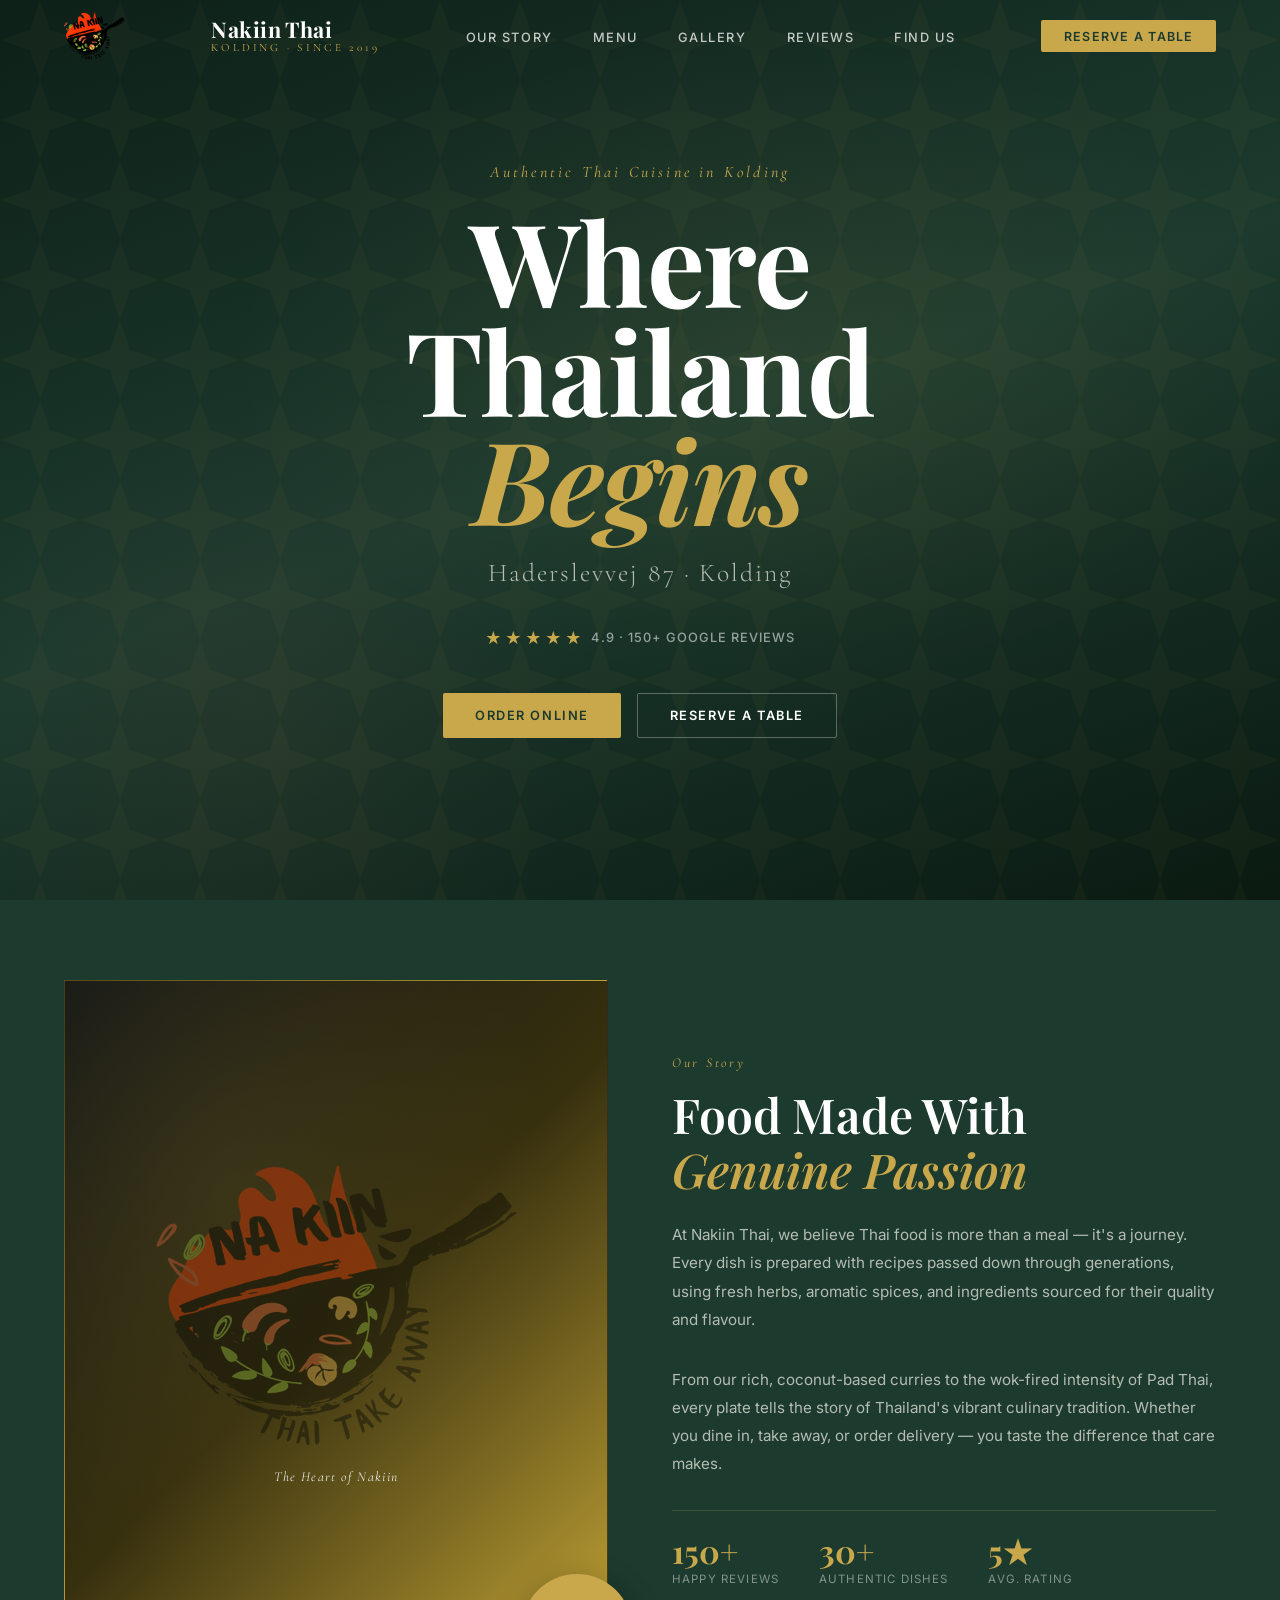
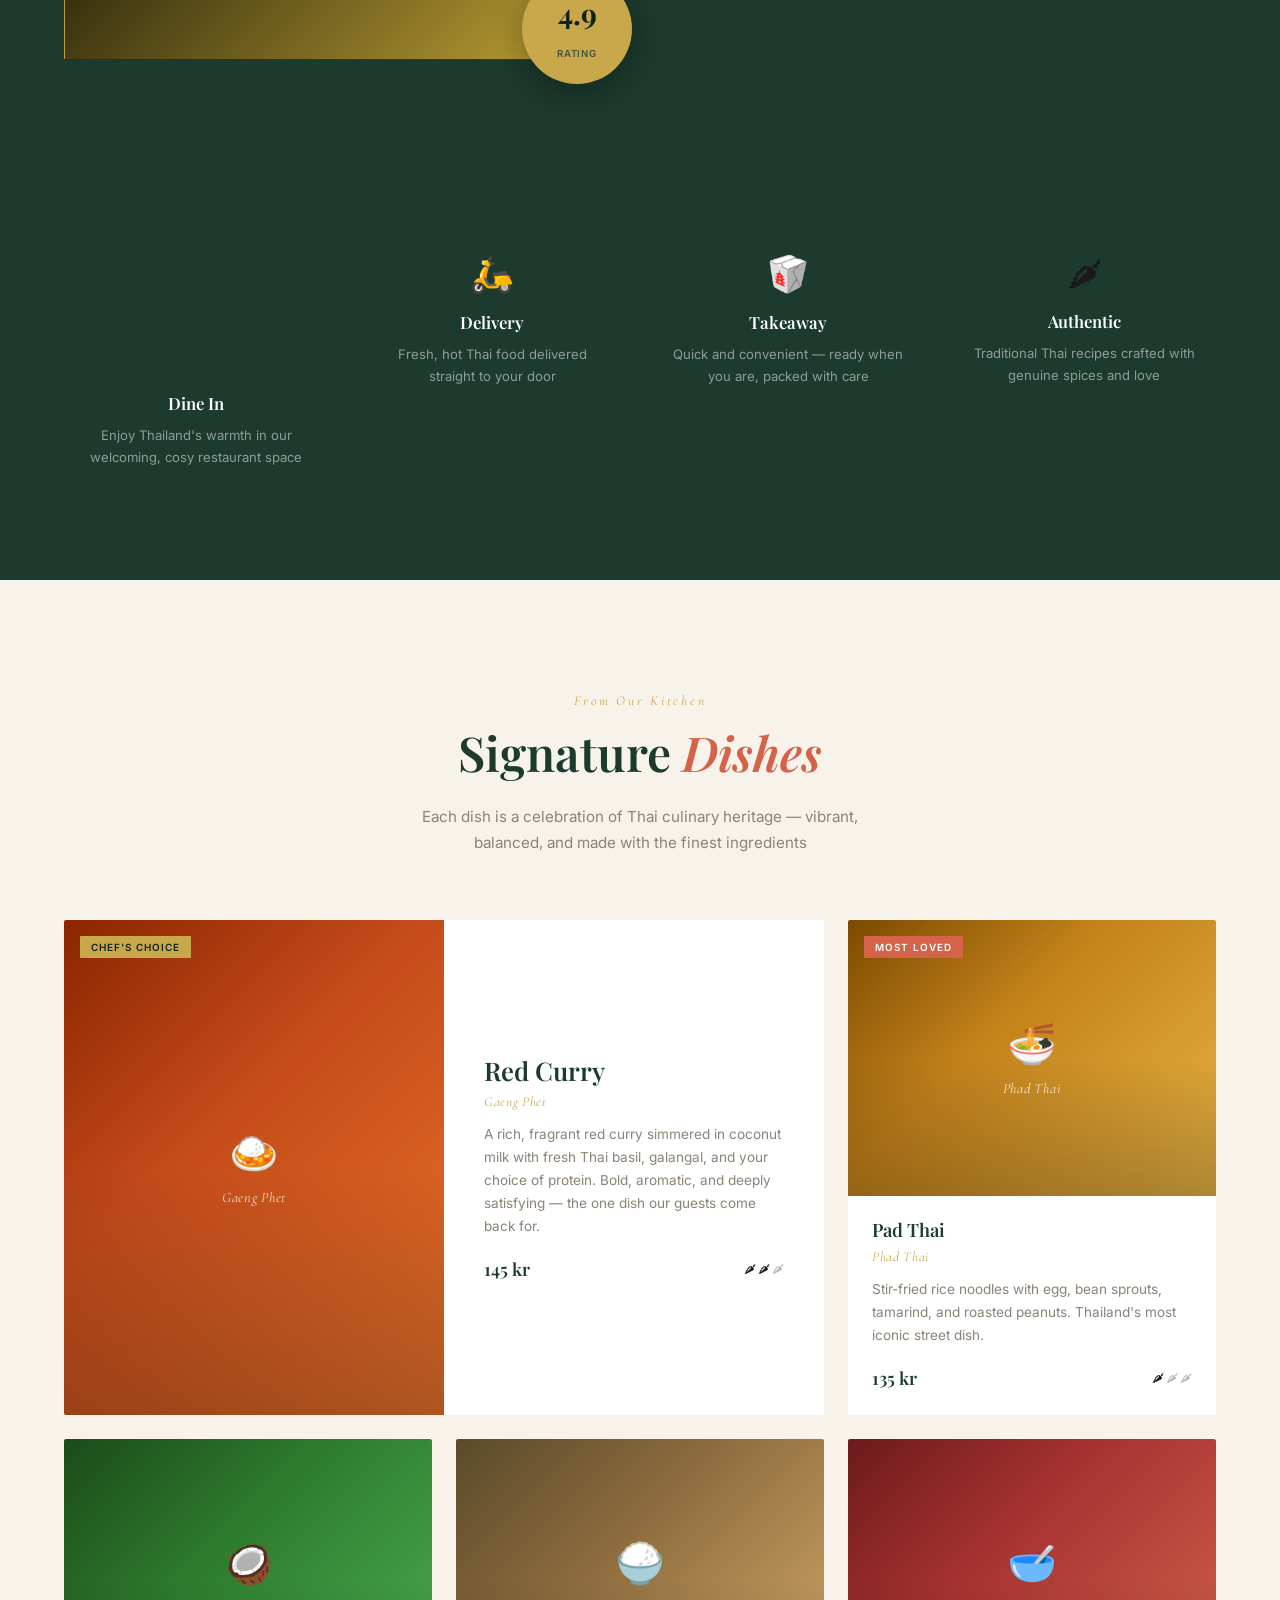
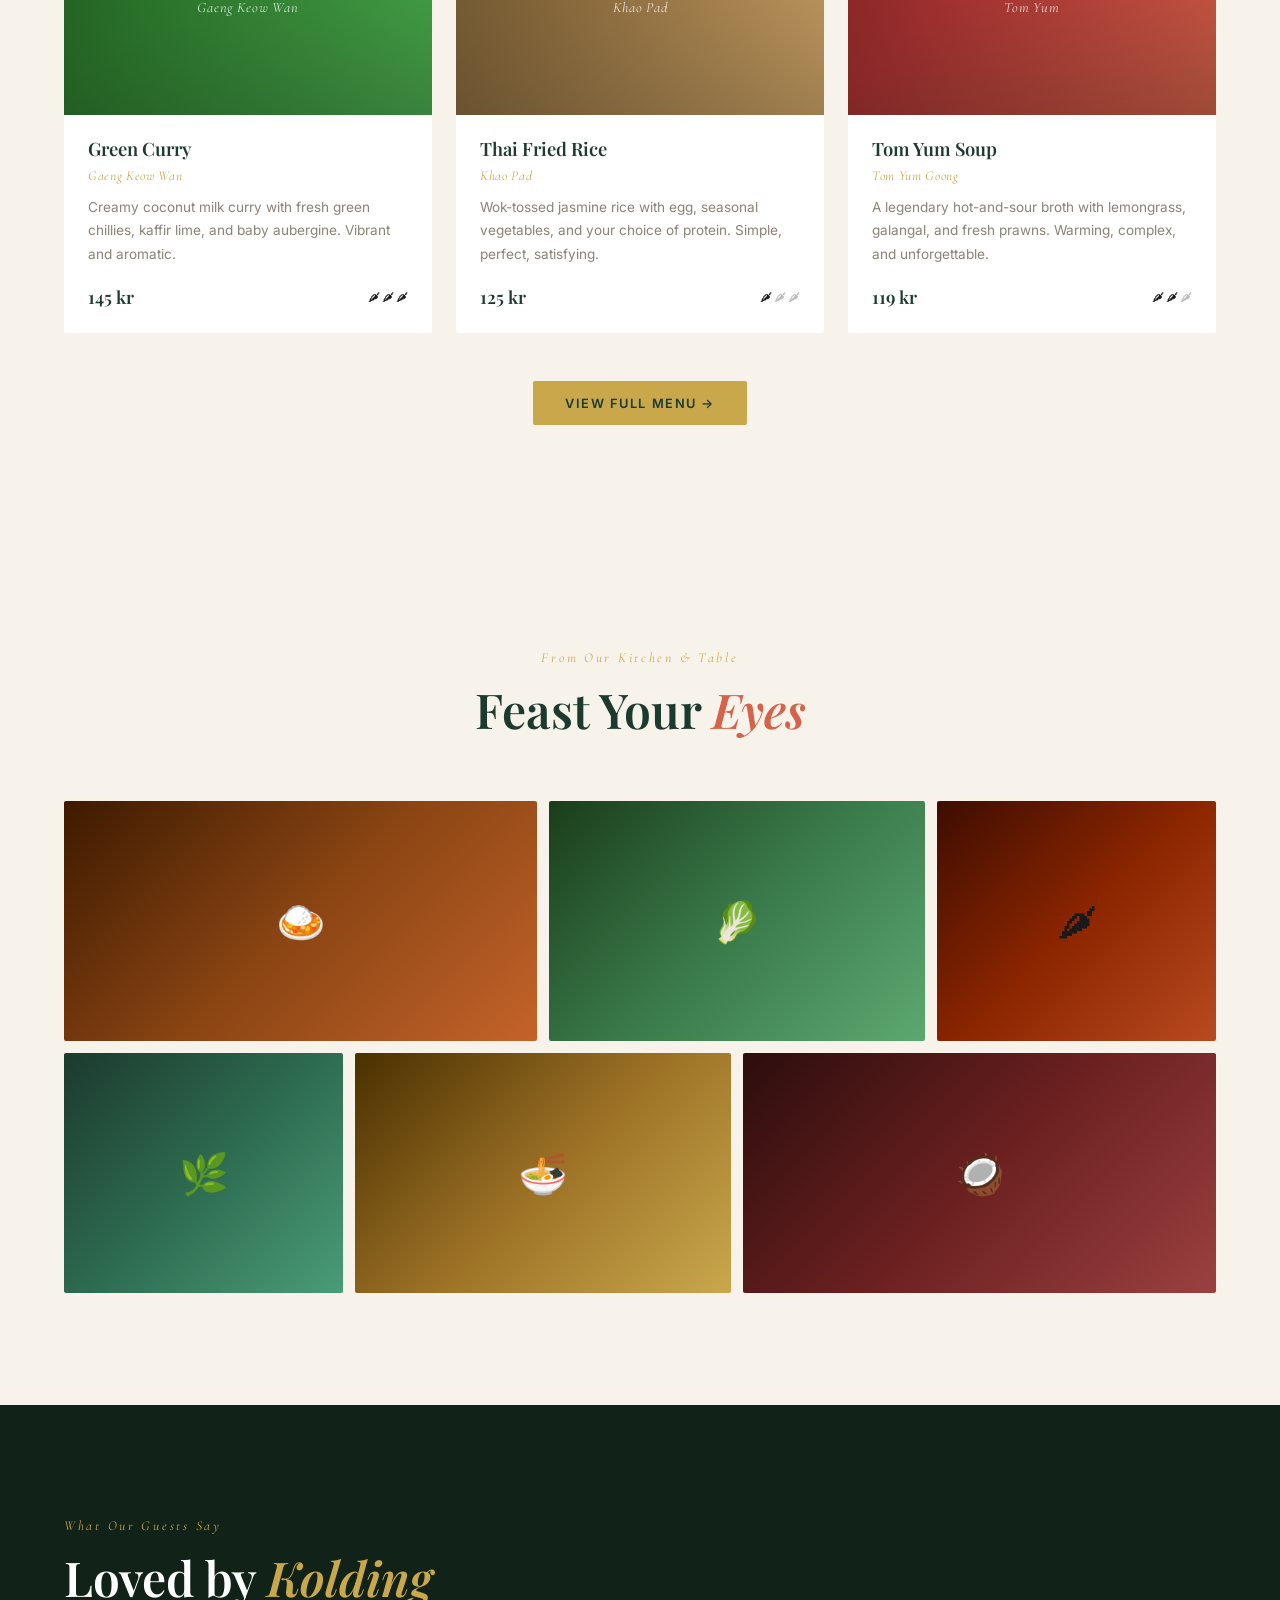
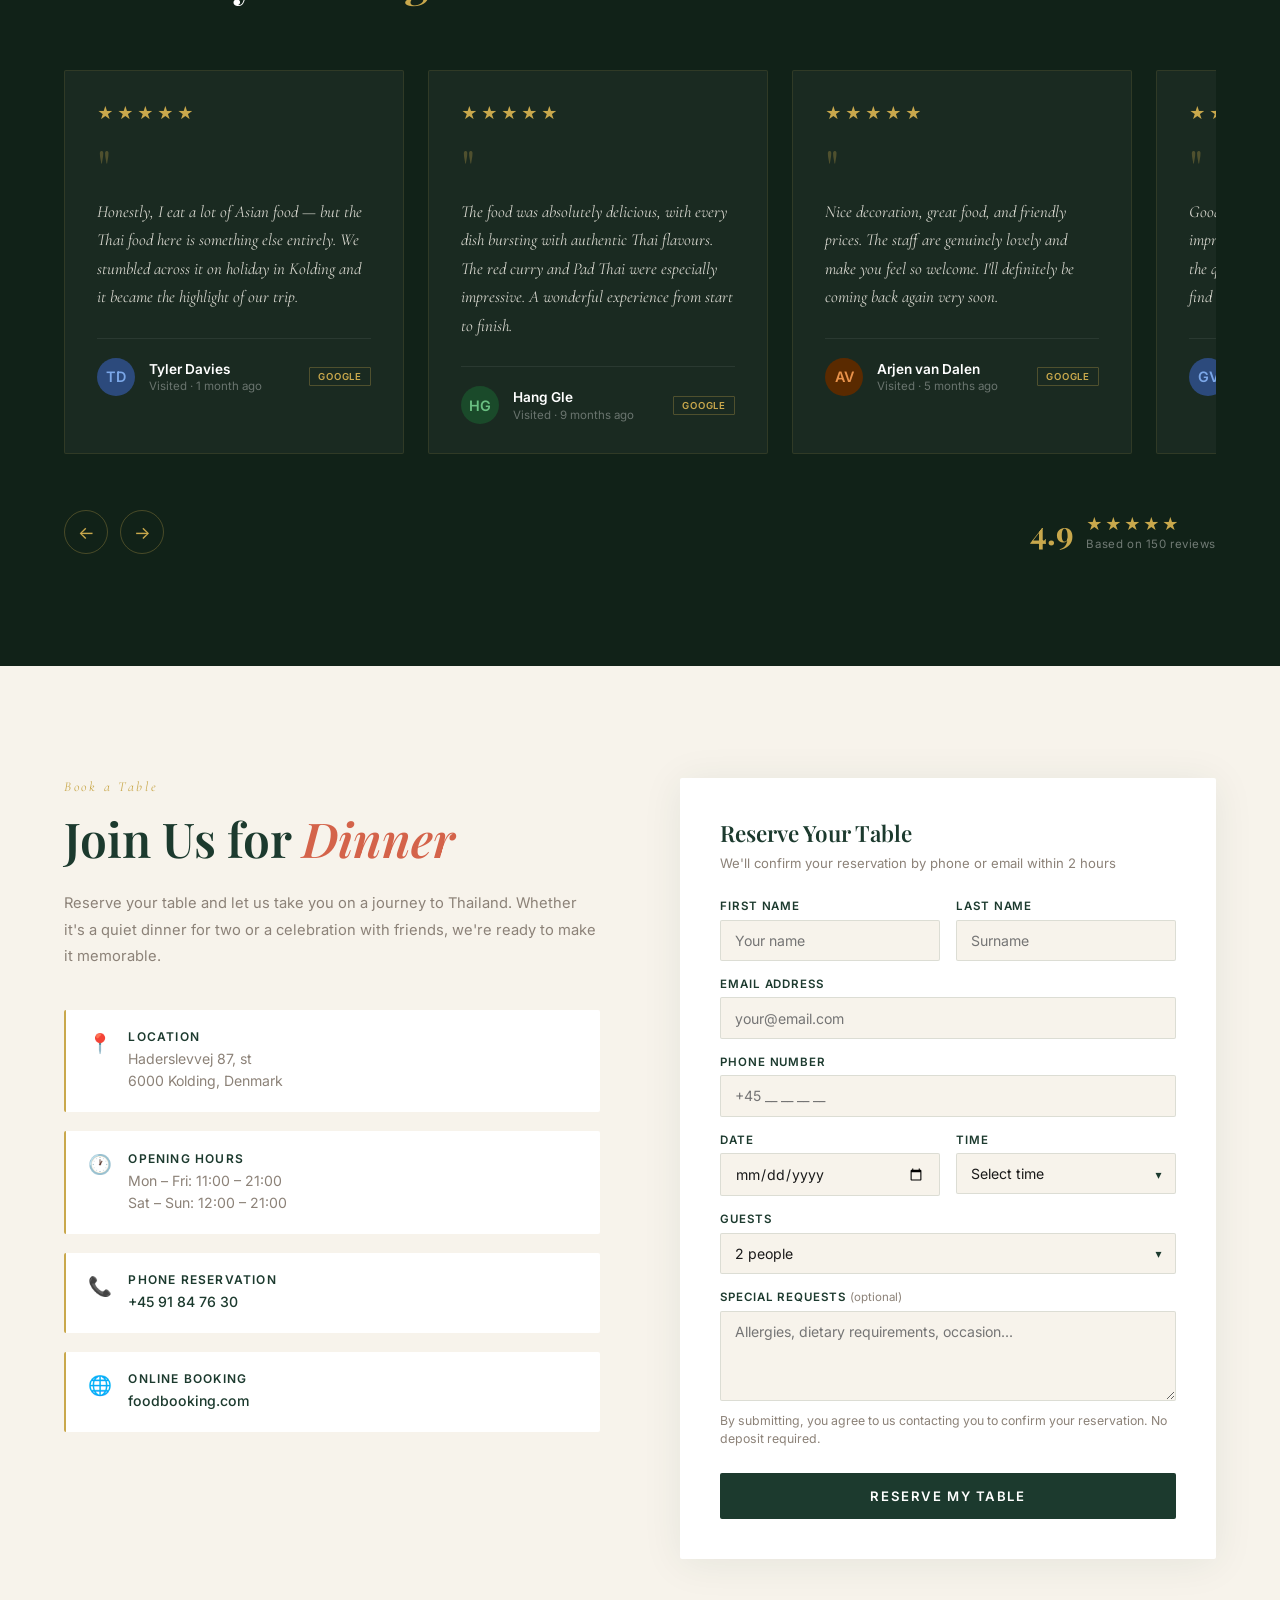
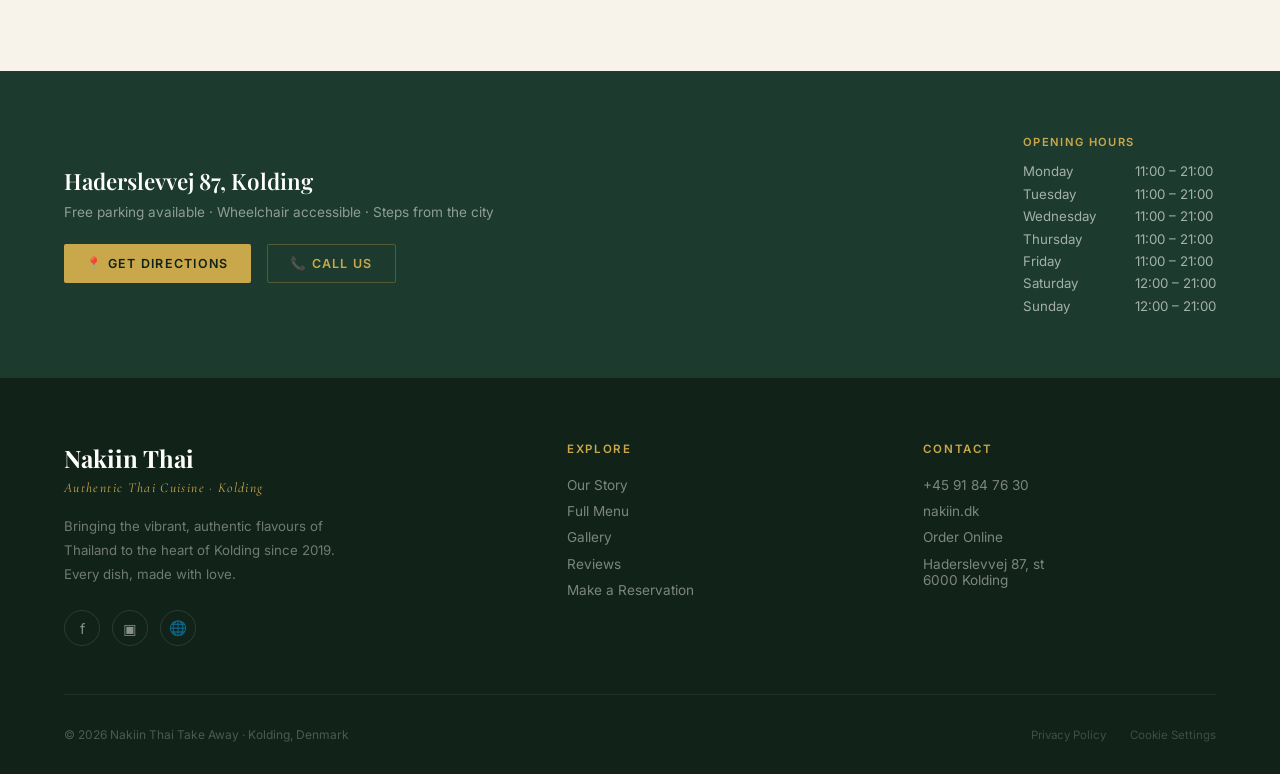
==== commit ddae4d88: "href of menu is now a sep menu.html" ====
--- a/index.html
+++ b/index.html
@@ -11,560 +11,580 @@
 <link rel="stylesheet" href="styles.css">
 </head>
 <body>
-
-<!-- MOBILE MENU -->
-<div class="mobile-menu" id="mobileMenu">
-  <a href="#about" onclick="toggleMenu()">Our Story</a>
-  <a href="#menu" onclick="toggleMenu()">Menu</a>
-  <a href="#gallery" onclick="toggleMenu()">Gallery</a>
-  <a href="#reviews" onclick="toggleMenu()">Reviews</a>
-  <a href="#reservation" onclick="toggleMenu()">Reserve</a>
-  <a href="#location" onclick="toggleMenu()">Find Us</a>
-</div>
-
-<!-- NAVIGATION -->
-<nav class="nav" id="nav">
-  <a href="#" class="nav-logo">
-    <span>Nakiin Thai</span>
-    <span>Kolding · Since 2019</span>
-  </a>
-  <ul class="nav-links">
-    <li><a href="#about">Our Story</a></li>
-    <li><a href="#menu">Menu</a></li>
-    <li><a href="#gallery">Gallery</a></li>
-    <li><a href="#reviews">Reviews</a></li>
-    <li><a href="#location">Find Us</a></li>
-  </ul>
-  <a href="#reservation" class="nav-cta">Reserve a Table</a>
-  <button class="nav-burger" id="burger" onclick="toggleMenu()" aria-label="Open menu">
-    <span></span>
-    <span></span>
-    <span></span>
-  </button>
-</nav>
-
-<!-- HERO -->
-<section class="hero" id="home">
-  <div class="hero-bg"></div>
-  <div class="hero-pattern"></div>
-  <div class="hero-content">
-    <p class="hero-eyebrow">Authentic Thai Cuisine in Kolding</p>
-    <h1 class="hero-title">Where<br>Thailand<br><em>Begins</em></h1>
-    <p class="hero-subtitle">Haderslevvej 87 · Kolding</p>
-    <div class="hero-stars">
-      <div class="stars-row">
-        <span class="star">★</span>
-        <span class="star">★</span>
-        <span class="star">★</span>
-        <span class="star">★</span>
-        <span class="star">★</span>
-      </div>
-      <span class="hero-stars-text">4.9 · 150+  Google Reviews</span>
+  <main>
+    <!-- MOBILE MENU -->
+    <div class="mobile-menu" id="mobileMenu">
+      <a href="#about" onclick="toggleMenu()">Our Story</a>
+      <a href="#menu" onclick="toggleMenu()">Menu</a>
+      <a href="#gallery" onclick="toggleMenu()">Gallery</a>
+      <a href="#reviews" onclick="toggleMenu()">Reviews</a>
+      <a href="#reservation" onclick="toggleMenu()">Reserve</a>
+      <a href="#location" onclick="toggleMenu()">Find Us</a>
     </div>
-    <div class="hero-actions">
-      <a href="https://foodbooking.com" class="btn-primary">🍽 Order Online</a>
-      <a href="#reservation" class="btn-outline">Reserve a Table</a>
+
+    <!-- NAVIGATION -->
+    <nav class="nav" id="nav">
+      
+        <a href="https://www.nakiin.dk">
+          <img 
+      src="logo.png" 
+      alt="Nakiin Thai Logo" 
+      width="relative" 
+      height="50px"
+      postion: relative>
+        </a>
+      
+      <a href="#" class="nav-logo">
+        <span>Nakiin Thai</span>
+        <span>Kolding · Since 2019</span>
+      </a>
+      <ul class="nav-links">
+        <li><a href="#about">Our Story</a></li>
+        <li><a href="menu.html" target="_blank">Menu</a></li>
+        <li><a href="#gallery">Gallery</a></li>
+        <li><a href="#reviews">Reviews</a></li>
+        <li><a href="#location">Find Us</a></li>
+      </ul>
+      <a href="#reservation" class="nav-cta">Reserve a Table</a>
+      <button class="nav-burger" id="burger" onclick="toggleMenu()" aria-label="Open menu">
+        <span></span>
+        <span></span>
+        <span></span>
+      </button>
+    </nav>
+
+    <!-- HERO -->
+    <section class="hero" id="home">
+      <div class="hero-bg"></div>
+      <div class="hero-pattern"></div>
+      <div class="hero-content">
+        <p class="hero-eyebrow">Authentic Thai Cuisine in Kolding</p>
+        <h1 class="hero-title">Where<br>Thailand<br><em>Begins</em></h1>
+        <p class="hero-subtitle">Haderslevvej 87 · Kolding</p>
+        <div class="hero-stars">
+          <div class="stars-row">
+            <span class="star">★</span>
+            <span class="star">★</span>
+            <span class="star">★</span>
+            <span class="star">★</span>
+            <span class="star">★</span>
+          </div>
+          <span class="hero-stars-text">4.9 · 150+  Google Reviews</span>
+        </div>
+        <div class="hero-actions">
+          <a href="https://foodbooking.com" class="btn-primary">Order Online</a>
+          <a href="#reservation" class="btn-outline">Reserve a Table</a>
+        </div>
+      </div>
+      
+      
+    </section>
+
+    <!-- ABOUT -->
+    <section class="about-strip" id="about">
+      <div class="about-visual reveal">
+        <div class="img-placeholder">
+          <div class="img-placeholder-icon">
+            <img 
+            src="logo.png" 
+            alt="Nakiin Thai Logo"
+            style="
+            position: relative; 
+            z-index: 2;
+            
+            "
+            display: block
+            />
+          </div>
+          <div class="img-placeholder-label">The Heart of Nakiin</div>
+        </div>
+        <div class="about-badge">
+          <div class="badge-num">4.9</div><br>
+          <div class="badge-label">Rating</div>
+        </div>
+      </div>
+      <div class="about-text reveal">
+        <span class="section-eyebrow">Our Story</span>
+        <h2 class="section-title">Food Made With<br><span class="accent">Genuine Passion</span></h2>
+        <p class="about-body">
+          At Nakiin Thai, we believe Thai food is more than a meal — it's a journey. Every dish is prepared with recipes passed down through generations, using fresh herbs, aromatic spices, and ingredients sourced for their quality and flavour.
+        </p>
+        <p class="about-body">
+          From our rich, coconut-based curries to the wok-fired intensity of Pad Thai, every plate tells the story of Thailand's vibrant culinary tradition. Whether you dine in, take away, or order delivery — you taste the difference that care makes.
+        </p>
+        <div class="about-stats">
+          <div class="stat-item">
+            <div class="stat-num">150+</div>
+            <div class="stat-label">Happy Reviews</div>
+          </div>
+          <div class="stat-item">
+            <div class="stat-num">30+</div>
+            <div class="stat-label">Authentic Dishes</div>
+          </div>
+          <div class="stat-item">
+            <div class="stat-num">5★</div>
+            <div class="stat-label">Avg. Rating</div>
+          </div>
+        </div>
+      </div>
+    </section>
+
+    <!-- EXPERIENCE STRIP -->
+    <div class="experience">
+      <div class="experience-grid">
+        <div class="exp-item reveal">
+          <span class="exp-icon">
+            <video src="cooking video.mp4" loop autoplay width="100%" height="100%" ><video>
+          </span>
+          <div class="exp-title">Dine In</div>
+          <div class="exp-desc">Enjoy Thailand's warmth in our welcoming, cosy restaurant space</div>
+        </div>
+        
+        <div class="exp-item reveal">
+          <span class="exp-icon">🛵</span>
+          <div class="exp-title">Delivery</div>
+          <div class="exp-desc">Fresh, hot Thai food delivered straight to your door</div>
+        </div>
+        
+        <div class="exp-item reveal">
+          <span class="exp-icon">🥡</span>
+          <div class="exp-title">Takeaway</div>
+          <div class="exp-desc">Quick and convenient — ready when you are, packed with care</div>
+        </div>
+        
+        <div class="exp-item reveal">
+          <span class="exp-icon">🌶</span>
+          <div class="exp-title">Authentic</div>
+          <div class="exp-desc">Traditional Thai recipes crafted with genuine spices and love</div>
+        </div>
+      </div>
     </div>
-  </div>
-  
-  
-</section>
-
-<!-- ABOUT -->
-<section class="about-strip" id="about">
-  <div class="about-visual reveal">
-    <div class="img-placeholder">
-      <div class="img-placeholder-icon">
-        <img src="logo.png" alt="Nakiin Thai Logo" />
-      </div>
-      <div class="img-placeholder-label">The Heart of Nakiin</div>
+
+    <!-- MENU / FEATURED DISHES -->
+    <section class="menu-section" id="menu">
+      <div class="section-header reveal">
+        <span class="section-eyebrow">From Our Kitchen</span>
+        <h2 class="section-title" style="color:var(--jade)">Signature <em style="font-style:italic;color:var(--coral)">Dishes</em></h2>
+        <p class="section-body">Each dish is a celebration of Thai culinary heritage — vibrant, balanced, and made with the finest ingredients</p>
+      </div>
+      <div class="menu-grid">
+
+        <!-- FEATURED CARD -->
+        <div class="dish-card featured reveal">
+          <div class="dish-img">
+            <div class="dish-img-inner food-ph ph-red-curry">
+              <div class="food-ph-icon">🍛</div>
+              <div class="food-ph-name">Gaeng Phet</div>
+            </div>
+            <span class="dish-tag">Chef's Choice</span>
+          </div>
+          <div class="dish-info">
+            <div class="dish-name">Red Curry</div>
+            <span class="dish-thai">Gaeng Phet</span>
+            <p class="dish-desc">A rich, fragrant red curry simmered in coconut milk with fresh Thai basil, galangal, and your choice of protein. Bold, aromatic, and deeply satisfying — the one dish our guests come back for.</p>
+            <div class="dish-footer">
+              <span class="dish-price">145 kr</span>
+              <div class="dish-spice">
+                <span class="chili hot">🌶</span>
+                <span class="chili hot">🌶</span>
+                <span class="chili">🌶</span>
+              </div>
+            </div>
+          </div>
+        </div>
+
+        <div class="dish-card reveal">
+          <div class="dish-img">
+            <div class="dish-img-inner food-ph ph-pad-thai">
+              <div class="food-ph-icon">🍜</div>
+              <div class="food-ph-name">Phad Thai</div>
+            </div>
+            <span class="dish-tag tag-new">Most Loved</span>
+          </div>
+          <div class="dish-info">
+            <div class="dish-name">Pad Thai</div>
+            <span class="dish-thai">Phad Thai</span>
+            <p class="dish-desc">Stir-fried rice noodles with egg, bean sprouts, tamarind, and roasted peanuts. Thailand's most iconic street dish.</p>
+            <div class="dish-footer">
+              <span class="dish-price">135 kr</span>
+              <div class="dish-spice">
+                <span class="chili hot">🌶</span>
+                <span class="chili">🌶</span>
+                <span class="chili">🌶</span>
+              </div>
+            </div>
+          </div>
+        </div>
+
+        <div class="dish-card reveal">
+          <div class="dish-img">
+            <div class="dish-img-inner food-ph ph-green-curry">
+              <div class="food-ph-icon">🥥</div>
+              <div class="food-ph-name">Gaeng Keow Wan</div>
+            </div>
+          </div>
+          <div class="dish-info">
+            <div class="dish-name">Green Curry</div>
+            <span class="dish-thai">Gaeng Keow Wan</span>
+            <p class="dish-desc">Creamy coconut milk curry with fresh green chillies, kaffir lime, and baby aubergine. Vibrant and aromatic.</p>
+            <div class="dish-footer">
+              <span class="dish-price">145 kr</span>
+              <div class="dish-spice">
+                <span class="chili hot">🌶</span>
+                <span class="chili hot">🌶</span>
+                <span class="chili hot">🌶</span>
+              </div>
+            </div>
+          </div>
+        </div>
+
+        <div class="dish-card reveal">
+          <div class="dish-img">
+            <div class="dish-img-inner food-ph ph-khao-pad">
+              <div class="food-ph-icon">🍚</div>
+              <div class="food-ph-name">Khao Pad</div>
+            </div>
+          </div>
+          <div class="dish-info">
+            <div class="dish-name">Thai Fried Rice</div>
+            <span class="dish-thai">Khao Pad</span>
+            <p class="dish-desc">Wok-tossed jasmine rice with egg, seasonal vegetables, and your choice of protein. Simple, perfect, satisfying.</p>
+            <div class="dish-footer">
+              <span class="dish-price">125 kr</span>
+              <div class="dish-spice">
+                <span class="chili hot">🌶</span>
+                <span class="chili">🌶</span>
+                <span class="chili">🌶</span>
+              </div>
+            </div>
+          </div>
+        </div>
+
+        <div class="dish-card reveal">
+          <div class="dish-img">
+            <div class="dish-img-inner food-ph ph-tom-yum">
+              <div class="food-ph-icon">🥣</div>
+              <div class="food-ph-name">Tom Yum</div>
+            </div>
+          </div>
+          <div class="dish-info">
+            <div class="dish-name">Tom Yum Soup</div>
+            <span class="dish-thai">Tom Yum Goong</span>
+            <p class="dish-desc">A legendary hot-and-sour broth with lemongrass, galangal, and fresh prawns. Warming, complex, and unforgettable.</p>
+            <div class="dish-footer">
+              <span class="dish-price">119 kr</span>
+              <div class="dish-spice">
+                <span class="chili hot">🌶</span>
+                <span class="chili hot">🌶</span>
+                <span class="chili">🌶</span>
+              </div>
+            </div>
+          </div>
+        </div>
+
+      </div>
+      <div class="menu-cta-wrap reveal">
+        <a href="menu.html" class="btn-primary" style="display:inline-flex;">View Full Menu →</a>
+      </div>
+    </section>
+
+    <!-- GALLERY -->
+    <section class="gallery-section" id="gallery">
+      <div class="section-header reveal">
+        <span class="section-eyebrow">From Our Kitchen & Table</span>
+        <h2 class="section-title" style="color:var(--jade)">Feast Your <em style="font-style:italic;color:var(--coral)">Eyes</em></h2>
+      </div>
+      <div class="gallery-grid">
+        <div class="gal-item reveal">
+          <div class="gal-ph ph-g1" style="height:100%;background:linear-gradient(135deg,#3D1A00 0%,#8B4513 50%,#C4632A 100%);display:flex;align-items:center;justify-content:center;font-size:2.5rem;">🍛</div>
+          <div class="gal-overlay"><span class="gal-label">Red Curry perfection</span></div>
+        </div>
+        <div class="gal-item reveal">
+          <div class="gal-ph ph-g2" style="height:100%;background:linear-gradient(135deg,#1A3D1A 0%,#3A7A4A 50%,#5CA870 100%);display:flex;align-items:center;justify-content:center;font-size:2.5rem;">🥬</div>
+          <div class="gal-overlay"><span class="gal-label">Fresh herbs daily</span></div>
+        </div>
+        <div class="gal-item reveal">
+          <div class="gal-ph ph-g3" style="height:100%;background:linear-gradient(135deg,#3D0D00 0%,#8B2500 50%,#B84A20 100%);display:flex;align-items:center;justify-content:center;font-size:2.5rem;">🌶</div>
+          <div class="gal-overlay"><span class="gal-label">Spice and soul</span></div>
+        </div>
+        <div class="gal-item reveal">
+          <div class="gal-ph ph-g4" style="height:100%;background:linear-gradient(135deg,#1C3A2E 0%,#2D6B50 50%,#4A9C78 100%);display:flex;align-items:center;justify-content:center;font-size:2.5rem;">🌿</div>
+          <div class="gal-overlay"><span class="gal-label">Kaffir lime & lemongrass</span></div>
+        </div>
+        <div class="gal-item reveal">
+          <div class="gal-ph ph-g5" style="height:100%;background:linear-gradient(135deg,#4A3000 0%,#9B7025 50%,#C9A84C 100%);display:flex;align-items:center;justify-content:center;font-size:2.5rem;">🍜</div>
+          <div class="gal-overlay"><span class="gal-label">Noodles done right</span></div>
+        </div>
+        <div class="gal-item reveal">
+          <div class="gal-ph ph-g6" style="height:100%;background:linear-gradient(135deg,#2D0D0D 0%,#6B2020 50%,#9B4040 100%);display:flex;align-items:center;justify-content:center;font-size:2.5rem;">🥥</div>
+          <div class="gal-overlay"><span class="gal-label">Coconut milk richness</span></div>
+        </div>
+      </div>
+    </section>
+
+    <!-- REVIEWS -->
+    <section class="reviews-section" id="reviews">
+      <div class="section-header reveal" style="text-align:left">
+        <span class="section-eyebrow">What Our Guests Say</span>
+        <h2 class="section-title">Loved by <em style="font-style:italic;color:var(--gold)">Kolding</em></h2>
+      </div>
+      <div class="reviews-track" id="reviewsTrack">
+
+        <div class="review-card">
+          <div class="review-stars">
+            <span class="star">★</span><span class="star">★</span><span class="star">★</span><span class="star">★</span><span class="star">★</span>
+          </div>
+          <span class="review-quote-mark">"</span>
+          <p class="review-text">Honestly, I eat a lot of Asian food — but the Thai food here is something else entirely. We stumbled across it on holiday in Kolding and it became the highlight of our trip.</p>
+          <div class="review-author">
+            <div class="reviewer-avatar av-blue">TD</div>
+            <div>
+              <div class="reviewer-name">Tyler Davies</div>
+              <div class="reviewer-meta">Visited · 1 month ago</div>
+            </div>
+            <span class="review-badge">Google</span>
+          </div>
+        </div>
+
+        <div class="review-card">
+          <div class="review-stars">
+            <span class="star">★</span><span class="star">★</span><span class="star">★</span><span class="star">★</span><span class="star">★</span>
+          </div>
+          <span class="review-quote-mark">"</span>
+          <p class="review-text">The food was absolutely delicious, with every dish bursting with authentic Thai flavours. The red curry and Pad Thai were especially impressive. A wonderful experience from start to finish.</p>
+          <div class="review-author">
+            <div class="reviewer-avatar av-green">HG</div>
+            <div>
+              <div class="reviewer-name">Hang Gle</div>
+              <div class="reviewer-meta">Visited · 9 months ago</div>
+            </div>
+            <span class="review-badge">Google</span>
+          </div>
+        </div>
+
+        <div class="review-card">
+          <div class="review-stars">
+            <span class="star">★</span><span class="star">★</span><span class="star">★</span><span class="star">★</span><span class="star">★</span>
+          </div>
+          <span class="review-quote-mark">"</span>
+          <p class="review-text">Nice decoration, great food, and friendly prices. The staff are genuinely lovely and make you feel so welcome. I'll definitely be coming back again very soon.</p>
+          <div class="review-author">
+            <div class="reviewer-avatar av-orange">AV</div>
+            <div>
+              <div class="reviewer-name">Arjen van Dalen</div>
+              <div class="reviewer-meta">Visited · 5 months ago</div>
+            </div>
+            <span class="review-badge">Google</span>
+          </div>
+        </div>
+
+        <div class="review-card">
+          <div class="review-stars">
+            <span class="star">★</span><span class="star">★</span><span class="star">★</span><span class="star">★</span><span class="star">★</span>
+          </div>
+          <span class="review-quote-mark">"</span>
+          <p class="review-text">Good service and lovely staff. I was very impressed by everything — the atmosphere, the quality, and the flavours. I'll definitely find a chance to come back again.</p>
+          <div class="review-author">
+            <div class="reviewer-avatar av-blue">GV</div>
+            <div>
+              <div class="reviewer-name">Guest Visitor</div>
+              <div class="reviewer-meta">Visited · 9 months ago</div>
+            </div>
+            <span class="review-badge">Google</span>
+          </div>
+        </div>
+
+        <div class="review-card">
+          <div class="review-stars">
+            <span class="star">★</span><span class="star">★</span><span class="star">★</span><span class="star">★</span><span class="star">★</span>
+          </div>
+          <span class="review-quote-mark">"</span>
+          <p class="review-text">Best Thai in all of Kolding — no contest. The fried duck is extraordinary, the atmosphere is cosy, and every single dish tastes completely authentic. A true gem.</p>
+          <div class="review-author">
+            <div class="reviewer-avatar av-green">MK</div>
+            <div>
+              <div class="reviewer-name">Mikkel K.</div>
+              <div class="reviewer-meta">Local guide · 3 months ago</div>
+            </div>
+            <span class="review-badge">Google</span>
+          </div>
+        </div>
+
+      </div>
+      <div class="reviews-nav reveal">
+        <button class="rev-btn" onclick="scrollReviews(-1)" aria-label="Previous">←</button>
+        <button class="rev-btn" onclick="scrollReviews(1)" aria-label="Next">→</button>
+        <div class="rev-summary">
+          <div class="rev-big-num">4.9</div>
+          <div class="rev-big-details">
+            <div class="rev-big-stars">
+              <span class="star">★</span><span class="star">★</span><span class="star">★</span><span class="star">★</span><span class="star">★</span>
+            </div>
+            <div class="rev-big-count">Based on 150 reviews</div>
+          </div>
+        </div>
+      </div>
+    </section>
+
+    <!-- RESERVATION -->
+    <section class="reservation" id="reservation">
+      <div class="res-info reveal">
+        <span class="section-eyebrow">Book a Table</span>
+        <h2 class="section-title" style="color:var(--jade)">Join Us for <em style="font-style:italic;color:var(--coral)">Dinner</em></h2>
+        <p class="res-body">Reserve your table and let us take you on a journey to Thailand. Whether it's a quiet dinner for two or a celebration with friends, we're ready to make it memorable.</p>
+        <div class="res-details">
+          <div class="res-detail">
+            <div class="res-detail-icon">📍</div>
+            <div>
+              <div class="res-detail-title">Location</div>
+              <div class="res-detail-text">Haderslevvej 87, st<br>6000 Kolding, Denmark</div>
+            </div>
+          </div>
+          <div class="res-detail">
+            <div class="res-detail-icon">🕐</div>
+            <div>
+              <div class="res-detail-title">Opening Hours</div>
+              <div class="res-detail-text">
+                Mon – Fri: 11:00 – 21:00<br>
+                Sat – Sun: 12:00 – 21:00
+              </div>
+            </div>
+          </div>
+          <div class="res-detail">
+            <div class="res-detail-icon">📞</div>
+            <div>
+              <div class="res-detail-title">Phone Reservation</div>
+              <div class="res-detail-text"><a href="tel:91847630">+45 91 84 76 30</a></div>
+            </div>
+          </div>
+          <div class="res-detail">
+            <div class="res-detail-icon">🌐</div>
+            <div>
+              <div class="res-detail-title">Online Booking</div>
+              <div class="res-detail-text"><a href="https://foodbooking.com">foodbooking.com</a></div>
+            </div>
+          </div>
+        </div>
+      </div>
+      <div class="res-form-wrap reveal" id="formWrap">
+        <div class="res-form-title">Reserve Your Table</div>
+        <div class="res-form-sub">We'll confirm your reservation by phone or email within 2 hours</div>
+        <div class="form-row">
+          <div class="form-group">
+            <label class="form-label">First Name</label>
+            <input class="form-input" type="text" placeholder="Your name" id="fName">
+          </div>
+          <div class="form-group">
+            <label class="form-label">Last Name</label>
+            <input class="form-input" type="text" placeholder="Surname" id="fLast">
+          </div>
+        </div>
+        <div class="form-group">
+          <label class="form-label">Email Address</label>
+          <input class="form-input" type="email" placeholder="your@email.com" id="fEmail">
+        </div>
+        <div class="form-group">
+          <label class="form-label">Phone Number</label>
+          <input class="form-input" type="tel" placeholder="+45 __ __ __ __" id="fPhone">
+        </div>
+        <div class="form-row">
+          <div class="form-group">
+            <label class="form-label">Date</label>
+            <input class="form-input" type="date" id="fDate">
+          </div>
+          <div class="form-group">
+            <label class="form-label">Time</label>
+            <div class="form-select-wrap">
+              <select class="form-select" id="fTime">
+                <option value="">Select time</option>
+                <option>11:30</option>
+                <option>12:00</option>
+                <option>12:30</option>
+                <option>13:00</option>
+                <option>17:00</option>
+                <option>17:30</option>
+                <option>18:00</option>
+                <option>18:30</option>
+                <option>19:00</option>
+                <option>19:30</option>
+                <option>20:00</option>
+                <option>20:30</option>
+              </select>
+            </div>
+          </div>
+        </div>
+        <div class="form-group">
+          <label class="form-label">Guests</label>
+          <div class="form-select-wrap">
+            <select class="form-select" id="fGuests">
+              <option>1 person</option>
+              <option selected>2 people</option>
+              <option>3 people</option>
+              <option>4 people</option>
+              <option>5 people</option>
+              <option>6 people</option>
+              <option>7+ people (contact us)</option>
+            </select>
+          </div>
+        </div>
+        <div class="form-group">
+          <label class="form-label">Special Requests <span style="font-weight:400;text-transform:none;letter-spacing:0;color:var(--warm-grey)">(optional)</span></label>
+          <textarea class="form-textarea" placeholder="Allergies, dietary requirements, occasion..." id="fNotes"></textarea>
+        </div>
+        <p class="form-note">By submitting, you agree to us contacting you to confirm your reservation. No deposit required.</p>
+        <button class="form-submit" onclick="submitForm()">Reserve My Table</button>
+        <div class="form-success" id="formSuccess">
+          <div class="form-success-icon">✅</div>
+          <h3>Reservation Received!</h3>
+          <p>Thank you! We'll confirm your table within 2 hours by phone or email. See you soon at Nakiin Thai.</p>
+        </div>
+      </div>
+    </section>
+
+    <!-- LOCATION STRIP -->
+    <div class="location-strip" id="location">
+      <div class="loc-left">
+        <div class="loc-address">Haderslevvej 87, Kolding</div>
+        <div class="loc-sub">Free parking available · Wheelchair accessible · Steps from the city</div>
+        <div style="margin-top:1.5rem;display:flex;gap:1rem;flex-wrap:wrap;">
+          <a href="https://maps.google.com/?q=Haderslevvej+87,+6000+Kolding" class="loc-btn loc-btn-gold" target="_blank">📍 Get Directions</a>
+          <a href="tel:91847630" class="loc-btn loc-btn-outline">📞 Call Us</a>
+        </div>
+      </div>
+      <div class="loc-hours">
+        <div class="loc-hours-title">Opening Hours</div>
+        <div class="loc-hour-row">
+          <span>Monday</span>
+          <span>11:00 – 21:00</span>
+        </div>
+        <div class="loc-hour-row">
+          <span>Tuesday</span>
+          <span>11:00 – 21:00</span>
+        </div>
+        <div class="loc-hour-row">
+          <span>Wednesday</span>
+          <span>11:00 – 21:00</span>
+        </div>
+        <div class="loc-hour-row">
+          <span>Thursday</span>
+          <span>11:00 – 21:00</span>
+        </div>
+        <div class="loc-hour-row">
+          <span>Friday</span>
+          <span>11:00 – 21:00</span>
+        </div>
+        <div class="loc-hour-row">
+          <span>Saturday</span>
+          <span>12:00 – 21:00</span>
+        </div>
+        <div class="loc-hour-row">
+          <span>Sunday</span>
+          <span>12:00 – 21:00</span>
+        </div>
+      </div>
     </div>
-    <div class="about-badge">
-      <div class="badge-num">4.9</div><br>
-      <div class="badge-label">Rating</div>
-    </div>
-  </div>
-  <div class="about-text reveal">
-    <span class="section-eyebrow">Our Story</span>
-    <h2 class="section-title">Food Made With<br><span class="accent">Genuine Passion</span></h2>
-    <p class="about-body">
-      At Nakiin Thai, we believe Thai food is more than a meal — it's a journey. Every dish is prepared with recipes passed down through generations, using fresh herbs, aromatic spices, and ingredients sourced for their quality and flavour.
-    </p>
-    <p class="about-body">
-      From our rich, coconut-based curries to the wok-fired intensity of Pad Thai, every plate tells the story of Thailand's vibrant culinary tradition. Whether you dine in, take away, or order delivery — you taste the difference that care makes.
-    </p>
-    <div class="about-stats">
-      <div class="stat-item">
-        <div class="stat-num">150+</div>
-        <div class="stat-label">Happy Reviews</div>
-      </div>
-      <div class="stat-item">
-        <div class="stat-num">30+</div>
-        <div class="stat-label">Authentic Dishes</div>
-      </div>
-      <div class="stat-item">
-        <div class="stat-num">5★</div>
-        <div class="stat-label">Avg. Rating</div>
-      </div>
-    </div>
-  </div>
-</section>
-
-<!-- EXPERIENCE STRIP -->
-<div class="experience">
-  <div class="experience-grid">
-    <div class="exp-item reveal">
-      <span class="exp-icon">
-        <video src="cooking video.mp4" loop autoplay width="100%" height="100%" ><video>
-      </span>
-      <div class="exp-title">Dine In</div>
-      <div class="exp-desc">Enjoy Thailand's warmth in our welcoming, cosy restaurant space</div>
-    </div>
-    <div class="exp-divider"></div>
-    <div class="exp-item reveal">
-      <span class="exp-icon">🛵</span>
-      <div class="exp-title">Delivery</div>
-      <div class="exp-desc">Fresh, hot Thai food delivered straight to your door</div>
-    </div>
-    <div class="exp-divider"></div>
-    <div class="exp-item reveal">
-      <span class="exp-icon">🥡</span>
-      <div class="exp-title">Takeaway</div>
-      <div class="exp-desc">Quick and convenient — ready when you are, packed with care</div>
-    </div>
-    <div class="exp-divider"></div>
-    <div class="exp-item reveal">
-      <span class="exp-icon">🌶</span>
-      <div class="exp-title">Authentic</div>
-      <div class="exp-desc">Traditional Thai recipes crafted with genuine spices and love</div>
-    </div>
-  </div>
-</div>
-
-<!-- MENU / FEATURED DISHES -->
-<section class="menu-section" id="menu">
-  <div class="section-header reveal">
-    <span class="section-eyebrow">From Our Kitchen</span>
-    <h2 class="section-title" style="color:var(--jade)">Signature <em style="font-style:italic;color:var(--coral)">Dishes</em></h2>
-    <p class="section-body">Each dish is a celebration of Thai culinary heritage — vibrant, balanced, and made with the finest ingredients</p>
-  </div>
-  <div class="menu-grid">
-
-    <!-- FEATURED CARD -->
-    <div class="dish-card featured reveal">
-      <div class="dish-img">
-        <div class="dish-img-inner food-ph ph-red-curry">
-          <div class="food-ph-icon">🍛</div>
-          <div class="food-ph-name">Gaeng Phet</div>
-        </div>
-        <span class="dish-tag">Chef's Choice</span>
-      </div>
-      <div class="dish-info">
-        <div class="dish-name">Red Curry</div>
-        <span class="dish-thai">Gaeng Phet</span>
-        <p class="dish-desc">A rich, fragrant red curry simmered in coconut milk with fresh Thai basil, galangal, and your choice of protein. Bold, aromatic, and deeply satisfying — the one dish our guests come back for.</p>
-        <div class="dish-footer">
-          <span class="dish-price">145 kr</span>
-          <div class="dish-spice">
-            <span class="chili hot">🌶</span>
-            <span class="chili hot">🌶</span>
-            <span class="chili">🌶</span>
-          </div>
-        </div>
-      </div>
-    </div>
-
-    <div class="dish-card reveal">
-      <div class="dish-img">
-        <div class="dish-img-inner food-ph ph-pad-thai">
-          <div class="food-ph-icon">🍜</div>
-          <div class="food-ph-name">Phad Thai</div>
-        </div>
-        <span class="dish-tag tag-new">Most Loved</span>
-      </div>
-      <div class="dish-info">
-        <div class="dish-name">Pad Thai</div>
-        <span class="dish-thai">Phad Thai</span>
-        <p class="dish-desc">Stir-fried rice noodles with egg, bean sprouts, tamarind, and roasted peanuts. Thailand's most iconic street dish.</p>
-        <div class="dish-footer">
-          <span class="dish-price">135 kr</span>
-          <div class="dish-spice">
-            <span class="chili hot">🌶</span>
-            <span class="chili">🌶</span>
-            <span class="chili">🌶</span>
-          </div>
-        </div>
-      </div>
-    </div>
-
-    <div class="dish-card reveal">
-      <div class="dish-img">
-        <div class="dish-img-inner food-ph ph-green-curry">
-          <div class="food-ph-icon">🥥</div>
-          <div class="food-ph-name">Gaeng Keow Wan</div>
-        </div>
-      </div>
-      <div class="dish-info">
-        <div class="dish-name">Green Curry</div>
-        <span class="dish-thai">Gaeng Keow Wan</span>
-        <p class="dish-desc">Creamy coconut milk curry with fresh green chillies, kaffir lime, and baby aubergine. Vibrant and aromatic.</p>
-        <div class="dish-footer">
-          <span class="dish-price">145 kr</span>
-          <div class="dish-spice">
-            <span class="chili hot">🌶</span>
-            <span class="chili hot">🌶</span>
-            <span class="chili hot">🌶</span>
-          </div>
-        </div>
-      </div>
-    </div>
-
-    <div class="dish-card reveal">
-      <div class="dish-img">
-        <div class="dish-img-inner food-ph ph-khao-pad">
-          <div class="food-ph-icon">🍚</div>
-          <div class="food-ph-name">Khao Pad</div>
-        </div>
-      </div>
-      <div class="dish-info">
-        <div class="dish-name">Thai Fried Rice</div>
-        <span class="dish-thai">Khao Pad</span>
-        <p class="dish-desc">Wok-tossed jasmine rice with egg, seasonal vegetables, and your choice of protein. Simple, perfect, satisfying.</p>
-        <div class="dish-footer">
-          <span class="dish-price">125 kr</span>
-          <div class="dish-spice">
-            <span class="chili hot">🌶</span>
-            <span class="chili">🌶</span>
-            <span class="chili">🌶</span>
-          </div>
-        </div>
-      </div>
-    </div>
-
-    <div class="dish-card reveal">
-      <div class="dish-img">
-        <div class="dish-img-inner food-ph ph-tom-yum">
-          <div class="food-ph-icon">🥣</div>
-          <div class="food-ph-name">Tom Yum</div>
-        </div>
-      </div>
-      <div class="dish-info">
-        <div class="dish-name">Tom Yum Soup</div>
-        <span class="dish-thai">Tom Yum Goong</span>
-        <p class="dish-desc">A legendary hot-and-sour broth with lemongrass, galangal, and fresh prawns. Warming, complex, and unforgettable.</p>
-        <div class="dish-footer">
-          <span class="dish-price">119 kr</span>
-          <div class="dish-spice">
-            <span class="chili hot">🌶</span>
-            <span class="chili hot">🌶</span>
-            <span class="chili">🌶</span>
-          </div>
-        </div>
-      </div>
-    </div>
-
-  </div>
-  <div class="menu-cta-wrap reveal">
-    <a href="https://nakiin.dk" class="btn-primary" style="display:inline-flex;">View Full Menu →</a>
-  </div>
-</section>
-
-<!-- GALLERY -->
-<section class="gallery-section" id="gallery">
-  <div class="section-header reveal">
-    <span class="section-eyebrow">From Our Kitchen & Table</span>
-    <h2 class="section-title" style="color:var(--jade)">Feast Your <em style="font-style:italic;color:var(--coral)">Eyes</em></h2>
-  </div>
-  <div class="gallery-grid">
-    <div class="gal-item reveal">
-      <div class="gal-ph ph-g1" style="height:100%;background:linear-gradient(135deg,#3D1A00 0%,#8B4513 50%,#C4632A 100%);display:flex;align-items:center;justify-content:center;font-size:2.5rem;">🍛</div>
-      <div class="gal-overlay"><span class="gal-label">Red Curry perfection</span></div>
-    </div>
-    <div class="gal-item reveal">
-      <div class="gal-ph ph-g2" style="height:100%;background:linear-gradient(135deg,#1A3D1A 0%,#3A7A4A 50%,#5CA870 100%);display:flex;align-items:center;justify-content:center;font-size:2.5rem;">🥬</div>
-      <div class="gal-overlay"><span class="gal-label">Fresh herbs daily</span></div>
-    </div>
-    <div class="gal-item reveal">
-      <div class="gal-ph ph-g3" style="height:100%;background:linear-gradient(135deg,#3D0D00 0%,#8B2500 50%,#B84A20 100%);display:flex;align-items:center;justify-content:center;font-size:2.5rem;">🌶</div>
-      <div class="gal-overlay"><span class="gal-label">Spice and soul</span></div>
-    </div>
-    <div class="gal-item reveal">
-      <div class="gal-ph ph-g4" style="height:100%;background:linear-gradient(135deg,#1C3A2E 0%,#2D6B50 50%,#4A9C78 100%);display:flex;align-items:center;justify-content:center;font-size:2.5rem;">🌿</div>
-      <div class="gal-overlay"><span class="gal-label">Kaffir lime & lemongrass</span></div>
-    </div>
-    <div class="gal-item reveal">
-      <div class="gal-ph ph-g5" style="height:100%;background:linear-gradient(135deg,#4A3000 0%,#9B7025 50%,#C9A84C 100%);display:flex;align-items:center;justify-content:center;font-size:2.5rem;">🍜</div>
-      <div class="gal-overlay"><span class="gal-label">Noodles done right</span></div>
-    </div>
-    <div class="gal-item reveal">
-      <div class="gal-ph ph-g6" style="height:100%;background:linear-gradient(135deg,#2D0D0D 0%,#6B2020 50%,#9B4040 100%);display:flex;align-items:center;justify-content:center;font-size:2.5rem;">🥥</div>
-      <div class="gal-overlay"><span class="gal-label">Coconut milk richness</span></div>
-    </div>
-  </div>
-</section>
-
-<!-- REVIEWS -->
-<section class="reviews-section" id="reviews">
-  <div class="section-header reveal" style="text-align:left">
-    <span class="section-eyebrow">What Our Guests Say</span>
-    <h2 class="section-title">Loved by <em style="font-style:italic;color:var(--gold)">Kolding</em></h2>
-  </div>
-  <div class="reviews-track" id="reviewsTrack">
-
-    <div class="review-card">
-      <div class="review-stars">
-        <span class="star">★</span><span class="star">★</span><span class="star">★</span><span class="star">★</span><span class="star">★</span>
-      </div>
-      <span class="review-quote-mark">"</span>
-      <p class="review-text">Honestly, I eat a lot of Asian food — but the Thai food here is something else entirely. We stumbled across it on holiday in Kolding and it became the highlight of our trip.</p>
-      <div class="review-author">
-        <div class="reviewer-avatar av-blue">TD</div>
-        <div>
-          <div class="reviewer-name">Tyler Davies</div>
-          <div class="reviewer-meta">Visited · 1 month ago</div>
-        </div>
-        <span class="review-badge">Google</span>
-      </div>
-    </div>
-
-    <div class="review-card">
-      <div class="review-stars">
-        <span class="star">★</span><span class="star">★</span><span class="star">★</span><span class="star">★</span><span class="star">★</span>
-      </div>
-      <span class="review-quote-mark">"</span>
-      <p class="review-text">The food was absolutely delicious, with every dish bursting with authentic Thai flavours. The red curry and Pad Thai were especially impressive. A wonderful experience from start to finish.</p>
-      <div class="review-author">
-        <div class="reviewer-avatar av-green">HG</div>
-        <div>
-          <div class="reviewer-name">Hang Gle</div>
-          <div class="reviewer-meta">Visited · 9 months ago</div>
-        </div>
-        <span class="review-badge">Google</span>
-      </div>
-    </div>
-
-    <div class="review-card">
-      <div class="review-stars">
-        <span class="star">★</span><span class="star">★</span><span class="star">★</span><span class="star">★</span><span class="star">★</span>
-      </div>
-      <span class="review-quote-mark">"</span>
-      <p class="review-text">Nice decoration, great food, and friendly prices. The staff are genuinely lovely and make you feel so welcome. I'll definitely be coming back again very soon.</p>
-      <div class="review-author">
-        <div class="reviewer-avatar av-orange">AV</div>
-        <div>
-          <div class="reviewer-name">Arjen van Dalen</div>
-          <div class="reviewer-meta">Visited · 5 months ago</div>
-        </div>
-        <span class="review-badge">Google</span>
-      </div>
-    </div>
-
-    <div class="review-card">
-      <div class="review-stars">
-        <span class="star">★</span><span class="star">★</span><span class="star">★</span><span class="star">★</span><span class="star">★</span>
-      </div>
-      <span class="review-quote-mark">"</span>
-      <p class="review-text">Good service and lovely staff. I was very impressed by everything — the atmosphere, the quality, and the flavours. I'll definitely find a chance to come back again.</p>
-      <div class="review-author">
-        <div class="reviewer-avatar av-blue">GV</div>
-        <div>
-          <div class="reviewer-name">Guest Visitor</div>
-          <div class="reviewer-meta">Visited · 9 months ago</div>
-        </div>
-        <span class="review-badge">Google</span>
-      </div>
-    </div>
-
-    <div class="review-card">
-      <div class="review-stars">
-        <span class="star">★</span><span class="star">★</span><span class="star">★</span><span class="star">★</span><span class="star">★</span>
-      </div>
-      <span class="review-quote-mark">"</span>
-      <p class="review-text">Best Thai in all of Kolding — no contest. The fried duck is extraordinary, the atmosphere is cosy, and every single dish tastes completely authentic. A true gem.</p>
-      <div class="review-author">
-        <div class="reviewer-avatar av-green">MK</div>
-        <div>
-          <div class="reviewer-name">Mikkel K.</div>
-          <div class="reviewer-meta">Local guide · 3 months ago</div>
-        </div>
-        <span class="review-badge">Google</span>
-      </div>
-    </div>
-
-  </div>
-  <div class="reviews-nav reveal">
-    <button class="rev-btn" onclick="scrollReviews(-1)" aria-label="Previous">←</button>
-    <button class="rev-btn" onclick="scrollReviews(1)" aria-label="Next">→</button>
-    <div class="rev-summary">
-      <div class="rev-big-num">4.9</div>
-      <div class="rev-big-details">
-        <div class="rev-big-stars">
-          <span class="star">★</span><span class="star">★</span><span class="star">★</span><span class="star">★</span><span class="star">★</span>
-        </div>
-        <div class="rev-big-count">Based on 150 reviews</div>
-      </div>
-    </div>
-  </div>
-</section>
-
-<!-- RESERVATION -->
-<section class="reservation" id="reservation">
-  <div class="res-info reveal">
-    <span class="section-eyebrow">Book a Table</span>
-    <h2 class="section-title" style="color:var(--jade)">Join Us for <em style="font-style:italic;color:var(--coral)">Dinner</em></h2>
-    <p class="res-body">Reserve your table and let us take you on a journey to Thailand. Whether it's a quiet dinner for two or a celebration with friends, we're ready to make it memorable.</p>
-    <div class="res-details">
-      <div class="res-detail">
-        <div class="res-detail-icon">📍</div>
-        <div>
-          <div class="res-detail-title">Location</div>
-          <div class="res-detail-text">Haderslevvej 87, st<br>6000 Kolding, Denmark</div>
-        </div>
-      </div>
-      <div class="res-detail">
-        <div class="res-detail-icon">🕐</div>
-        <div>
-          <div class="res-detail-title">Opening Hours</div>
-          <div class="res-detail-text">
-            Mon – Fri: 11:00 – 21:00<br>
-            Sat – Sun: 12:00 – 21:00
-          </div>
-        </div>
-      </div>
-      <div class="res-detail">
-        <div class="res-detail-icon">📞</div>
-        <div>
-          <div class="res-detail-title">Phone Reservation</div>
-          <div class="res-detail-text"><a href="tel:91847630">+45 91 84 76 30</a></div>
-        </div>
-      </div>
-      <div class="res-detail">
-        <div class="res-detail-icon">🌐</div>
-        <div>
-          <div class="res-detail-title">Online Booking</div>
-          <div class="res-detail-text"><a href="https://foodbooking.com">foodbooking.com</a></div>
-        </div>
-      </div>
-    </div>
-  </div>
-  <div class="res-form-wrap reveal" id="formWrap">
-    <div class="res-form-title">Reserve Your Table</div>
-    <div class="res-form-sub">We'll confirm your reservation by phone or email within 2 hours</div>
-    <div class="form-row">
-      <div class="form-group">
-        <label class="form-label">First Name</label>
-        <input class="form-input" type="text" placeholder="Your name" id="fName">
-      </div>
-      <div class="form-group">
-        <label class="form-label">Last Name</label>
-        <input class="form-input" type="text" placeholder="Surname" id="fLast">
-      </div>
-    </div>
-    <div class="form-group">
-      <label class="form-label">Email Address</label>
-      <input class="form-input" type="email" placeholder="your@email.com" id="fEmail">
-    </div>
-    <div class="form-group">
-      <label class="form-label">Phone Number</label>
-      <input class="form-input" type="tel" placeholder="+45 __ __ __ __" id="fPhone">
-    </div>
-    <div class="form-row">
-      <div class="form-group">
-        <label class="form-label">Date</label>
-        <input class="form-input" type="date" id="fDate">
-      </div>
-      <div class="form-group">
-        <label class="form-label">Time</label>
-        <div class="form-select-wrap">
-          <select class="form-select" id="fTime">
-            <option value="">Select time</option>
-            <option>11:30</option>
-            <option>12:00</option>
-            <option>12:30</option>
-            <option>13:00</option>
-            <option>17:00</option>
-            <option>17:30</option>
-            <option>18:00</option>
-            <option>18:30</option>
-            <option>19:00</option>
-            <option>19:30</option>
-            <option>20:00</option>
-            <option>20:30</option>
-          </select>
-        </div>
-      </div>
-    </div>
-    <div class="form-group">
-      <label class="form-label">Guests</label>
-      <div class="form-select-wrap">
-        <select class="form-select" id="fGuests">
-          <option>1 person</option>
-          <option selected>2 people</option>
-          <option>3 people</option>
-          <option>4 people</option>
-          <option>5 people</option>
-          <option>6 people</option>
-          <option>7+ people (contact us)</option>
-        </select>
-      </div>
-    </div>
-    <div class="form-group">
-      <label class="form-label">Special Requests <span style="font-weight:400;text-transform:none;letter-spacing:0;color:var(--warm-grey)">(optional)</span></label>
-      <textarea class="form-textarea" placeholder="Allergies, dietary requirements, occasion..." id="fNotes"></textarea>
-    </div>
-    <p class="form-note">By submitting, you agree to us contacting you to confirm your reservation. No deposit required.</p>
-    <button class="form-submit" onclick="submitForm()">Reserve My Table</button>
-    <div class="form-success" id="formSuccess">
-      <div class="form-success-icon">✅</div>
-      <h3>Reservation Received!</h3>
-      <p>Thank you! We'll confirm your table within 2 hours by phone or email. See you soon at Nakiin Thai.</p>
-    </div>
-  </div>
-</section>
-
-<!-- LOCATION STRIP -->
-<div class="location-strip" id="location">
-  <div class="loc-left">
-    <div class="loc-address">Haderslevvej 87, Kolding</div>
-    <div class="loc-sub">Free parking available · Wheelchair accessible · Steps from the city</div>
-    <div style="margin-top:1.5rem;display:flex;gap:1rem;flex-wrap:wrap;">
-      <a href="https://maps.google.com/?q=Haderslevvej+87,+6000+Kolding" class="loc-btn loc-btn-gold" target="_blank">📍 Get Directions</a>
-      <a href="tel:91847630" class="loc-btn loc-btn-outline">📞 Call Us</a>
-    </div>
-  </div>
-  <div class="loc-hours">
-    <div class="loc-hours-title">Opening Hours</div>
-    <div class="loc-hour-row">
-      <span>Monday</span>
-      <span>11:00 – 21:00</span>
-    </div>
-    <div class="loc-hour-row">
-      <span>Tuesday</span>
-      <span>11:00 – 21:00</span>
-    </div>
-    <div class="loc-hour-row">
-      <span>Wednesday</span>
-      <span>11:00 – 21:00</span>
-    </div>
-    <div class="loc-hour-row">
-      <span>Thursday</span>
-      <span>11:00 – 21:00</span>
-    </div>
-    <div class="loc-hour-row">
-      <span>Friday</span>
-      <span>11:00 – 21:00</span>
-    </div>
-    <div class="loc-hour-row">
-      <span>Saturday</span>
-      <span>12:00 – 21:00</span>
-    </div>
-    <div class="loc-hour-row">
-      <span>Sunday</span>
-      <span>12:00 – 21:00</span>
-    </div>
-  </div>
-</div>
-
+  </main>
+</body>
 <!-- FOOTER -->
 <footer class="footer">
   <div class="footer-top">
--- a/styles.css
+++ b/styles.css
@@ -67,6 +67,7 @@
     font-weight: 700;
     color: var(--white);
     letter-spacing: 0.02em;
+    
   }
   .nav-logo span:last-child {
     font-family: var(--ff-accent);
@@ -75,6 +76,7 @@
     letter-spacing: 0.25em;
     text-transform: uppercase;
     margin-top: 2px;
+    ;
   }
   .nav-links {
     display: flex;
@@ -303,7 +305,8 @@
   .img-placeholder {
     width: 100%;
     aspect-ratio: 4/5;
-    background: linear-gradient(135deg, rgb(93, 93, 93), rgba(9, 9, 9, 0.189));
+    /*background: linear-gradient(135deg, rgba(255, 0, 0, 0.462), rgba(255, 0, 0, 0.122));*/
+    background: linear-gradient(135deg, #141414, #3a2f0b, #d4af37);
     border-radius: 2px;
     opacity: 0.9;
     display: flex;
@@ -314,6 +317,7 @@
     position: relative;
     overflow: hidden;
     border: 1px solid rgba(201,168,76,0.15);
+    opacity: 0.9;
   }
   .img-placeholder::before {
     content: '';
@@ -329,7 +333,7 @@
     font-family: var(--ff-accent);
     font-size: 0.85rem;
     font-style: italic;
-    color: rgba(201,168,76,0.5);
+    color: rgb(255, 255, 255);
     letter-spacing: 0.1em;
   }
   .about-badge {
